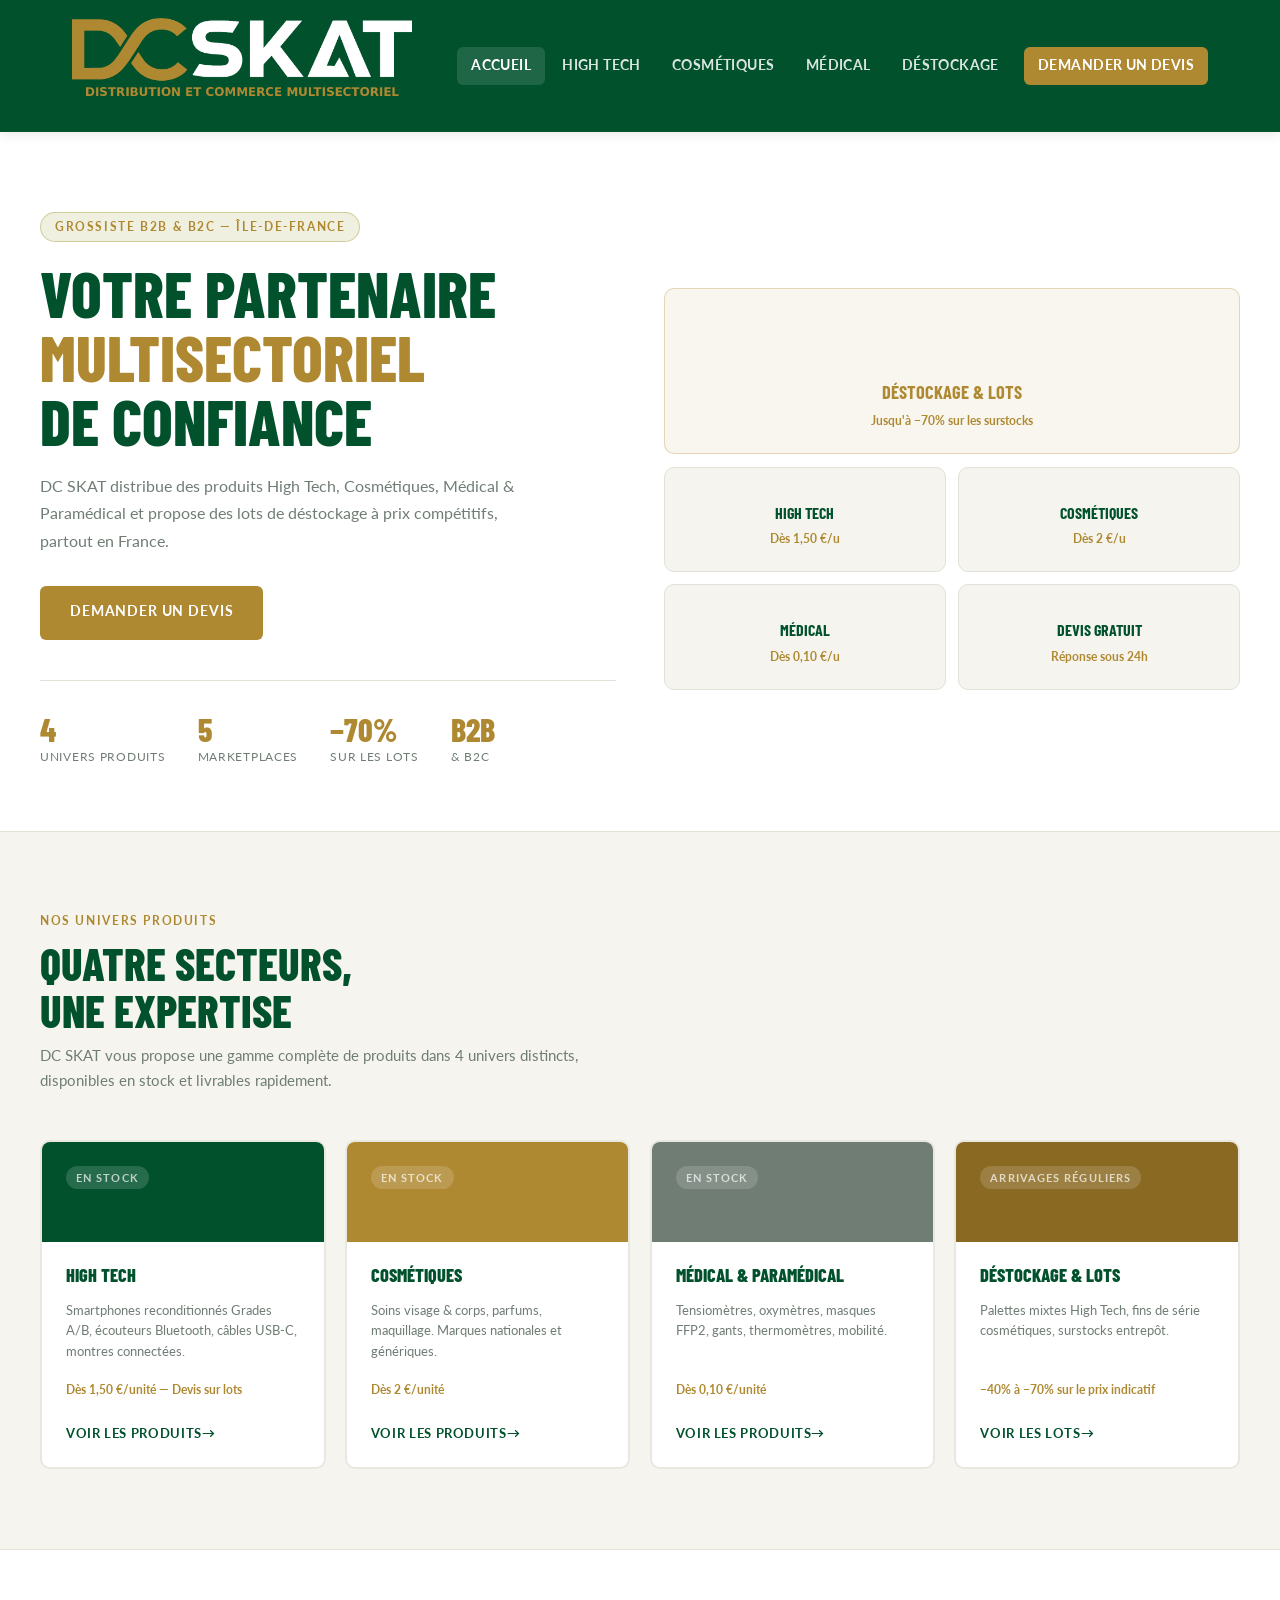
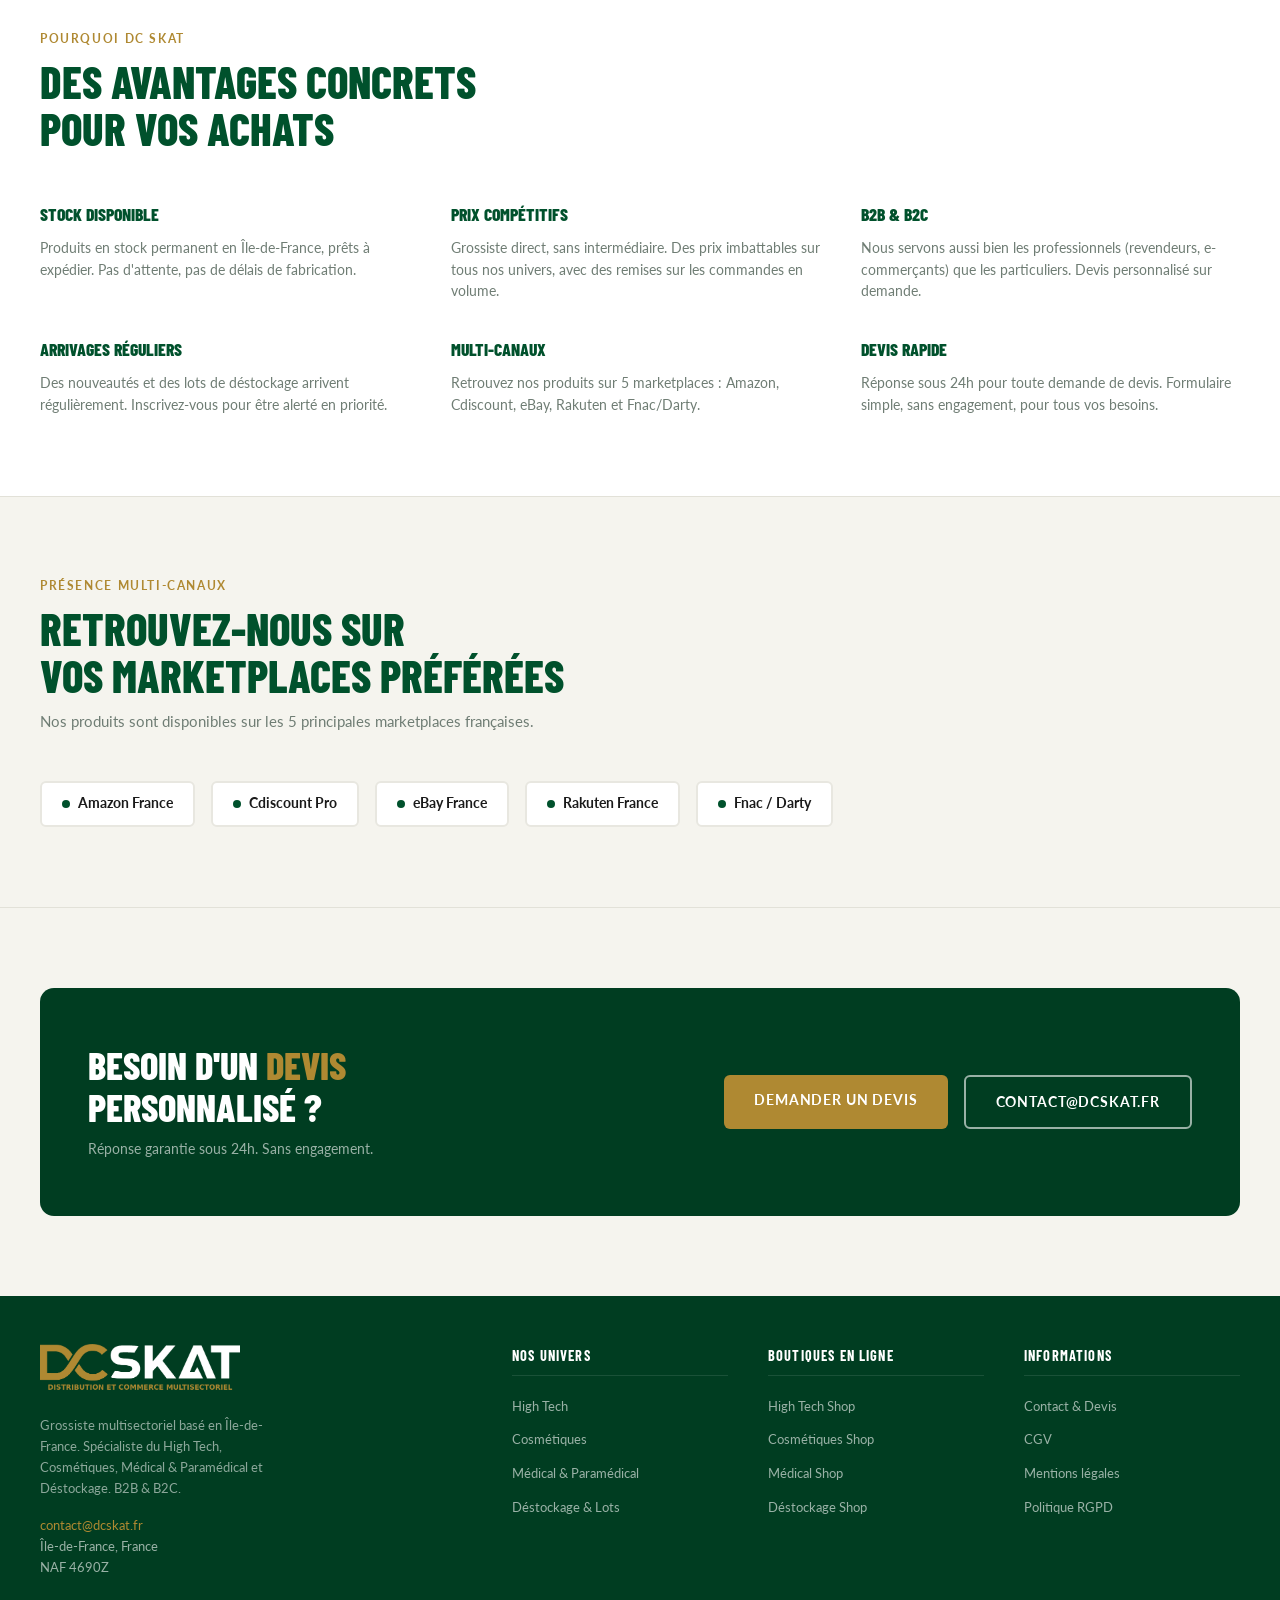
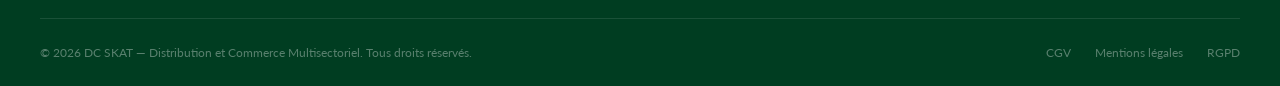
==== index.html @ a927cb65 "Update index.html" ====
<!DOCTYPE html>
<html lang="fr">
<head>
  <meta charset="UTF-8" />
  <meta name="viewport" content="width=device-width, initial-scale=1.0" />
  <meta name="description" content="DC SKAT — Grossiste multisectoriel : High Tech, Cosmétiques, Médical & Paramédical, Déstockage & Lots. B2B & B2C — Île-de-France." />
  <meta name="theme-color" content="#006633" />
  <title>DC SKAT — Distribution et Commerce Multisectoriel</title>

  <!-- Google Fonts -->
  <link rel="preconnect" href="https://fonts.googleapis.com" />
  <link rel="preconnect" href="https://fonts.gstatic.com" crossorigin />
  <link href="https://fonts.googleapis.com/css2?family=Barlow+Condensed:wght@700;800&family=Lato:wght@400;700&display=swap" rel="stylesheet" />

  <!-- Feuille de style commune -->
  <link rel="stylesheet" href="style.css" />

  <!-- CSS spécifique à la page d'accueil -->
  <style>
    /*  HERO  */
    .hero {
      background: var(--blanc-pur);
      color: var(--vert);
      border-bottom: 1px solid #e2e1d8;
      padding: 5rem 1.5rem 4rem;
      position: relative;
      overflow: hidden;
    }
    .hero::before {
      content: '';
      position: absolute;
      inset: 0;
      display: none;
    }
    .hero-inner {
      max-width: 1200px;
      margin: 0 auto;
      display: grid;
      grid-template-columns: 1fr 1fr;
      gap: 3rem;
      align-items: center;
      position: relative;
      z-index: 1;
    }
    .hero-label {
      display: inline-block;
      font-size: 0.72rem;
      font-weight: 700;
      letter-spacing: 0.14em;
      text-transform: uppercase;
      color: var(--olive);
      background: rgba(153,153,51,0.15);
      border: 1px solid rgba(153,153,51,0.4);
      padding: 5px 14px;
      border-radius: 100px;
      margin-bottom: 1.2rem;
    }
    .hero h1 {
      font-family: var(--font-titre);
      font-size: clamp(2.8rem, 5vw, 4.8rem);
      font-weight: 800;
      text-transform: uppercase;
      line-height: 1.0;
      margin-bottom: 1.2rem;
    }
    .hero h1 .accent { color: var(--olive); }
    .hero-desc {
      font-size: 1rem;
      color: var(--gris);
      line-height: 1.7;
      margin-bottom: 2rem;
      max-width: 480px;
    }
    .hero-stats {
      display: flex;
      gap: 2rem;
      margin-top: 2.5rem;
      padding-top: 2rem;
      border-top: 1px solid #e2e1d8;
    }
    .stat-item { display: flex; flex-direction: column; }
    .stat-val {
      font-family: var(--font-titre);
      font-size: 2rem;
      font-weight: 800;
      color: var(--olive);
      line-height: 1;
    }
    .stat-label { font-size: 0.75rem; color: var(--gris); margin-top: 2px; text-transform: uppercase; letter-spacing: 0.06em; }

    .hero-visual { display: grid; grid-template-columns: 1fr 1fr; gap: 0.8rem; }
    .hero-card {
      background: var(--blanc);
      border: 1px solid #e2e1d8;
      border-radius: 10px;
      padding: 1.4rem 1rem;
      text-align: center;
      transition: background var(--transition), border-color var(--transition);
      text-decoration: none;
      color: inherit;
    }
    .hero-card:hover { background: #f5f5f0; border-color: var(--olive); }
    .hero-card.featured { grid-column: span 2; background: rgba(175,137,50,0.08); border-color: rgba(175,137,50,0.3); }
    .hero-card .hc-icon { font-size: 2.2rem; margin-bottom: 0.6rem; }
    .hero-card .hc-name { font-family: var(--font-titre); font-size: 1rem; font-weight: 700; text-transform: uppercase; color: var(--vert); }
    .hero-card .hc-price { font-size: 0.75rem; color: var(--olive); margin-top: 4px; font-weight: 700; }
    .hero-card.featured .hc-name { font-size: 1.15rem; color: var(--olive); }

    /*  UNIVERS  */
    .univers-grid { display: grid; grid-template-columns: repeat(4, 1fr); gap: 1.2rem; }
    .univers-card {
      background: var(--blanc-pur);
      border: 2px solid #e8e7e0;
      border-radius: 10px;
      overflow: hidden;
      transition: border-color var(--transition), box-shadow var(--transition), transform var(--transition);
      text-decoration: none;
      color: inherit;
      display: flex;
      flex-direction: column;
    }
    .univers-card:hover { border-color: var(--vert); box-shadow: 0 8px 28px rgba(0,102,51,0.12); transform: translateY(-4px); }
    .uc-top { background: var(--vert); padding: 1.5rem 1.5rem 1.5rem; display: flex; flex-direction: column; align-items: flex-start; gap: 0.5rem; min-height: 100px; }
    .uc-icon { display: none; }
    .uc-top.olive  { background: var(--olive); }
    .uc-top.gris   { background: var(--gris); }
    .uc-top.bronze { background: var(--bronze); }
    .uc-icon { font-size: 2.4rem; }
    .uc-badge { font-size: 0.68rem; font-weight: 700; letter-spacing: 0.1em; text-transform: uppercase; color: rgba(255,255,255,0.7); background: rgba(255,255,255,0.15); padding: 3px 10px; border-radius: 100px; }
    .uc-body { padding: 1.2rem 1.5rem 1.5rem; flex: 1; display: flex; flex-direction: column; gap: 0.6rem; }
    .uc-name { font-family: var(--font-titre); font-size: 1.15rem; font-weight: 800; text-transform: uppercase; color: var(--vert); }
    .uc-desc { font-size: 0.82rem; color: var(--gris); line-height: 1.55; }
    .uc-price { font-size: 0.78rem; font-weight: 700; color: var(--olive); margin-top: auto; padding-top: 0.6rem; }
    .uc-link { font-size: 0.8rem; font-weight: 700; color: var(--vert); margin-top: 0.8rem; text-transform: uppercase; letter-spacing: 0.05em; }
    .uc-link::after { content: ' →'; transition: transform var(--transition); display: inline-block; }
    .univers-card:hover .uc-link::after { transform: translateX(4px); }

    /*  ARGUMENTS  */
    .section-args { background: var(--blanc-pur); color: var(--noir); border-top: 1px solid #e2e1d8; border-bottom: 1px solid #e2e1d8; }
    .section-args .section-title { color: var(--vert); }
    .section-args .section-eyebrow { color: var(--olive); }
    .args-grid { display: grid; grid-template-columns: repeat(3, 1fr); gap: 2rem; }
    .arg-item { display: flex; flex-direction: column; gap: 0.6rem; }
    .arg-title { font-family: var(--font-titre); font-size: 1.1rem; font-weight: 800; text-transform: uppercase; color: var(--vert); }
    .arg-desc { font-size: 0.85rem; color: var(--gris); line-height: 1.6; }

    /*  MARKETPLACES  */
    .mp-grid { display: flex; flex-wrap: wrap; gap: 1rem; align-items: center; margin-top: 2rem; }
    .mp-badge { background: var(--blanc-pur); border: 2px solid #e8e7e0; border-radius: var(--radius); padding: 10px 20px; font-size: 0.85rem; font-weight: 700; display: flex; align-items: center; gap: 8px; transition: border-color var(--transition), box-shadow var(--transition); }
    .mp-badge:hover { border-color: var(--vert); box-shadow: var(--shadow); }
    .mp-badge .dot { width: 8px; height: 8px; border-radius: 50%; background: var(--vert); }

    /*  CTA  */
    .section-cta { border-top: 1px solid #e2e1d8; }
    .cta-box { background: var(--vert-dark); border-radius: 14px; padding: 3.5rem 3rem; display: flex; align-items: center; justify-content: space-between; gap: 2rem; flex-wrap: wrap; }
    .cta-title { font-family: var(--font-titre); font-size: clamp(1.6rem, 3vw, 2.4rem); font-weight: 800; text-transform: uppercase; color: var(--blanc-pur); line-height: 1.1; }
    .cta-title span { color: var(--olive); }
    .cta-text p { font-size: 0.9rem; color: rgba(255,255,255,0.6); margin-top: 0.5rem; }

    /*  RESPONSIVE PAGE D'ACCUEIL  */
    @media (max-width: 1024px) {
      .univers-grid { grid-template-columns: repeat(2, 1fr); }
      .args-grid    { grid-template-columns: repeat(2, 1fr); }
    }
    @media (max-width: 768px) {
      .hero-inner  { grid-template-columns: 1fr; }
      .hero-visual { display: none; }
      .hero        { padding: 3.5rem 1.5rem 3rem; }
      .cta-box     { flex-direction: column; text-align: center; }
      .cta-box .btn-group { justify-content: center; }
    }
    @media (max-width: 640px) {
      .univers-grid { grid-template-columns: 1fr; }
      .args-grid    { grid-template-columns: 1fr; }
      .hero-stats   { gap: 1.2rem; }
    }
  </style>
</head>
<body>

  

  <!-- HEADER -->
    <!-- TICKER -->

  <header class="header">
    <div class="header-inner">
      <a href="index.html" class="logo" aria-label="DC SKAT — Accueil">
        <img src="logo.png" alt="DC SKAT — Distribution et Commerce Multisectoriel" />
      </a>
      <nav class="nav" aria-label="Navigation principale">
        <a href="index.html" class="active">Accueil</a>
        <a href="high-tech.html">High Tech</a>
        <a href="cosmetiques.html">Cosmétiques</a>
        <a href="medical.html">Médical</a>
        <a href="destockage.html">Déstockage</a>
        <a href="contact.html" class="nav-cta">Demander un devis</a>
      </nav>
      <button class="burger" aria-label="Ouvrir le menu" aria-expanded="false" id="burgerBtn">
        <span></span><span></span><span></span>
      </button>
    </div>
    <nav class="nav-mobile" id="navMobile" aria-label="Navigation mobile">
      <a href="index.html">Accueil</a>
      <a href="high-tech.html">High Tech</a>
      <a href="cosmetiques.html">Cosmétiques</a>
      <a href="medical.html">Médical</a>
      <a href="destockage.html">Déstockage</a>
      <a href="contact.html" class="nav-cta">Demander un devis</a>
    </nav>
  </header>

  <!-- MAIN -->
  <main>

    <!-- HERO -->
    <section class="hero">
      <div class="hero-inner">
        <div class="hero-content">
          <span class="hero-label">Grossiste B2B &amp; B2C — Île-de-France</span>
          <h1>Votre partenaire<br><span class="accent">multisectoriel</span><br>de confiance</h1>
          <p class="hero-desc">DC SKAT distribue des produits High Tech, Cosmétiques, Médical &amp; Paramédical et propose des lots de déstockage à prix compétitifs, partout en France.</p>
          <div class="btn-group">
            <a href="contact.html" class="btn btn-primary">Demander un devis</a>
            <a href="#univers" class="btn btn-secondary">Découvrir nos univers</a>
          </div>
          <div class="hero-stats">
            <div class="stat-item"><span class="stat-val">4</span><span class="stat-label">Univers produits</span></div>
            <div class="stat-item"><span class="stat-val">5</span><span class="stat-label">Marketplaces</span></div>
            <div class="stat-item"><span class="stat-val">−70%</span><span class="stat-label">Sur les lots</span></div>
            <div class="stat-item"><span class="stat-val">B2B</span><span class="stat-label">&amp; B2C</span></div>
          </div>
        </div>
        <div class="hero-visual" aria-hidden="true">
          <a href="destockage.html" class="hero-card featured">
            <div class="hc-icon">️</div>
            <div class="hc-name">Déstockage &amp; Lots</div>
            <div class="hc-price">Jusqu'à −70% sur les surstocks</div>
          </a>
          <a href="high-tech.html" class="hero-card"><div class="hc-icon"></div><div class="hc-name">High Tech</div><div class="hc-price">Dès 1,50 €/u</div></a>
          <a href="cosmetiques.html" class="hero-card"><div class="hc-icon"></div><div class="hc-name">Cosmétiques</div><div class="hc-price">Dès 2 €/u</div></a>
          <a href="medical.html" class="hero-card"><div class="hc-icon"></div><div class="hc-name">Médical</div><div class="hc-price">Dès 0,10 €/u</div></a>
          <a href="contact.html" class="hero-card"><div class="hc-icon"></div><div class="hc-name">Devis gratuit</div><div class="hc-price">Réponse sous 24h</div></a>
        </div>
      </div>
    </section>

    <!-- NOS UNIVERS -->
    <section class="section" id="univers">
      <div class="section-inner">
        <div class="section-header">
          <div class="section-eyebrow">Nos univers produits</div>
          <h2 class="section-title" style="color:var(--vert);">Quatre secteurs,<br>une expertise</h2>
          <p class="section-subtitle">DC SKAT vous propose une gamme complète de produits dans 4 univers distincts, disponibles en stock et livrables rapidement.</p>
        </div>
        <div class="univers-grid">
          <a href="high-tech.html" class="univers-card">
            <div class="uc-top"><div class="uc-icon"></div><span class="uc-badge">En stock</span></div>
            <div class="uc-body">
              <div class="uc-name">High Tech</div>
              <div class="uc-desc">Smartphones reconditionnés Grades A/B, écouteurs Bluetooth, câbles USB-C, montres connectées.</div>
              <div class="uc-price">Dès 1,50 €/unité — Devis sur lots</div>
              <span class="uc-link">Voir les produits</span>
            </div>
          </a>
          <a href="cosmetiques.html" class="univers-card">
            <div class="uc-top olive"><div class="uc-icon"></div><span class="uc-badge">En stock</span></div>
            <div class="uc-body">
              <div class="uc-name">Cosmétiques</div>
              <div class="uc-desc">Soins visage &amp; corps, parfums, maquillage. Marques nationales et génériques.</div>
              <div class="uc-price">Dès 2 €/unité</div>
              <span class="uc-link">Voir les produits</span>
            </div>
          </a>
          <a href="medical.html" class="univers-card">
            <div class="uc-top gris"><div class="uc-icon"></div><span class="uc-badge">En stock</span></div>
            <div class="uc-body">
              <div class="uc-name">Médical &amp; Paramédical</div>
              <div class="uc-desc">Tensiomètres, oxymètres, masques FFP2, gants, thermomètres, mobilité.</div>
              <div class="uc-price">Dès 0,10 €/unité</div>
              <span class="uc-link">Voir les produits</span>
            </div>
          </a>
          <a href="destockage.html" class="univers-card">
            <div class="uc-top bronze"><div class="uc-icon">️</div><span class="uc-badge">Arrivages réguliers</span></div>
            <div class="uc-body">
              <div class="uc-name">Déstockage &amp; Lots</div>
              <div class="uc-desc">Palettes mixtes High Tech, fins de série cosmétiques, surstocks entrepôt.</div>
              <div class="uc-price">−40% à −70% sur le prix indicatif</div>
              <span class="uc-link">Voir les lots</span>
            </div>
          </a>
        </div>
      </div>
    </section>

    <!-- POURQUOI DC SKAT -->
    <section class="section section-args">
      <div class="section-inner">
        <div class="section-header">
          <div class="section-eyebrow">Pourquoi DC SKAT</div>
          <h2 class="section-title">Des avantages concrets<br>pour vos achats</h2>
        </div>
        <div class="args-grid">
          <div class="arg-item"><div class="arg-title">Stock disponible</div><div class="arg-desc">Produits en stock permanent en Île-de-France, prêts à expédier. Pas d'attente, pas de délais de fabrication.</div></div>
          <div class="arg-item"><div class="arg-title">Prix compétitifs</div><div class="arg-desc">Grossiste direct, sans intermédiaire. Des prix imbattables sur tous nos univers, avec des remises sur les commandes en volume.</div></div>
          <div class="arg-item"><div class="arg-title">B2B &amp; B2C</div><div class="arg-desc">Nous servons aussi bien les professionnels (revendeurs, e-commerçants) que les particuliers. Devis personnalisé sur demande.</div></div>
          <div class="arg-item"><div class="arg-title">Arrivages réguliers</div><div class="arg-desc">Des nouveautés et des lots de déstockage arrivent régulièrement. Inscrivez-vous pour être alerté en priorité.</div></div>
          <div class="arg-item"><div class="arg-title">Multi-canaux</div><div class="arg-desc">Retrouvez nos produits sur 5 marketplaces : Amazon, Cdiscount, eBay, Rakuten et Fnac/Darty.</div></div>
          <div class="arg-item"><div class="arg-title">Devis rapide</div><div class="arg-desc">Réponse sous 24h pour toute demande de devis. Formulaire simple, sans engagement, pour tous vos besoins.</div></div>
        </div>
      </div>
    </section>

    <!-- MARKETPLACES -->
    <section class="section">
      <div class="section-inner">
        <div class="section-header">
          <div class="section-eyebrow">Présence multi-canaux</div>
          <h2 class="section-title" style="color:var(--vert);">Retrouvez-nous sur<br>vos marketplaces préférées</h2>
          <p class="section-subtitle">Nos produits sont disponibles sur les 5 principales marketplaces françaises.</p>
        </div>
        <div class="mp-grid">
          <div class="mp-badge"><span class="dot"></span> Amazon France</div>
          <div class="mp-badge"><span class="dot"></span> Cdiscount Pro</div>
          <div class="mp-badge"><span class="dot"></span> eBay France</div>
          <div class="mp-badge"><span class="dot"></span> Rakuten France</div>
          <div class="mp-badge"><span class="dot"></span> Fnac / Darty</div>
        </div>
      </div>
    </section>

    <!-- CTA FINAL -->
    <section class="section section-cta">
      <div class="section-inner">
        <div class="cta-box">
          <div class="cta-text">
            <div class="cta-title">Besoin d'un <span>devis</span><br>personnalisé ?</div>
            <p>Réponse garantie sous 24h. Sans engagement.</p>
          </div>
          <div class="btn-group">
            <a href="contact.html" class="btn btn-primary">Demander un devis</a>
            <a href="mailto:contact@dcskat.fr" class="btn btn-secondary">contact@dcskat.fr</a>
          </div>
        </div>
      </div>
    </section>

  </main>

  <!-- FOOTER -->
  <footer class="footer">
    <div class="footer-inner">
      <div class="footer-grid">
        <div class="footer-brand">
          <img src="logo.png" alt="DC SKAT" style="width:200px;height:auto;margin-bottom:0.8rem;display:block;" />
          <p class="footer-desc">Grossiste multisectoriel basé en Île-de-France. Spécialiste du High Tech, Cosmétiques, Médical & Paramédical et Déstockage. B2B & B2C.</p>
          <div class="footer-contact">
            <div> <a href="mailto:contact@dcskat.fr">contact@dcskat.fr</a></div>
            <div> Île-de-France, France</div>
            <div> NAF 4690Z</div>
          </div>
        </div>
        <div class="footer-col">
          <h4>Nos univers</h4>
          <ul>
            <li><a href="high-tech.html">High Tech</a></li>
            <li><a href="cosmetiques.html">Cosmétiques</a></li>
            <li><a href="medical.html">Médical & Paramédical</a></li>
            <li><a href="destockage.html">Déstockage & Lots</a></li>
          </ul>
        </div>
        <div class="footer-col">
          <h4>Boutiques en ligne</h4>
          <ul>
            <li><a href="https://hightech.dcskat.fr" target="_blank" rel="noopener">High Tech Shop</a></li>
            <li><a href="https://cosmetiques.dcskat.fr" target="_blank" rel="noopener">Cosmétiques Shop</a></li>
            <li><a href="https://medical.dcskat.fr" target="_blank" rel="noopener">Médical Shop</a></li>
            <li><a href="https://destockage.dcskat.fr" target="_blank" rel="noopener">Déstockage Shop</a></li>
          </ul>
        </div>
        <div class="footer-col">
          <h4>Informations</h4>
          <ul>
            <li><a href="contact.html">Contact & Devis</a></li>
            <li><a href="cgv.html">CGV</a></li>
            <li><a href="mentions-legales.html">Mentions légales</a></li>
            <li><a href="rgpd.html">Politique RGPD</a></li>
          </ul>
        </div>
      </div>
      <div class="footer-bottom">
        <p>© 2026 DC SKAT — Distribution et Commerce Multisectoriel. Tous droits réservés.</p>
        <nav class="footer-legal" aria-label="Liens légaux">
          <a href="cgv.html">CGV</a>
          <a href="mentions-legales.html">Mentions légales</a>
          <a href="rgpd.html">RGPD</a>
        </nav>
      </div>
    </div>
  </footer>

  <!-- Script commun -->
  <script src="main.js"></script>

</body>
</html>
---- style.css ----
/* ════════════════════════════════════════════════════
   STYLE.CSS — DC SKAT — Charte graphique commune
   Importé par toutes les pages du site
   ════════════════════════════════════════════════════ */

/* ─── VARIABLES CHARTE DC SKAT ─────────────────────── */
:root {
  /* Couleurs exactes issues du logo DC SKAT officiel */
  --vert:      #00512c;  /* Vert officiel logo SKAT */
  --vert-dark: #003d21;  /* Vert foncé */
  --or:        #af8932;  /* Or officiel logo DC */
  --olive:     #af8932;  /* Alias or pour compatibilité */
  --blanc:     #F5F4EE;
  --gris:      #6F7D74;
  --bronze:    #8a6a22;  /* Or foncé pour hover */
  --noir:      #1A1A1A;
  --blanc-pur: #ffffff;

  --font-titre: 'Barlow Condensed', sans-serif;
  --font-corps: 'Lato', sans-serif;

  --radius:     6px;
  --transition: 0.25s ease;
  --shadow:     0 2px 12px rgba(0,0,0,0.10);
}

/* ─── RESET ─────────────────────────────────────────── */
*, *::before, *::after { box-sizing: border-box; margin: 0; padding: 0; }
html { scroll-behavior: smooth; }
body {
  font-family: var(--font-corps);
  background: var(--blanc);
  color: var(--noir);
  line-height: 1.6;
}
a { text-decoration: none; color: inherit; }
ul { list-style: none; }
img { display: block; max-width: 100%; }

/* ─── TICKER ─────────────────────────────────────────── */
.ticker {
  background: var(--olive);
  color: var(--blanc-pur);
  font-family: var(--font-corps);
  font-size: 0.78rem;
  font-weight: 700;
  letter-spacing: 0.04em;
  padding: 6px 0;
  overflow: hidden;
  white-space: nowrap;
}
.ticker-track {
  display: inline-block;
  animation: ticker-scroll 30s linear infinite;
}
.ticker-track span { margin: 0 2.5rem; }
@keyframes ticker-scroll {
  from { transform: translateX(0); }
  to   { transform: translateX(-50%); }
}

/* ─── HEADER ─────────────────────────────────────────── */
.header {
  background: var(--vert);
  position: sticky;
  top: 0;
  z-index: 100;
  box-shadow: var(--shadow);
}
.header-inner {
  max-width: 1200px;
  margin: 0 auto;
  padding: 0 2rem;
  display: flex;
  align-items: center;
  justify-content: space-between;
  min-height: 120px;
  height: auto;
  padding-top: 10px;
  padding-bottom: 10px;
}

/* Logo */
.logo {
  display: flex;
  flex-direction: column;
  align-items: center;
  text-decoration: none;
  gap: 0;
  padding: 8px 0;
}
.logo img {
  width: 340px;
  height: auto;
  display: block;
  margin-bottom: 2px;
}
.logo-tagline {
  font-family: var(--font-corps);
  font-size: 0.72rem;
  font-weight: 700;
  letter-spacing: 0.12em;
  text-transform: uppercase;
  color: var(--or);
  text-align: center;
  white-space: nowrap;
  width: 340px;
  line-height: 1;
  margin-top: 0;
}
/* Version avec tagline pour footer */
.logo-footer img {
  height: 32px;
}
/* Anciens styles logo-badge/logo-text conservés pour compatibilité */
.logo-badge {
  display: none;
}
.logo-text { display: flex; flex-direction: column; line-height: 1.1; }
.logo-text .dc {
  font-family: var(--font-titre);
  font-size: 1.5rem;
  font-weight: 800;
  color: var(--or);
  letter-spacing: 0.06em;
  text-transform: uppercase;
}
.logo-text .skat {
  font-family: var(--font-titre);
  font-size: 1.5rem;
  font-weight: 800;
  color: var(--blanc-pur);
  letter-spacing: 0.06em;
  text-transform: uppercase;
}
.logo-text .tagline {
  font-family: var(--font-corps);
  font-size: 0.65rem;
  color: rgba(255,255,255,0.6);
  font-weight: 400;
  letter-spacing: 0.08em;
  text-transform: uppercase;
}

/* Nav desktop */
.nav { display: flex; align-items: center; gap: 0.2rem; }
.nav a {
  font-family: var(--font-corps);
  font-size: 0.85rem;
  font-weight: 700;
  color: rgba(255,255,255,0.85);
  padding: 8px 14px;
  border-radius: var(--radius);
  letter-spacing: 0.03em;
  text-transform: uppercase;
  transition: background var(--transition), color var(--transition);
}
.nav a:hover, .nav a.active {
  background: rgba(255,255,255,0.12);
  color: var(--blanc-pur);
}
.nav a.nav-cta {
  background: var(--olive);
  color: var(--blanc-pur);
  margin-left: 0.5rem;
}
.nav a.nav-cta:hover { background: var(--bronze); }

/* Burger */
.burger {
  display: none;
  flex-direction: column;
  gap: 5px;
  cursor: pointer;
  padding: 8px;
  border: none;
  background: none;
}
.burger span {
  display: block;
  width: 24px;
  height: 2px;
  background: var(--blanc-pur);
  border-radius: 2px;
  transition: var(--transition);
}
.burger.open span:nth-child(1) { transform: rotate(45deg) translate(5px, 5px); }
.burger.open span:nth-child(2) { opacity: 0; }
.burger.open span:nth-child(3) { transform: rotate(-45deg) translate(5px, -5px); }

/* Menu mobile */
.nav-mobile {
  display: none;
  flex-direction: column;
  background: var(--vert-dark);
  padding: 1rem 1.5rem;
  gap: 0.3rem;
}
.nav-mobile.open { display: flex; }
.nav-mobile a {
  font-family: var(--font-corps);
  font-size: 0.95rem;
  font-weight: 700;
  color: rgba(255,255,255,0.85);
  padding: 10px 12px;
  border-radius: var(--radius);
  text-transform: uppercase;
  letter-spacing: 0.03em;
  transition: background var(--transition);
}
.nav-mobile a:hover { background: rgba(255,255,255,0.1); color: var(--blanc-pur); }
.nav-mobile a.nav-cta {
  background: var(--olive);
  color: var(--blanc-pur);
  text-align: center;
  margin-top: 0.5rem;
}

/* ─── BOUTONS ─────────────────────────────────────────── */
.btn {
  display: inline-block;
  font-family: var(--font-corps);
  font-size: 0.88rem;
  font-weight: 700;
  letter-spacing: 0.06em;
  text-transform: uppercase;
  padding: 14px 30px;
  border-radius: var(--radius);
  transition: var(--transition);
  cursor: pointer;
  border: none;
}
.btn-primary     { background: var(--olive); color: var(--blanc-pur); }
.btn-primary:hover { background: var(--bronze); }
.btn-secondary   { background: transparent; color: var(--blanc-pur); border: 2px solid rgba(255,255,255,0.6); }
.btn-secondary:hover { background: rgba(255,255,255,0.15); border-color: var(--blanc-pur); }
.btn-green       { background: var(--vert); color: var(--blanc-pur); }
.btn-green:hover { background: var(--vert-dark); }
.btn-outline-green { background: transparent; color: var(--vert); border: 2px solid var(--vert); }
.btn-outline-green:hover { background: var(--vert); color: var(--blanc-pur); }
.btn-group { display: flex; gap: 1rem; flex-wrap: wrap; }

/* ─── SECTIONS COMMUNES ───────────────────────────────── */
.section { padding: 5rem 1.5rem; }
.section-inner { max-width: 1200px; margin: 0 auto; }
.section-header { margin-bottom: 3rem; }
.section-eyebrow {
  font-size: 0.72rem;
  font-weight: 700;
  letter-spacing: 0.14em;
  text-transform: uppercase;
  color: var(--olive);
  margin-bottom: 0.6rem;
}
.section-title {
  font-family: var(--font-titre);
  font-size: clamp(1.8rem, 3.5vw, 2.8rem);
  font-weight: 800;
  text-transform: uppercase;
  color: var(--vert);
  line-height: 1.05;
}
.section-subtitle {
  font-size: 0.95rem;
  color: var(--gris);
  margin-top: 0.6rem;
  max-width: 540px;
}

/* ─── FOOTER ─────────────────────────────────────────── */
.footer {
  background: var(--vert-dark);
  color: rgba(255,255,255,0.8);
  padding: 3rem 1.5rem 1.5rem;
}
.footer-inner { max-width: 1200px; margin: 0 auto; }
.footer-grid {
  display: grid;
  grid-template-columns: 2fr 1fr 1fr 1fr;
  gap: 2.5rem;
  margin-bottom: 2.5rem;
}
.footer-brand .logo-text .dc     { color: var(--or); }
.footer-brand .logo-text .skat   { color: var(--blanc-pur); }
.footer-brand .logo-text .tagline{ color: rgba(255,255,255,0.45); }
.footer-desc {
  font-size: 0.82rem;
  color: rgba(255,255,255,0.55);
  margin-top: 1rem;
  line-height: 1.6;
  max-width: 240px;
}
.footer-contact { margin-top: 1rem; font-size: 0.82rem; color: rgba(255,255,255,0.6); }
.footer-contact a { color: var(--olive); }
.footer-contact a:hover { color: var(--blanc-pur); }
.footer-col h4 {
  font-family: var(--font-titre);
  font-size: 0.9rem;
  font-weight: 700;
  text-transform: uppercase;
  letter-spacing: 0.08em;
  color: var(--blanc-pur);
  margin-bottom: 1rem;
  padding-bottom: 0.5rem;
  border-bottom: 1px solid rgba(255,255,255,0.1);
}
.footer-col ul li { margin-bottom: 0.5rem; }
.footer-col ul li a { font-size: 0.82rem; color: rgba(255,255,255,0.6); transition: color var(--transition); }
.footer-col ul li a:hover { color: var(--olive); }
.footer-bottom {
  border-top: 1px solid rgba(255,255,255,0.1);
  padding-top: 1.5rem;
  display: flex;
  align-items: center;
  justify-content: space-between;
  flex-wrap: wrap;
  gap: 1rem;
}
.footer-bottom p { font-size: 0.75rem; color: rgba(255,255,255,0.35); }
.footer-legal { display: flex; gap: 1.5rem; }
.footer-legal a { font-size: 0.75rem; color: rgba(255,255,255,0.35); transition: color var(--transition); }
.footer-legal a:hover { color: var(--olive); }

/* ─── RESPONSIVE GLOBAL ───────────────────────────────── */
@media (max-width: 900px) {
  .footer-grid { grid-template-columns: 1fr 1fr; }
}
@media (max-width: 640px) {
  .nav    { display: none; }
  .burger { display: flex; }
  .footer-grid   { grid-template-columns: 1fr; gap: 1.5rem; }
  .footer-desc   { max-width: 100%; }
  .footer-bottom { flex-direction: column; align-items: flex-start; }
  .section { padding: 3rem 1.5rem; }
}
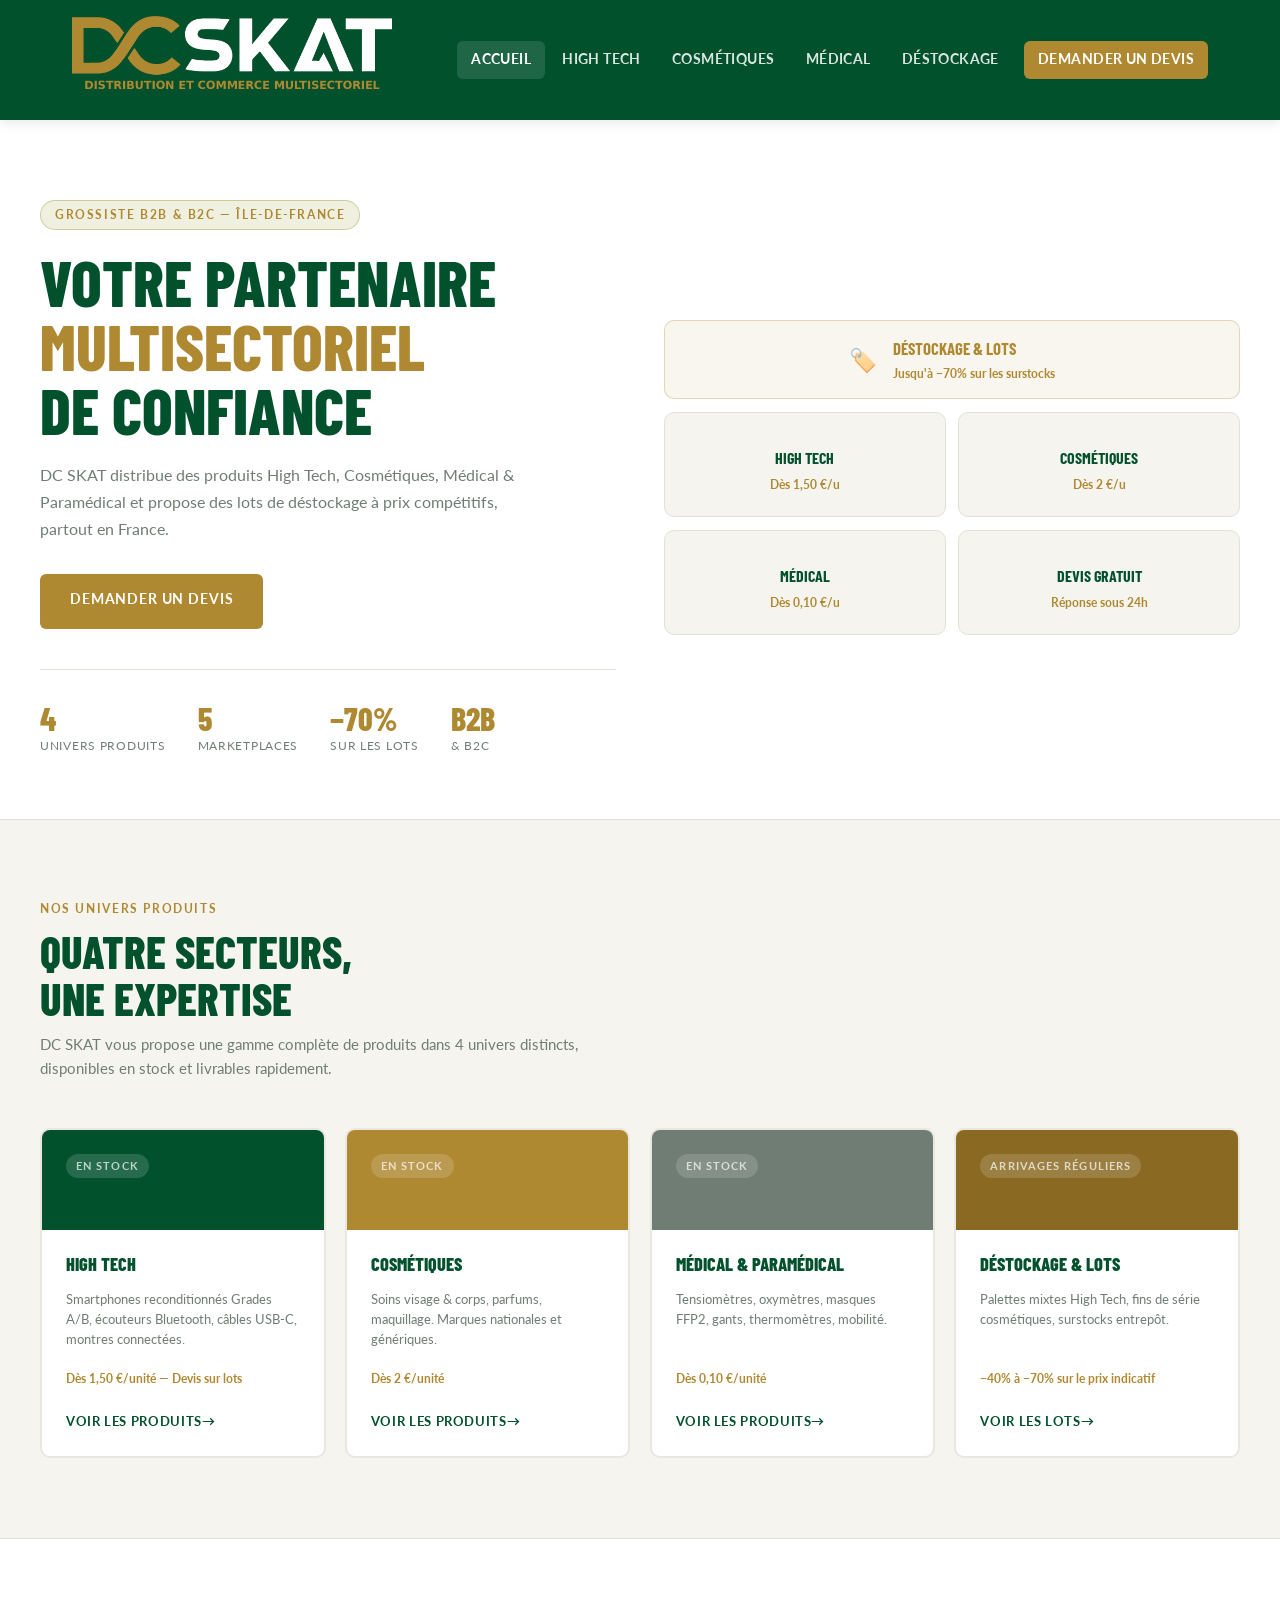
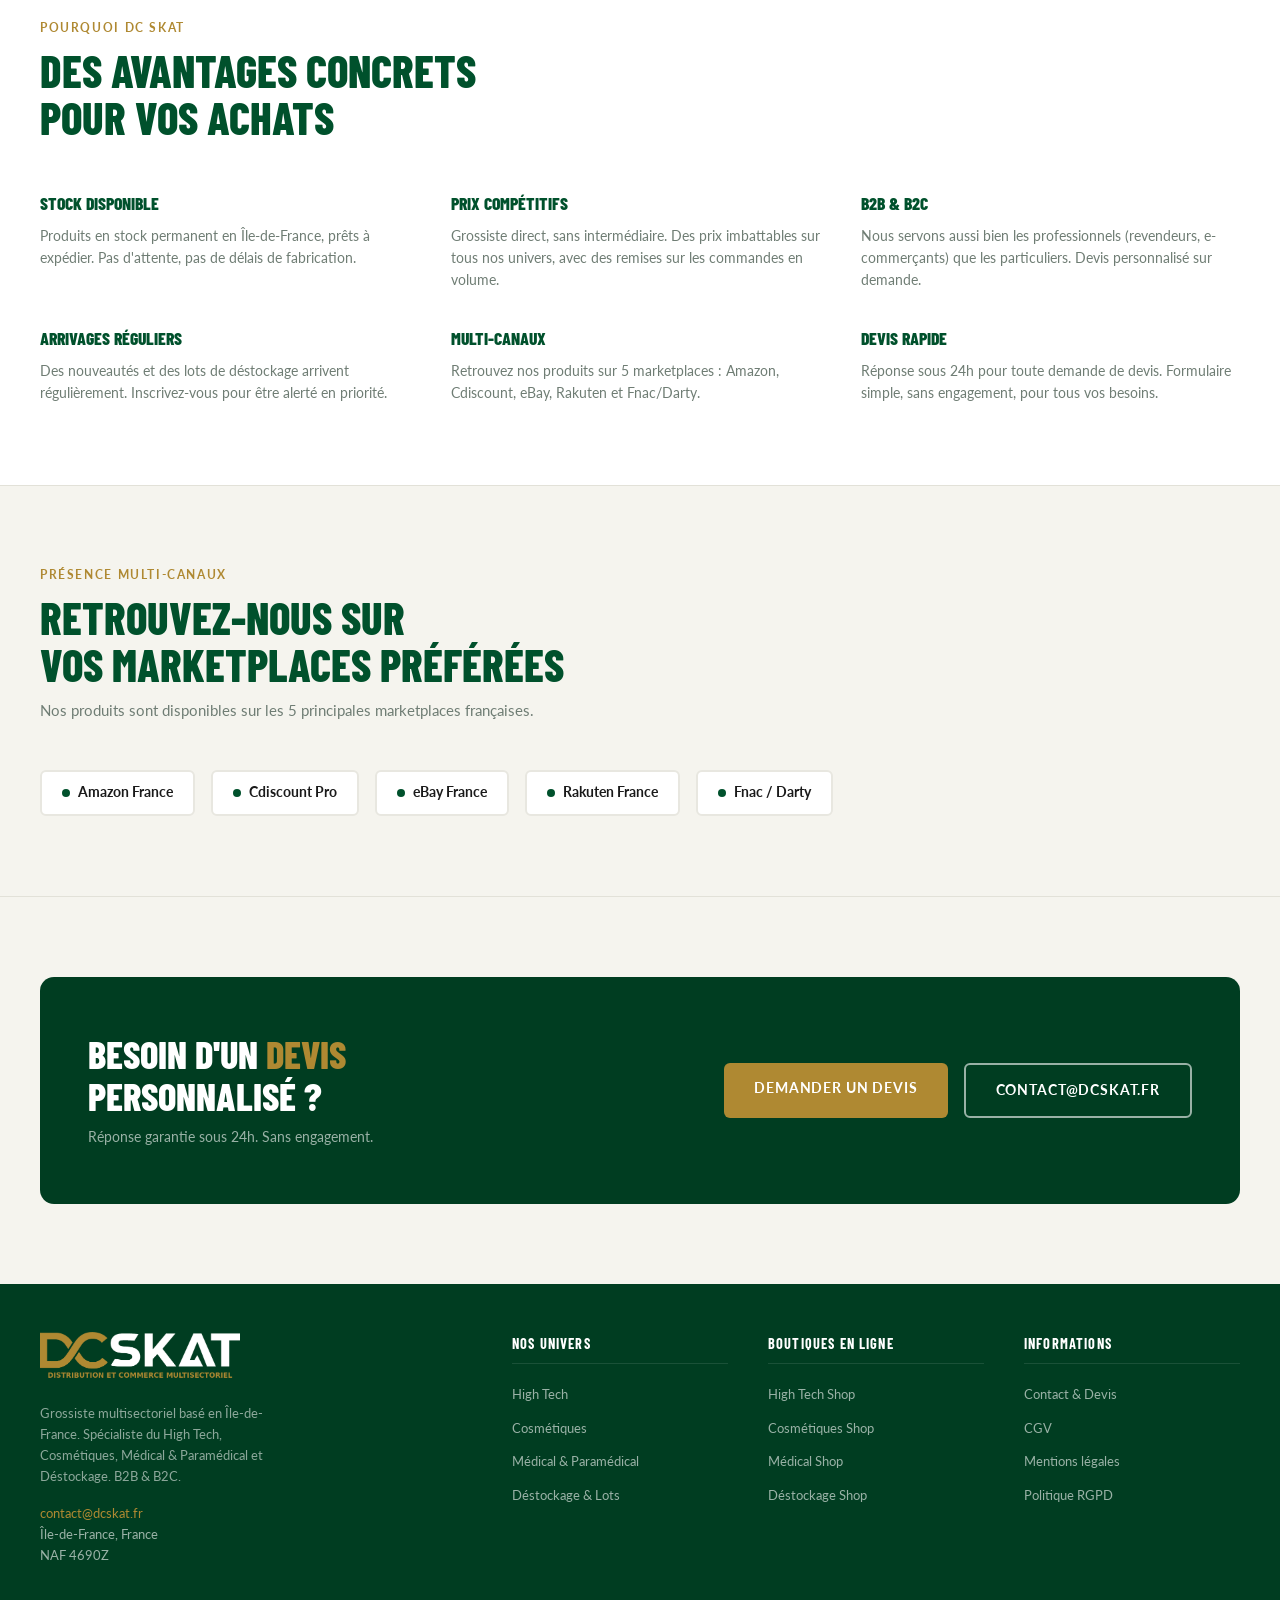
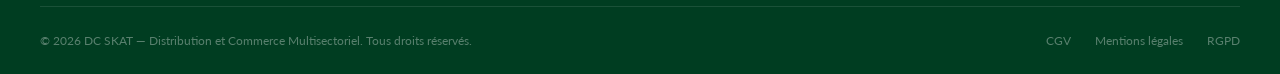
==== commit 260d2b6f: "Update index.html" ====
--- a/index.html
+++ b/index.html
@@ -100,11 +100,23 @@
       color: inherit;
     }
     .hero-card:hover { background: #f5f5f0; border-color: var(--olive); }
-    .hero-card.featured { grid-column: span 2; background: rgba(175,137,50,0.08); border-color: rgba(175,137,50,0.3); }
+    .hero-card.featured {
+      grid-column: span 2;
+      background: rgba(175,137,50,0.08);
+      border-color: rgba(175,137,50,0.3);
+      padding: 0.9rem 1.5rem;
+      display: flex;
+      align-items: center;
+      justify-content: center;
+      gap: 1rem;
+    }
     .hero-card .hc-icon { font-size: 2.2rem; margin-bottom: 0.6rem; }
+    .hero-card.featured .hc-icon { font-size: 1.4rem; margin-bottom: 0; }
     .hero-card .hc-name { font-family: var(--font-titre); font-size: 1rem; font-weight: 700; text-transform: uppercase; color: var(--vert); }
     .hero-card .hc-price { font-size: 0.75rem; color: var(--olive); margin-top: 4px; font-weight: 700; }
-    .hero-card.featured .hc-name { font-size: 1.15rem; color: var(--olive); }
+    .hero-card.featured .hc-name { font-size: 1.05rem; color: var(--olive); }
+    .hero-card.featured .hc-price { margin-top: 2px; font-size: 0.78rem; }
+    .hero-card.featured .hc-text { text-align: left; }
 
     /*  UNIVERS  */
     .univers-grid { display: grid; grid-template-columns: repeat(4, 1fr); gap: 1.2rem; }
@@ -233,9 +245,11 @@
         </div>
         <div class="hero-visual" aria-hidden="true">
           <a href="destockage.html" class="hero-card featured">
-            <div class="hc-icon">️</div>
-            <div class="hc-name">Déstockage &amp; Lots</div>
-            <div class="hc-price">Jusqu'à −70% sur les surstocks</div>
+            <div class="hc-icon">🏷️</div>
+            <div class="hc-text">
+              <div class="hc-name">Déstockage &amp; Lots</div>
+              <div class="hc-price">Jusqu'à −70% sur les surstocks</div>
+            </div>
           </a>
           <a href="high-tech.html" class="hero-card"><div class="hc-icon"></div><div class="hc-name">High Tech</div><div class="hc-price">Dès 1,50 €/u</div></a>
           <a href="cosmetiques.html" class="hero-card"><div class="hc-icon"></div><div class="hc-name">Cosmétiques</div><div class="hc-price">Dès 2 €/u</div></a>
--- a/style.css
+++ b/style.css
@@ -83,30 +83,13 @@
 /* Logo */
 .logo {
   display: flex;
-  flex-direction: column;
   align-items: center;
   text-decoration: none;
-  gap: 0;
-  padding: 8px 0;
 }
 .logo img {
-  width: 340px;
+  width: 320px;
   height: auto;
   display: block;
-  margin-bottom: 2px;
-}
-.logo-tagline {
-  font-family: var(--font-corps);
-  font-size: 0.72rem;
-  font-weight: 700;
-  letter-spacing: 0.12em;
-  text-transform: uppercase;
-  color: var(--or);
-  text-align: center;
-  white-space: nowrap;
-  width: 340px;
-  line-height: 1;
-  margin-top: 0;
 }
 /* Version avec tagline pour footer */
 .logo-footer img {
@@ -192,7 +175,8 @@
 .nav-mobile {
   display: none;
   flex-direction: column;
-  background: var(--vert-dark);
+  background: var(--blanc);
+  border-top: 1px solid var(--gris-clair);
   padding: 1rem 1.5rem;
   gap: 0.3rem;
 }
@@ -257,7 +241,7 @@
   font-size: clamp(1.8rem, 3.5vw, 2.8rem);
   font-weight: 800;
   text-transform: uppercase;
-  color: var(--vert);
+  color: rgba(255,255,255,0.85);
   line-height: 1.05;
 }
 .section-subtitle {
@@ -332,4 +316,4 @@
   .footer-desc   { max-width: 100%; }
   .footer-bottom { flex-direction: column; align-items: flex-start; }
   .section { padding: 3rem 1.5rem; }
-}+}
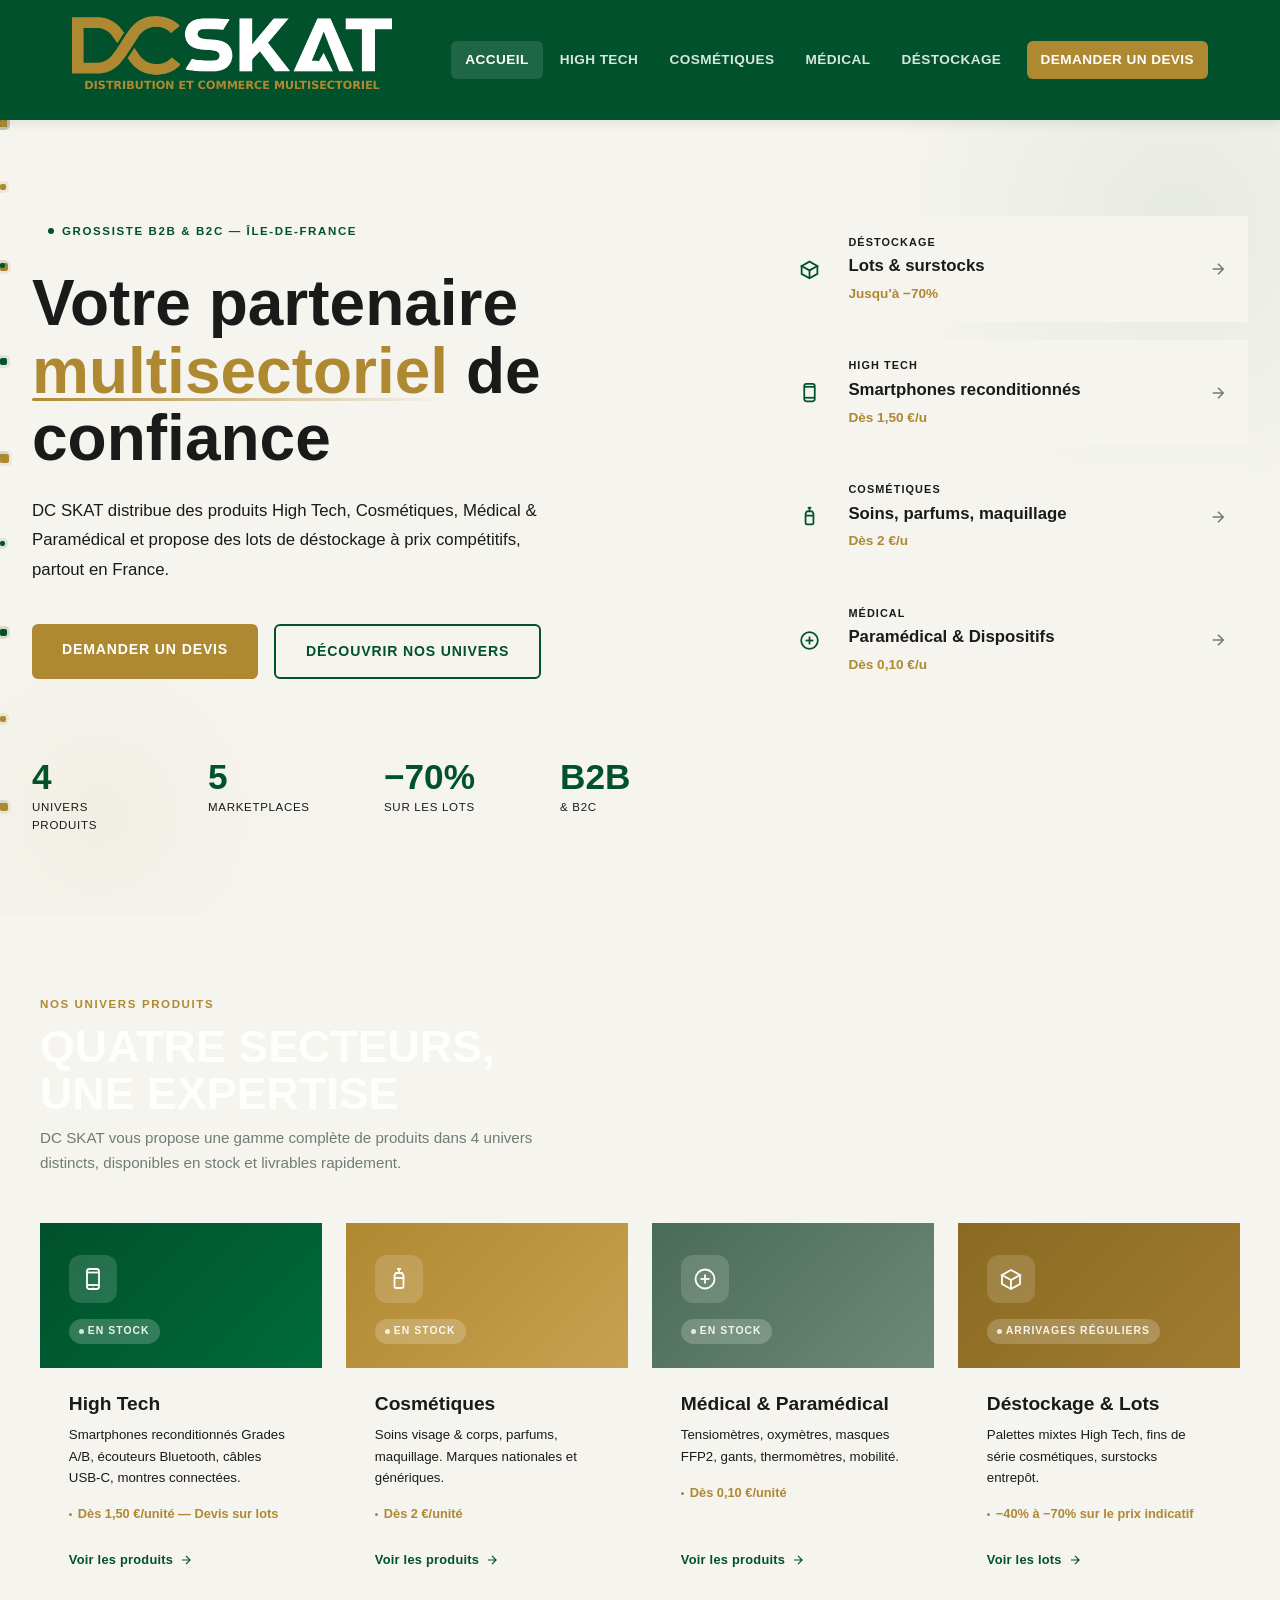
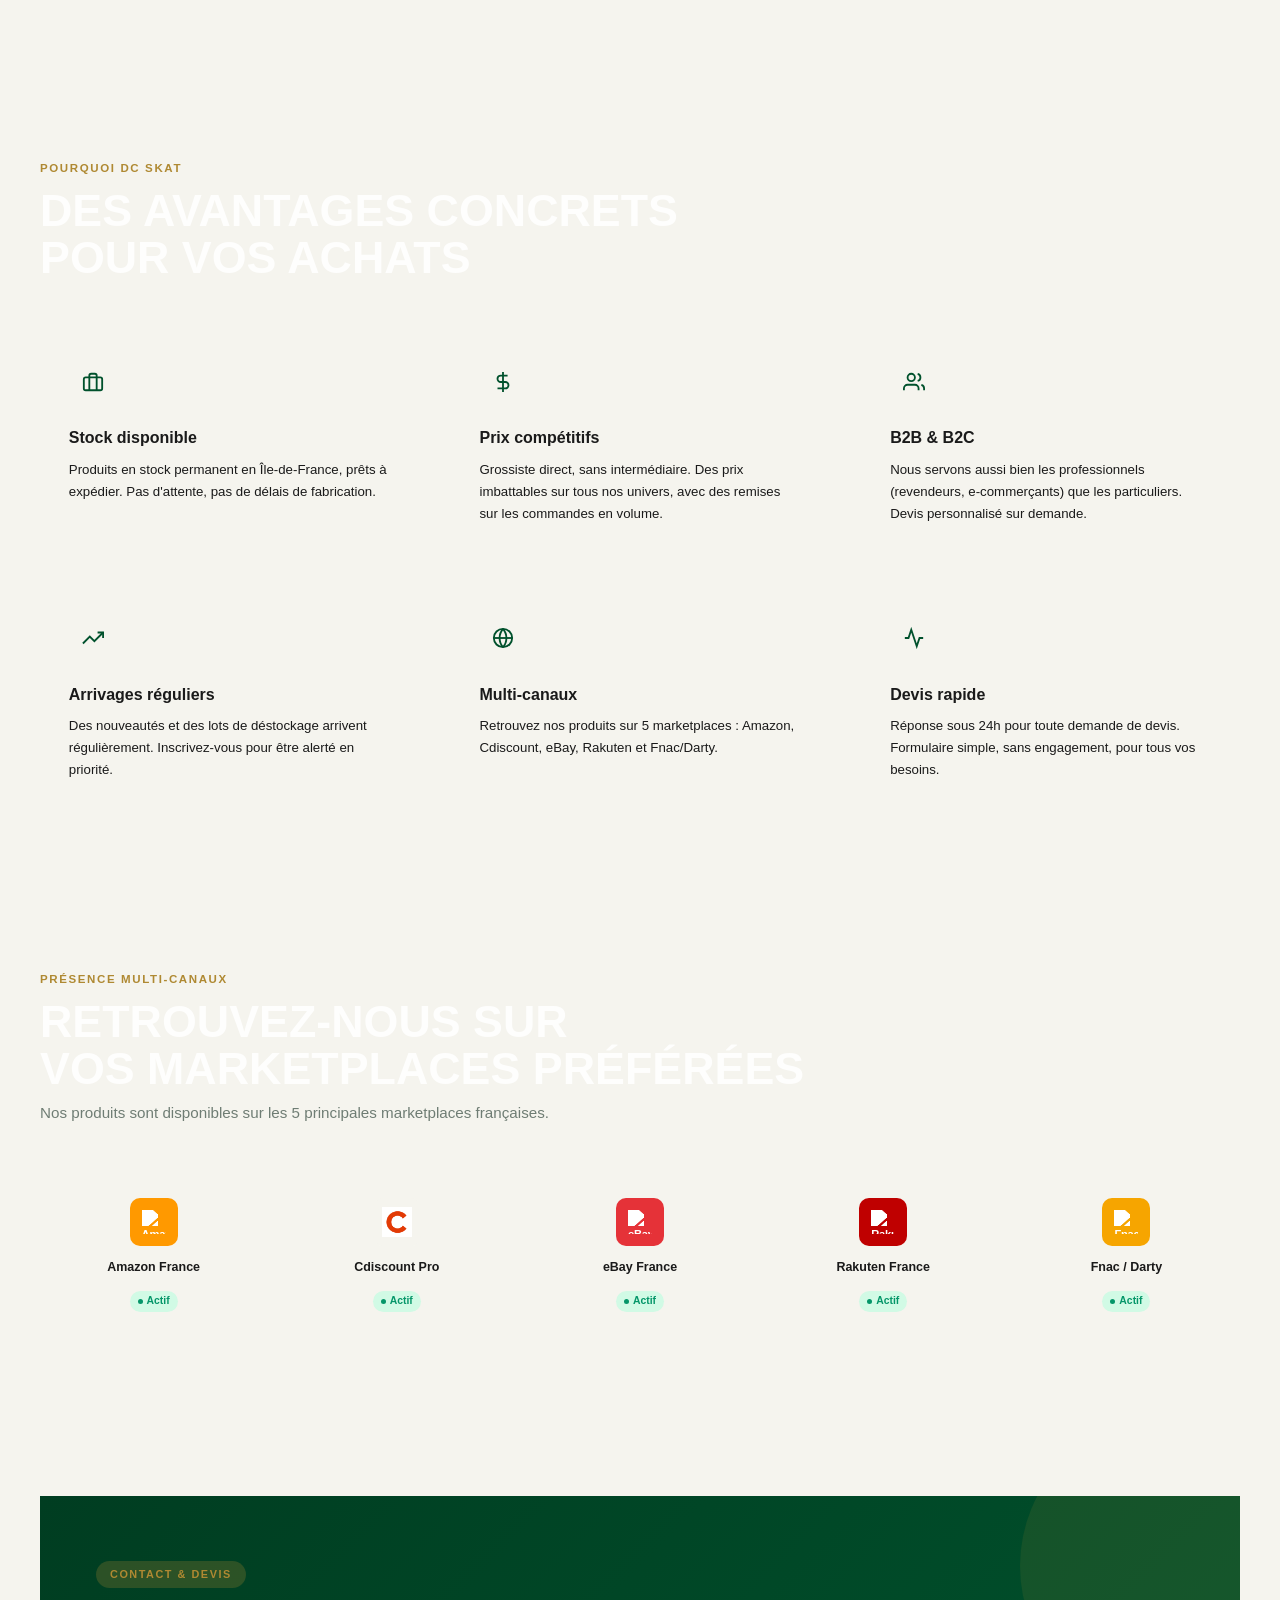
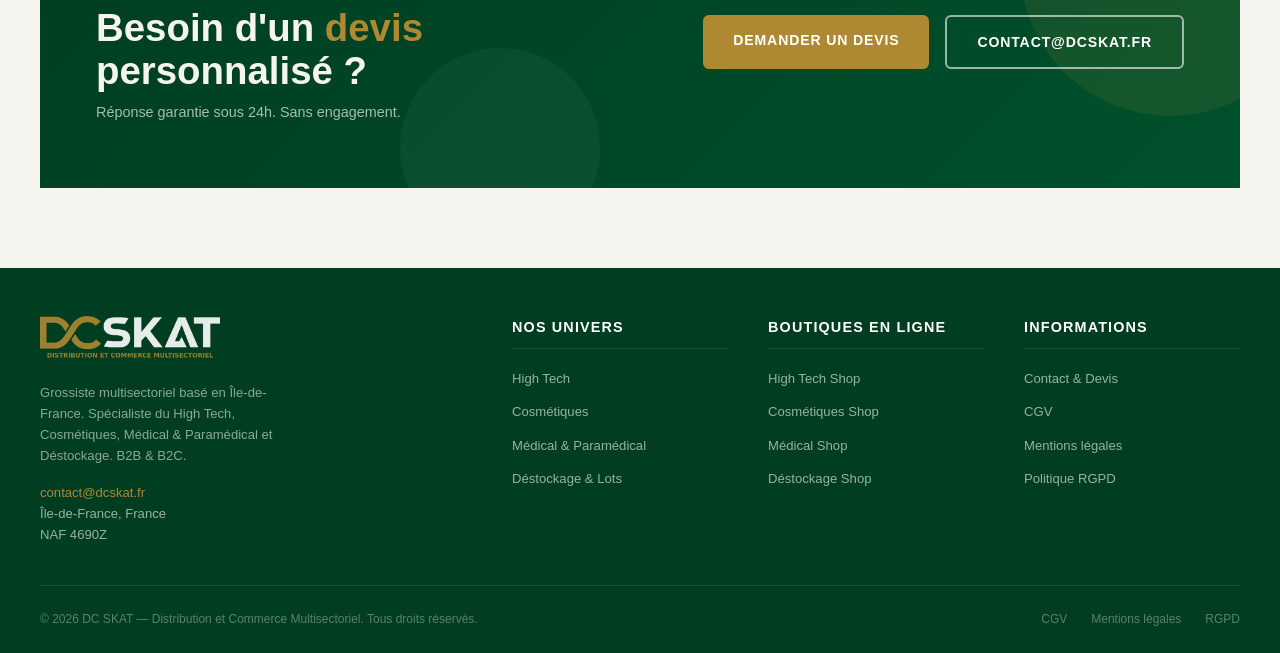
==== commit 21e7f1b8: "Update index.html" ====
--- a/index.html
+++ b/index.html
@@ -4,197 +4,391 @@
   <meta charset="UTF-8" />
   <meta name="viewport" content="width=device-width, initial-scale=1.0" />
   <meta name="description" content="DC SKAT — Grossiste multisectoriel : High Tech, Cosmétiques, Médical & Paramédical, Déstockage & Lots. B2B & B2C — Île-de-France." />
-  <meta name="theme-color" content="#006633" />
+  <meta name="theme-color" content="#00512c" />
   <title>DC SKAT — Distribution et Commerce Multisectoriel</title>
-
-  <!-- Google Fonts -->
   <link rel="preconnect" href="https://fonts.googleapis.com" />
   <link rel="preconnect" href="https://fonts.gstatic.com" crossorigin />
-  <link href="https://fonts.googleapis.com/css2?family=Barlow+Condensed:wght@700;800&family=Lato:wght@400;700&display=swap" rel="stylesheet" />
-
-  <!-- Feuille de style commune -->
+  <link href="https://fonts.googleapis.com/css2?family=Poppins:wght@400;500;600;700;800;900&family=Inter:wght@400;500;600&display=swap" rel="stylesheet" />
   <link rel="stylesheet" href="style.css" />
-
-  <!-- CSS spécifique à la page d'accueil -->
   <style>
-    /*  HERO  */
+
+    /* ══ HERO ══════════════════════════════════════════════ */
     .hero {
-      background: var(--blanc-pur);
-      color: var(--vert);
-      border-bottom: 1px solid #e2e1d8;
-      padding: 5rem 1.5rem 4rem;
+      background: var(--blanc);
+      padding: 6rem 2rem 5rem;
       position: relative;
       overflow: hidden;
     }
+    .hero-flow { position: absolute; inset: 0; pointer-events: none; z-index: 0; overflow: hidden; }
+    .hero-flow .pkg {
+      position: absolute;
+      width: 7px; height: 7px;
+      border-radius: 2px;
+      animation: flowAcross linear infinite;
+    }
+    .hero-flow .pkg.gold { background: var(--or); box-shadow: 0 0 0 3px rgba(175,137,50,0.12); }
+    .hero-flow .pkg.green { background: var(--vert); box-shadow: 0 0 0 3px rgba(0,81,44,0.1); }
+    .hero-flow .pkg:nth-child(5)  { top: 18%; width: 8px; height: 8px; animation-duration: 11s; animation-delay: 0s; }
+    .hero-flow .pkg:nth-child(6)  { top: 18%; width: 5px; height: 5px; animation-duration: 14s; animation-delay: -4s; }
+    .hero-flow .pkg:nth-child(7)  { top: 42%; width: 6px; height: 6px; animation-duration: 12.5s; animation-delay: -2s; }
+    .hero-flow .pkg:nth-child(8)  { top: 42%; width: 9px; height: 9px; animation-duration: 16s; animation-delay: -7s; }
+    .hero-flow .pkg:nth-child(9)  { top: 64%; width: 6px; height: 6px; animation-duration: 13s; animation-delay: -5.5s; }
+    .hero-flow .pkg:nth-child(10) { top: 64%; width: 7px; height: 7px; animation-duration: 10.5s; animation-delay: -1s; }
+    .hero-flow .pkg:nth-child(11) { top: 86%; width: 5px; height: 5px; animation-duration: 15s; animation-delay: -9s; }
+    .hero-flow .pkg:nth-child(12) { top: 86%; width: 8px; height: 8px; animation-duration: 12s; animation-delay: -3s; }
+    .hero-flow .pkg:nth-child(13) { top: 8%;  width: 6px; height: 6px; animation-duration: 13.5s; animation-delay: -6s; }
+    .hero-flow .pkg:nth-child(14) { top: 30%; width: 7px; height: 7px; animation-duration: 11.5s; animation-delay: -8s; }
+    .hero-flow .pkg:nth-child(15) { top: 53%; width: 5px; height: 5px; animation-duration: 14.5s; animation-delay: -2.5s; }
+    .hero-flow .pkg:nth-child(16) { top: 75%; width: 6px; height: 6px; animation-duration: 12s; animation-delay: -10s; }
+    .hero-flow .pkg:nth-child(17) { top: 24%; width: 5px; height: 5px; animation-duration: 13s;   animation-delay: -1.2s; }
+    .hero-flow .pkg:nth-child(18) { top: 48%; width: 8px; height: 8px; animation-duration: 15.5s; animation-delay: -5s; }
+    .hero-flow .pkg:nth-child(19) { top: 70%; width: 6px; height: 6px; animation-duration: 11s;   animation-delay: -7.5s; }
+    .hero-flow .pkg:nth-child(20) { top: 92%; width: 7px; height: 7px; animation-duration: 14s;   animation-delay: -3.8s; }
+    @keyframes flowAcross {
+      0%   { left: -3%; opacity: 0; }
+      8%   { opacity: 0.85; }
+      92%  { opacity: 0.85; }
+      100% { left: 103%; opacity: 0; }
+    }
+    /* Cercle décoratif vert en arrière-plan */
     .hero::before {
       content: '';
       position: absolute;
-      inset: 0;
-      display: none;
+      top: -200px; right: -200px;
+      width: 600px; height: 600px;
+      border-radius: 50%;
+      background: radial-gradient(circle, rgba(0,81,44,0.06) 0%, transparent 70%);
+      pointer-events: none;
+    }
+    .hero::after {
+      content: '';
+      position: absolute;
+      bottom: -100px; left: -100px;
+      width: 400px; height: 400px;
+      border-radius: 50%;
+      background: radial-gradient(circle, rgba(175,137,50,0.05) 0%, transparent 70%);
+      pointer-events: none;
     }
     .hero-inner {
-      max-width: 1200px;
-      margin: 0 auto;
-      display: grid;
-      grid-template-columns: 1fr 1fr;
-      gap: 3rem;
-      align-items: center;
-      position: relative;
-      z-index: 1;
-    }
-    .hero-label {
-      display: inline-block;
-      font-size: 0.72rem;
-      font-weight: 700;
-      letter-spacing: 0.14em;
-      text-transform: uppercase;
-      color: var(--olive);
-      background: rgba(153,153,51,0.15);
-      border: 1px solid rgba(153,153,51,0.4);
-      padding: 5px 14px;
-      border-radius: 100px;
-      margin-bottom: 1.2rem;
-    }
+      max-width: 1280px; margin: 0 auto;
+      display: grid; grid-template-columns: 1fr 480px;
+      gap: 4rem; align-items: flex-start;
+      position: relative; z-index: 1;
+    }
+    .hero-eyebrow {
+      display: inline-flex; align-items: center; gap: 8px;
+      background: var(--vert-light);
+      border: 1px solid var(--vert-mid);
+      color: var(--vert);
+      font-size: 0.72rem; font-weight: 700;
+      letter-spacing: 0.14em; text-transform: uppercase;
+      padding: 6px 16px; border-radius: 100px;
+      margin-bottom: 1.5rem;
+    }
+    .hero-eyebrow span { width: 6px; height: 6px; border-radius: 50%; background: var(--vert); display: block; }
     .hero h1 {
       font-family: var(--font-titre);
       font-size: clamp(2.8rem, 5vw, 4.8rem);
       font-weight: 800;
-      text-transform: uppercase;
-      line-height: 1.0;
-      margin-bottom: 1.2rem;
-    }
-    .hero h1 .accent { color: var(--olive); }
+      line-height: 1.05;
+      color: var(--texte);
+      margin-bottom: 1.5rem;
+    }
+    .hero h1 .accent { color: var(--or); position: relative; display: inline-block; }
+    .hero h1 .accent::after {
+      content: '';
+      position: absolute;
+      bottom: 4px; left: 0; right: 0;
+      height: 3px;
+      background: linear-gradient(90deg, var(--or), transparent);
+      border-radius: 2px;
+    }
     .hero-desc {
-      font-size: 1rem;
-      color: var(--gris);
-      line-height: 1.7;
-      margin-bottom: 2rem;
-      max-width: 480px;
+      font-size: 1.05rem; color: var(--texte-sec);
+      line-height: 1.75; margin-bottom: 2.5rem; max-width: 520px;
     }
     .hero-stats {
-      display: flex;
-      gap: 2rem;
-      margin-top: 2.5rem;
-      padding-top: 2rem;
-      border-top: 1px solid #e2e1d8;
-    }
-    .stat-item { display: flex; flex-direction: column; }
-    .stat-val {
+      display: flex; gap: 0;
+      margin-top: 3rem; padding-top: 2rem;
+      border-top: 1px solid var(--gris-bord);
+    }
+    .hero-stat {
+      flex: 1; display: flex; flex-direction: column;
+      padding-right: 2rem;
+      border-right: 1px solid var(--gris-bord);
+      margin-right: 2rem;
+    }
+    .hero-stat:last-child { border-right: none; margin-right: 0; }
+    .hero-stat-val {
       font-family: var(--font-titre);
-      font-size: 2rem;
-      font-weight: 800;
-      color: var(--olive);
-      line-height: 1;
-    }
-    .stat-label { font-size: 0.75rem; color: var(--gris); margin-top: 2px; text-transform: uppercase; letter-spacing: 0.06em; }
-
-    .hero-visual { display: grid; grid-template-columns: 1fr 1fr; gap: 0.8rem; }
+      font-size: 2.2rem; font-weight: 800;
+      color: var(--vert); line-height: 1;
+    }
+    .hero-stat-label { font-size: 0.72rem; color: var(--texte-sec); margin-top: 4px; text-transform: uppercase; letter-spacing: 0.06em; }
+
+    /* Hero cards */
+    .hero-cards { display: flex; flex-direction: column; gap: 1.1rem; }
     .hero-card {
       background: var(--blanc);
-      border: 1px solid #e2e1d8;
-      border-radius: 10px;
-      padding: 1.4rem 1rem;
-      text-align: center;
-      transition: background var(--transition), border-color var(--transition);
-      text-decoration: none;
-      color: inherit;
-    }
-    .hero-card:hover { background: #f5f5f0; border-color: var(--olive); }
-    .hero-card.featured {
-      grid-column: span 2;
-      background: rgba(175,137,50,0.08);
-      border-color: rgba(175,137,50,0.3);
-      padding: 0.9rem 1.5rem;
-      display: flex;
-      align-items: center;
-      justify-content: center;
-      gap: 1rem;
-    }
-    .hero-card .hc-icon { font-size: 2.2rem; margin-bottom: 0.6rem; }
-    .hero-card.featured .hc-icon { font-size: 1.4rem; margin-bottom: 0; }
-    .hero-card .hc-name { font-family: var(--font-titre); font-size: 1rem; font-weight: 700; text-transform: uppercase; color: var(--vert); }
-    .hero-card .hc-price { font-size: 0.75rem; color: var(--olive); margin-top: 4px; font-weight: 700; }
-    .hero-card.featured .hc-name { font-size: 1.05rem; color: var(--olive); }
-    .hero-card.featured .hc-price { margin-top: 2px; font-size: 0.78rem; }
-    .hero-card.featured .hc-text { text-align: left; }
-
-    /*  UNIVERS  */
-    .univers-grid { display: grid; grid-template-columns: repeat(4, 1fr); gap: 1.2rem; }
+      border: 1.5px solid var(--gris-bord);
+      border-radius: var(--radius-lg);
+      padding: 1.1rem 1.3rem;
+      display: flex; align-items: center; gap: 1.1rem;
+      text-decoration: none; color: inherit;
+      transition: all var(--transition);
+      position: relative; overflow: hidden;
+    }
+    .hero-card::before {
+      content: '';
+      position: absolute; left: 0; top: 0; bottom: 0;
+      width: 4px;
+      background: var(--vert);
+      border-radius: 0 2px 2px 0;
+      transform: scaleY(0);
+      transition: transform var(--transition);
+      transform-origin: bottom;
+    }
+    .hero-card:hover { border-color: var(--vert); box-shadow: var(--shadow-vert); transform: translateX(4px); }
+    .hero-card:hover::before { transform: scaleY(1); }
+    .hero-card.featured { border-color: rgba(175,137,50,0.3); background: var(--or-light); }
+    .hero-card.featured::before { background: var(--or); }
+    .hero-card.featured:hover { border-color: var(--or); box-shadow: 0 8px 32px rgba(175,137,50,0.2); }
+    .hc-icon-wrap {
+      width: 42px; height: 42px; border-radius: 10px;
+      background: var(--vert-light);
+      display: flex; align-items: center; justify-content: center;
+      flex-shrink: 0;
+    }
+    .hero-card.featured .hc-icon-wrap { background: rgba(175,137,50,0.15); }
+    .hc-icon {
+      width: 21px; height: 21px;
+    }
+    .hc-body { flex: 1; }
+    .hc-label { font-size: 0.68rem; font-weight: 700; text-transform: uppercase; letter-spacing: 0.1em; color: var(--texte-sec); }
+    .hc-name { font-family: var(--font-titre); font-size: 1.05rem; font-weight: 700; color: var(--texte); margin-top: 2px; }
+    .hc-price { font-size: 0.85rem; font-weight: 700; color: var(--or); margin-top: 3px; }
+    .hero-card.featured .hc-label { color: var(--or-dark); }
+    .hero-card.featured .hc-name { color: var(--texte); }
+    .hc-arrow { width: 18px; height: 18px; flex-shrink: 0; color: var(--gris); transition: transform var(--transition); }
+    .hero-card:hover .hc-arrow { transform: translateX(4px); color: var(--vert); }
+    .hero-card.featured:hover .hc-arrow { color: var(--or); }
+
+    /* ══ UNIVERS ════════════════════════════════════════════ */
+    .section-univers { background: var(--off-white); }
+    .univers-grid { display: grid; grid-template-columns: repeat(4,1fr); gap: 1.5rem; }
     .univers-card {
-      background: var(--blanc-pur);
-      border: 2px solid #e8e7e0;
-      border-radius: 10px;
+      background: var(--blanc);
+      border: 1.5px solid var(--gris-bord);
+      border-radius: var(--radius-xl);
       overflow: hidden;
-      transition: border-color var(--transition), box-shadow var(--transition), transform var(--transition);
-      text-decoration: none;
-      color: inherit;
-      display: flex;
-      flex-direction: column;
-    }
-    .univers-card:hover { border-color: var(--vert); box-shadow: 0 8px 28px rgba(0,102,51,0.12); transform: translateY(-4px); }
-    .uc-top { background: var(--vert); padding: 1.5rem 1.5rem 1.5rem; display: flex; flex-direction: column; align-items: flex-start; gap: 0.5rem; min-height: 100px; }
-    .uc-icon { display: none; }
-    .uc-top.olive  { background: var(--olive); }
-    .uc-top.gris   { background: var(--gris); }
-    .uc-top.bronze { background: var(--bronze); }
-    .uc-icon { font-size: 2.4rem; }
-    .uc-badge { font-size: 0.68rem; font-weight: 700; letter-spacing: 0.1em; text-transform: uppercase; color: rgba(255,255,255,0.7); background: rgba(255,255,255,0.15); padding: 3px 10px; border-radius: 100px; }
-    .uc-body { padding: 1.2rem 1.5rem 1.5rem; flex: 1; display: flex; flex-direction: column; gap: 0.6rem; }
-    .uc-name { font-family: var(--font-titre); font-size: 1.15rem; font-weight: 800; text-transform: uppercase; color: var(--vert); }
-    .uc-desc { font-size: 0.82rem; color: var(--gris); line-height: 1.55; }
-    .uc-price { font-size: 0.78rem; font-weight: 700; color: var(--olive); margin-top: auto; padding-top: 0.6rem; }
-    .uc-link { font-size: 0.8rem; font-weight: 700; color: var(--vert); margin-top: 0.8rem; text-transform: uppercase; letter-spacing: 0.05em; }
-    .uc-link::after { content: ' →'; transition: transform var(--transition); display: inline-block; }
-    .univers-card:hover .uc-link::after { transform: translateX(4px); }
-
-    /*  ARGUMENTS  */
-    .section-args { background: var(--blanc-pur); color: var(--noir); border-top: 1px solid #e2e1d8; border-bottom: 1px solid #e2e1d8; }
-    .section-args .section-title { color: var(--vert); }
-    .section-args .section-eyebrow { color: var(--olive); }
-    .args-grid { display: grid; grid-template-columns: repeat(3, 1fr); gap: 2rem; }
-    .arg-item { display: flex; flex-direction: column; gap: 0.6rem; }
-    .arg-title { font-family: var(--font-titre); font-size: 1.1rem; font-weight: 800; text-transform: uppercase; color: var(--vert); }
-    .arg-desc { font-size: 0.85rem; color: var(--gris); line-height: 1.6; }
-
-    /*  MARKETPLACES  */
-    .mp-grid { display: flex; flex-wrap: wrap; gap: 1rem; align-items: center; margin-top: 2rem; }
-    .mp-badge { background: var(--blanc-pur); border: 2px solid #e8e7e0; border-radius: var(--radius); padding: 10px 20px; font-size: 0.85rem; font-weight: 700; display: flex; align-items: center; gap: 8px; transition: border-color var(--transition), box-shadow var(--transition); }
-    .mp-badge:hover { border-color: var(--vert); box-shadow: var(--shadow); }
-    .mp-badge .dot { width: 8px; height: 8px; border-radius: 50%; background: var(--vert); }
-
-    /*  CTA  */
-    .section-cta { border-top: 1px solid #e2e1d8; }
-    .cta-box { background: var(--vert-dark); border-radius: 14px; padding: 3.5rem 3rem; display: flex; align-items: center; justify-content: space-between; gap: 2rem; flex-wrap: wrap; }
-    .cta-title { font-family: var(--font-titre); font-size: clamp(1.6rem, 3vw, 2.4rem); font-weight: 800; text-transform: uppercase; color: var(--blanc-pur); line-height: 1.1; }
-    .cta-title span { color: var(--olive); }
-    .cta-text p { font-size: 0.9rem; color: rgba(255,255,255,0.6); margin-top: 0.5rem; }
-
-    /*  RESPONSIVE PAGE D'ACCUEIL  */
+      text-decoration: none; color: inherit;
+      display: flex; flex-direction: column;
+      transition: all 0.3s ease;
+      position: relative;
+    }
+    .univers-card::after {
+      content: '';
+      position: absolute; inset: 0;
+      border-radius: var(--radius-xl);
+      border: 2px solid transparent;
+      transition: border-color 0.3s ease;
+      pointer-events: none;
+    }
+    .univers-card:hover { transform: translateY(-6px); box-shadow: 0 20px 48px rgba(0,0,0,0.1); }
+    .univers-card:hover::after { border-color: var(--vert); }
+
+    .uc-header {
+      padding: 2rem 1.8rem 1.5rem;
+      display: flex; flex-direction: column; gap: 1rem;
+    }
+    .uc-header-vert   { background: linear-gradient(135deg, var(--vert), #006b3a); }
+    .uc-header-or     { background: linear-gradient(135deg, var(--or), #c9a050); }
+    .uc-header-gris   { background: linear-gradient(135deg, #4a6b57, #6b8a77); }
+    .uc-header-bronze { background: linear-gradient(135deg, var(--bronze), #a07c30); }
+
+    .uc-icon-svg {
+      width: 48px; height: 48px;
+      background: rgba(255,255,255,0.15);
+      border-radius: 12px;
+      display: flex; align-items: center; justify-content: center;
+    }
+    .uc-icon-svg svg { width: 24px; height: 24px; color: white; fill: none; stroke: white; stroke-width: 1.8; }
+    .uc-badge-top {
+      display: inline-flex; align-items: center; gap: 4px;
+      background: rgba(255,255,255,0.2);
+      color: rgba(255,255,255,0.9);
+      font-size: 0.65rem; font-weight: 700;
+      letter-spacing: 0.1em; text-transform: uppercase;
+      padding: 4px 10px; border-radius: 100px;
+      align-self: flex-start;
+    }
+    .uc-badge-top::before { content: ''; width: 5px; height: 5px; border-radius: 50%; background: rgba(255,255,255,0.8); }
+
+    .uc-body { padding: 1.5rem 1.8rem 1.8rem; flex: 1; display: flex; flex-direction: column; gap: 0.6rem; }
+    .uc-name {
+      font-family: var(--font-titre); font-size: 1.2rem; font-weight: 700;
+      color: var(--texte); line-height: 1.2;
+    }
+    .uc-desc { font-size: 0.83rem; color: var(--texte-sec); line-height: 1.6; }
+    .uc-price {
+      display: inline-flex; align-items: center; gap: 6px;
+      font-size: 0.8rem; font-weight: 700; color: var(--or);
+      margin-top: 0.4rem;
+    }
+    .uc-price::before { content: ''; width: 3px; height: 3px; border-radius: 50%; background: var(--or); }
+    .uc-footer {
+      margin-top: auto; padding-top: 1rem;
+      border-top: 1px solid var(--gris-bord);
+      display: flex; align-items: center; justify-content: space-between;
+    }
+    .uc-link {
+      font-size: 0.8rem; font-weight: 700; color: var(--vert);
+      display: flex; align-items: center; gap: 6px;
+      letter-spacing: 0.02em;
+    }
+    .uc-link svg { width: 14px; height: 14px; transition: transform var(--transition); fill: none; stroke: currentColor; stroke-width: 2; }
+    .univers-card:hover .uc-link svg { transform: translateX(4px); }
+
+    /* ══ ARGUMENTS ══════════════════════════════════════════ */
+    .section-args { background: var(--blanc); }
+    .args-grid { display: grid; grid-template-columns: repeat(3,1fr); gap: 2rem; }
+    .arg-card {
+      padding: 1.8rem;
+      border: 1.5px solid var(--gris-bord);
+      border-radius: var(--radius-lg);
+      background: var(--blanc);
+      transition: all var(--transition);
+      position: relative; overflow: hidden;
+    }
+    .arg-card::before {
+      content: '';
+      position: absolute; top: 0; left: 0; right: 0;
+      height: 3px;
+      background: linear-gradient(90deg, var(--vert), var(--or));
+      transform: scaleX(0);
+      transition: transform 0.3s ease;
+      transform-origin: left;
+    }
+    .arg-card:hover { border-color: var(--vert-mid); box-shadow: var(--shadow); transform: translateY(-2px); }
+    .arg-card:hover::before { transform: scaleX(1); }
+    .arg-icon {
+      width: 48px; height: 48px; border-radius: 12px;
+      background: var(--vert-light);
+      display: flex; align-items: center; justify-content: center;
+      margin-bottom: 1.2rem;
+    }
+    .arg-icon svg { width: 22px; height: 22px; fill: none; stroke: var(--vert); stroke-width: 2; }
+    .arg-title { font-family: var(--font-titre); font-size: 1rem; font-weight: 700; color: var(--texte); margin-bottom: 0.5rem; }
+    .arg-desc { font-size: 0.83rem; color: var(--texte-sec); line-height: 1.65; }
+
+    /* ══ MARKETPLACES ═══════════════════════════════════════ */
+    .section-mp { background: var(--off-white); }
+    .mp-grid {
+      display: grid; grid-template-columns: repeat(5,1fr);
+      gap: 1rem; margin-top: 2.5rem;
+    }
+    .mp-card {
+      background: var(--blanc);
+      border: 1.5px solid var(--gris-bord);
+      border-radius: var(--radius-lg);
+      padding: 1.5rem 1rem;
+      display: flex; flex-direction: column; align-items: center; gap: 0.8rem;
+      transition: all var(--transition); text-align: center;
+    }
+    .mp-card:hover { border-color: var(--vert); box-shadow: var(--shadow); transform: translateY(-3px); }
+    .mp-logo {
+      width: 48px; height: 48px; border-radius: 10px;
+      display: flex; align-items: center; justify-content: center;
+      font-family: var(--font-titre); font-size: 0.7rem; font-weight: 800;
+      color: var(--blanc); letter-spacing: -0.02em;
+    }
+    .mp-logo img { width: 24px; height: 24px; filter: brightness(0) invert(1); }
+    .mp-logo.amazon   { background: #FF9900; }
+    .mp-logo.cdiscount { background: var(--blanc); border: 1.5px solid var(--gris-bord); }
+    .mp-logo.ebay     { background: #E53238; }
+    .mp-logo.rakuten  { background: #BF0000; }
+    .mp-logo.fnac     { background: #F6A500; }
+    .mp-name { font-size: 0.78rem; font-weight: 700; color: var(--texte); }
+    .mp-status {
+      display: inline-flex; align-items: center; gap: 4px;
+      font-size: 0.65rem; font-weight: 700; color: #059669;
+      background: #d1fae5; padding: 2px 8px; border-radius: 100px;
+    }
+    .mp-status::before { content: ''; width: 5px; height: 5px; border-radius: 50%; background: #059669; }
+
+    /* ══ CTA ════════════════════════════════════════════════ */
+    .section-cta { background: var(--blanc); }
+    .cta-box {
+      background: linear-gradient(135deg, var(--vert-dark) 0%, var(--vert) 100%);
+      border-radius: var(--radius-xl);
+      padding: 4rem 3.5rem;
+      display: flex; align-items: center; justify-content: space-between;
+      gap: 2rem; flex-wrap: wrap;
+      position: relative; overflow: hidden;
+    }
+    .cta-box::before {
+      content: '';
+      position: absolute; top: -80px; right: -80px;
+      width: 300px; height: 300px; border-radius: 50%;
+      background: rgba(175,137,50,0.12);
+      pointer-events: none;
+    }
+    .cta-box::after {
+      content: '';
+      position: absolute; bottom: -60px; left: 30%;
+      width: 200px; height: 200px; border-radius: 50%;
+      background: rgba(255,255,255,0.04);
+      pointer-events: none;
+    }
+    .cta-content { position: relative; z-index: 1; }
+    .cta-eyebrow {
+      display: inline-flex; align-items: center; gap: 6px;
+      background: rgba(175,137,50,0.25);
+      color: var(--or);
+      font-size: 0.68rem; font-weight: 700;
+      letter-spacing: 0.14em; text-transform: uppercase;
+      padding: 5px 14px; border-radius: 100px;
+      margin-bottom: 1.2rem;
+    }
+    .cta-title {
+      font-family: var(--font-titre);
+      font-size: clamp(1.8rem, 3vw, 2.8rem);
+      font-weight: 800; color: var(--blanc);
+      line-height: 1.1; margin-bottom: 0.6rem;
+    }
+    .cta-title span { color: var(--or); }
+    .cta-sub { font-size: 0.9rem; color: rgba(255,255,255,0.65); }
+    .cta-actions { display: flex; gap: 1rem; flex-wrap: wrap; position: relative; z-index: 1; }
+
+    /* ══ ANIMATIONS ═════════════════════════════════════════ */
+    @keyframes fadeUp {
+      from { opacity: 0; transform: translateY(20px); }
+      to   { opacity: 1; transform: translateY(0); }
+    }
+    .reveal { opacity: 0; transition: opacity 0.6s ease, transform 0.6s ease; transform: translateY(24px); }
+    .reveal.visible { opacity: 1; transform: translateY(0); }
+
+    /* ══ RESPONSIVE ═════════════════════════════════════════ */
     @media (max-width: 1024px) {
-      .univers-grid { grid-template-columns: repeat(2, 1fr); }
-      .args-grid    { grid-template-columns: repeat(2, 1fr); }
-    }
-    @media (max-width: 768px) {
-      .hero-inner  { grid-template-columns: 1fr; }
-      .hero-visual { display: none; }
-      .hero        { padding: 3.5rem 1.5rem 3rem; }
-      .cta-box     { flex-direction: column; text-align: center; }
-      .cta-box .btn-group { justify-content: center; }
+      .hero-inner { grid-template-columns: 1fr; }
+      .hero-cards { display: none; }
+      .univers-grid { grid-template-columns: repeat(2,1fr); }
+      .args-grid { grid-template-columns: repeat(2,1fr); }
+      .mp-grid { grid-template-columns: repeat(3,1fr); }
     }
     @media (max-width: 640px) {
+      .hero h1 { font-size: 2.4rem; }
+      .hero-stats { gap: 1.5rem; }
       .univers-grid { grid-template-columns: 1fr; }
-      .args-grid    { grid-template-columns: 1fr; }
-      .hero-stats   { gap: 1.2rem; }
+      .args-grid { grid-template-columns: 1fr; }
+      .mp-grid { grid-template-columns: repeat(2,1fr); }
+      .cta-box { padding: 2.5rem 1.8rem; flex-direction: column; }
     }
   </style>
 </head>
 <body>
 
-  
-
   <!-- HEADER -->
-    <!-- TICKER -->
-
   <header class="header">
     <div class="header-inner">
       <a href="index.html" class="logo" aria-label="DC SKAT — Accueil">
@@ -208,7 +402,7 @@
         <a href="destockage.html">Déstockage</a>
         <a href="contact.html" class="nav-cta">Demander un devis</a>
       </nav>
-      <button class="burger" aria-label="Ouvrir le menu" aria-expanded="false" id="burgerBtn">
+      <button class="burger" id="burgerBtn" aria-label="Menu" aria-expanded="false">
         <span></span><span></span><span></span>
       </button>
     </div>
@@ -222,124 +416,291 @@
     </nav>
   </header>
 
-  <!-- MAIN -->
   <main>
 
     <!-- HERO -->
     <section class="hero">
+      <div class="hero-flow">
+        <span class="pkg gold"></span><span class="pkg green"></span>
+        <span class="pkg green"></span><span class="pkg gold"></span>
+        <span class="pkg gold"></span><span class="pkg green"></span>
+        <span class="pkg green"></span><span class="pkg gold"></span>
+        <span class="pkg gold"></span><span class="pkg green"></span>
+        <span class="pkg green"></span><span class="pkg gold"></span>
+        <span class="pkg gold"></span><span class="pkg green"></span>
+        <span class="pkg green"></span><span class="pkg gold"></span>
+      </div>
       <div class="hero-inner">
         <div class="hero-content">
-          <span class="hero-label">Grossiste B2B &amp; B2C — Île-de-France</span>
-          <h1>Votre partenaire<br><span class="accent">multisectoriel</span><br>de confiance</h1>
+          <div class="hero-eyebrow">
+            <span></span>
+            Grossiste B2B &amp; B2C — Île-de-France
+          </div>
+          <h1>Votre partenaire <span class="accent">multisectoriel</span> de confiance</h1>
           <p class="hero-desc">DC SKAT distribue des produits High Tech, Cosmétiques, Médical &amp; Paramédical et propose des lots de déstockage à prix compétitifs, partout en France.</p>
           <div class="btn-group">
             <a href="contact.html" class="btn btn-primary">Demander un devis</a>
-            <a href="#univers" class="btn btn-secondary">Découvrir nos univers</a>
+            <a href="#univers" class="btn btn-outline-green">Découvrir nos univers</a>
           </div>
           <div class="hero-stats">
-            <div class="stat-item"><span class="stat-val">4</span><span class="stat-label">Univers produits</span></div>
-            <div class="stat-item"><span class="stat-val">5</span><span class="stat-label">Marketplaces</span></div>
-            <div class="stat-item"><span class="stat-val">−70%</span><span class="stat-label">Sur les lots</span></div>
-            <div class="stat-item"><span class="stat-val">B2B</span><span class="stat-label">&amp; B2C</span></div>
-          </div>
-        </div>
-        <div class="hero-visual" aria-hidden="true">
-          <a href="destockage.html" class="hero-card featured">
-            <div class="hc-icon">🏷️</div>
-            <div class="hc-text">
-              <div class="hc-name">Déstockage &amp; Lots</div>
-              <div class="hc-price">Jusqu'à −70% sur les surstocks</div>
-            </div>
+            <div class="hero-stat">
+              <span class="hero-stat-val">4</span>
+              <span class="hero-stat-label">Univers produits</span>
+            </div>
+            <div class="hero-stat">
+              <span class="hero-stat-val">5</span>
+              <span class="hero-stat-label">Marketplaces</span>
+            </div>
+            <div class="hero-stat">
+              <span class="hero-stat-val">−70%</span>
+              <span class="hero-stat-label">Sur les lots</span>
+            </div>
+            <div class="hero-stat">
+              <span class="hero-stat-val">B2B</span>
+              <span class="hero-stat-label">&amp; B2C</span>
+            </div>
+          </div>
+        </div>
+
+        <!-- Cards hero -->
+        <div class="hero-cards">
+          <a href="destockage.html" class="hero-card">
+            <div class="hc-icon-wrap">
+              <svg class="hc-icon" viewBox="0 0 24 24" fill="none" stroke="currentColor" stroke-width="2" style="color:var(--vert)"><path d="M3 8l9-5 9 5-9 5-9-5z"/><path d="M3 8v9l9 5 9-5V8"/><line x1="12" y1="13" x2="12" y2="22"/></svg>
+            </div>
+            <div class="hc-body">
+              <div class="hc-label">Déstockage</div>
+              <div class="hc-name">Lots &amp; surstocks</div>
+              <div class="hc-price">Jusqu'à −70%</div>
+            </div>
+            <svg class="hc-arrow" viewBox="0 0 24 24" fill="none" stroke="currentColor" stroke-width="2"><path d="M5 12h14M12 5l7 7-7 7"/></svg>
           </a>
-          <a href="high-tech.html" class="hero-card"><div class="hc-icon"></div><div class="hc-name">High Tech</div><div class="hc-price">Dès 1,50 €/u</div></a>
-          <a href="cosmetiques.html" class="hero-card"><div class="hc-icon"></div><div class="hc-name">Cosmétiques</div><div class="hc-price">Dès 2 €/u</div></a>
-          <a href="medical.html" class="hero-card"><div class="hc-icon"></div><div class="hc-name">Médical</div><div class="hc-price">Dès 0,10 €/u</div></a>
-          <a href="contact.html" class="hero-card"><div class="hc-icon"></div><div class="hc-name">Devis gratuit</div><div class="hc-price">Réponse sous 24h</div></a>
+          <a href="high-tech.html" class="hero-card">
+            <div class="hc-icon-wrap">
+              <svg class="hc-icon" viewBox="0 0 24 24" fill="none" stroke="currentColor" stroke-width="2" style="color:var(--vert)"><rect x="6" y="2" width="12" height="20" rx="2.5"/><line x1="6" y1="5.5" x2="18" y2="5.5"/><line x1="6" y1="18" x2="18" y2="18"/></svg>
+            </div>
+            <div class="hc-body">
+              <div class="hc-label">High Tech</div>
+              <div class="hc-name">Smartphones reconditionnés</div>
+              <div class="hc-price">Dès 1,50 €/u</div>
+            </div>
+            <svg class="hc-arrow" viewBox="0 0 24 24" fill="none" stroke="currentColor" stroke-width="2"><path d="M5 12h14M12 5l7 7-7 7"/></svg>
+          </a>
+          <a href="cosmetiques.html" class="hero-card">
+            <div class="hc-icon-wrap">
+              <svg class="hc-icon" viewBox="0 0 24 24" fill="none" stroke="currentColor" stroke-width="2" style="color:var(--vert)"><path d="M10 2h4"/><path d="M12 2v4"/><path d="M9 6h6l1.5 2.5v11A1.5 1.5 0 0115 21H9a1.5 1.5 0 01-1.5-1.5v-11L9 6z"/><line x1="8" y1="11" x2="16" y2="11"/></svg>
+            </div>
+            <div class="hc-body">
+              <div class="hc-label">Cosmétiques</div>
+              <div class="hc-name">Soins, parfums, maquillage</div>
+              <div class="hc-price">Dès 2 €/u</div>
+            </div>
+            <svg class="hc-arrow" viewBox="0 0 24 24" fill="none" stroke="currentColor" stroke-width="2"><path d="M5 12h14M12 5l7 7-7 7"/></svg>
+          </a>
+          <a href="medical.html" class="hero-card">
+            <div class="hc-icon-wrap">
+              <svg class="hc-icon" viewBox="0 0 24 24" fill="none" stroke="currentColor" stroke-width="2" style="color:var(--vert)"><circle cx="12" cy="12" r="9.5"/><line x1="12" y1="7.5" x2="12" y2="16.5"/><line x1="7.5" y1="12" x2="16.5" y2="12"/></svg>
+            </div>
+            <div class="hc-body">
+              <div class="hc-label">Médical</div>
+              <div class="hc-name">Paramédical &amp; Dispositifs</div>
+              <div class="hc-price">Dès 0,10 €/u</div>
+            </div>
+            <svg class="hc-arrow" viewBox="0 0 24 24" fill="none" stroke="currentColor" stroke-width="2"><path d="M5 12h14M12 5l7 7-7 7"/></svg>
+          </a>
         </div>
       </div>
     </section>
 
     <!-- NOS UNIVERS -->
-    <section class="section" id="univers">
+    <section class="section section-univers" id="univers">
       <div class="section-inner">
-        <div class="section-header">
+        <div class="section-header reveal">
           <div class="section-eyebrow">Nos univers produits</div>
-          <h2 class="section-title" style="color:var(--vert);">Quatre secteurs,<br>une expertise</h2>
+          <h2 class="section-title">Quatre secteurs,<br>une expertise</h2>
           <p class="section-subtitle">DC SKAT vous propose une gamme complète de produits dans 4 univers distincts, disponibles en stock et livrables rapidement.</p>
         </div>
         <div class="univers-grid">
-          <a href="high-tech.html" class="univers-card">
-            <div class="uc-top"><div class="uc-icon"></div><span class="uc-badge">En stock</span></div>
+
+          <a href="high-tech.html" class="univers-card reveal">
+            <div class="uc-header uc-header-vert">
+              <div class="uc-icon-svg">
+                <svg viewBox="0 0 24 24"><rect x="6" y="2" width="12" height="20" rx="2.5"/><line x1="6" y1="5.5" x2="18" y2="5.5"/><line x1="6" y1="18" x2="18" y2="18"/><circle cx="12" cy="20" r="0.6" fill="white" stroke="none"/></svg>
+              </div>
+              <span class="uc-badge-top">En stock</span>
+            </div>
             <div class="uc-body">
               <div class="uc-name">High Tech</div>
               <div class="uc-desc">Smartphones reconditionnés Grades A/B, écouteurs Bluetooth, câbles USB-C, montres connectées.</div>
               <div class="uc-price">Dès 1,50 €/unité — Devis sur lots</div>
-              <span class="uc-link">Voir les produits</span>
+              <div class="uc-footer">
+                <span class="uc-link">
+                  Voir les produits
+                  <svg viewBox="0 0 24 24"><path d="M5 12h14M12 5l7 7-7 7"/></svg>
+                </span>
+              </div>
             </div>
           </a>
-          <a href="cosmetiques.html" class="univers-card">
-            <div class="uc-top olive"><div class="uc-icon"></div><span class="uc-badge">En stock</span></div>
+
+          <a href="cosmetiques.html" class="univers-card reveal">
+            <div class="uc-header uc-header-or">
+              <div class="uc-icon-svg">
+                <svg viewBox="0 0 24 24"><path d="M10 2h4"/><path d="M12 2v4"/><path d="M9 6h6l1.5 2.5v11A1.5 1.5 0 0115 21H9a1.5 1.5 0 01-1.5-1.5v-11L9 6z"/><line x1="8" y1="11" x2="16" y2="11"/></svg>
+              </div>
+              <span class="uc-badge-top">En stock</span>
+            </div>
             <div class="uc-body">
               <div class="uc-name">Cosmétiques</div>
               <div class="uc-desc">Soins visage &amp; corps, parfums, maquillage. Marques nationales et génériques.</div>
               <div class="uc-price">Dès 2 €/unité</div>
-              <span class="uc-link">Voir les produits</span>
+              <div class="uc-footer">
+                <span class="uc-link">
+                  Voir les produits
+                  <svg viewBox="0 0 24 24"><path d="M5 12h14M12 5l7 7-7 7"/></svg>
+                </span>
+              </div>
             </div>
           </a>
-          <a href="medical.html" class="univers-card">
-            <div class="uc-top gris"><div class="uc-icon"></div><span class="uc-badge">En stock</span></div>
+
+          <a href="medical.html" class="univers-card reveal">
+            <div class="uc-header uc-header-gris">
+              <div class="uc-icon-svg">
+                <svg viewBox="0 0 24 24"><circle cx="12" cy="12" r="9.5"/><line x1="12" y1="7.5" x2="12" y2="16.5"/><line x1="7.5" y1="12" x2="16.5" y2="12"/></svg>
+              </div>
+              <span class="uc-badge-top">En stock</span>
+            </div>
             <div class="uc-body">
               <div class="uc-name">Médical &amp; Paramédical</div>
               <div class="uc-desc">Tensiomètres, oxymètres, masques FFP2, gants, thermomètres, mobilité.</div>
               <div class="uc-price">Dès 0,10 €/unité</div>
-              <span class="uc-link">Voir les produits</span>
+              <div class="uc-footer">
+                <span class="uc-link">
+                  Voir les produits
+                  <svg viewBox="0 0 24 24"><path d="M5 12h14M12 5l7 7-7 7"/></svg>
+                </span>
+              </div>
             </div>
           </a>
-          <a href="destockage.html" class="univers-card">
-            <div class="uc-top bronze"><div class="uc-icon">️</div><span class="uc-badge">Arrivages réguliers</span></div>
+
+          <a href="destockage.html" class="univers-card reveal">
+            <div class="uc-header uc-header-bronze">
+              <div class="uc-icon-svg">
+                <svg viewBox="0 0 24 24"><path d="M3 8l9-5 9 5-9 5-9-5z"/><path d="M3 8v9l9 5 9-5V8"/><line x1="12" y1="13" x2="12" y2="22"/></svg>
+              </div>
+              <span class="uc-badge-top">Arrivages réguliers</span>
+            </div>
             <div class="uc-body">
               <div class="uc-name">Déstockage &amp; Lots</div>
               <div class="uc-desc">Palettes mixtes High Tech, fins de série cosmétiques, surstocks entrepôt.</div>
               <div class="uc-price">−40% à −70% sur le prix indicatif</div>
-              <span class="uc-link">Voir les lots</span>
+              <div class="uc-footer">
+                <span class="uc-link">
+                  Voir les lots
+                  <svg viewBox="0 0 24 24"><path d="M5 12h14M12 5l7 7-7 7"/></svg>
+                </span>
+              </div>
             </div>
           </a>
+
         </div>
       </div>
     </section>
 
-    <!-- POURQUOI DC SKAT -->
+    <!-- AVANTAGES -->
     <section class="section section-args">
       <div class="section-inner">
-        <div class="section-header">
+        <div class="section-header reveal">
           <div class="section-eyebrow">Pourquoi DC SKAT</div>
           <h2 class="section-title">Des avantages concrets<br>pour vos achats</h2>
         </div>
         <div class="args-grid">
-          <div class="arg-item"><div class="arg-title">Stock disponible</div><div class="arg-desc">Produits en stock permanent en Île-de-France, prêts à expédier. Pas d'attente, pas de délais de fabrication.</div></div>
-          <div class="arg-item"><div class="arg-title">Prix compétitifs</div><div class="arg-desc">Grossiste direct, sans intermédiaire. Des prix imbattables sur tous nos univers, avec des remises sur les commandes en volume.</div></div>
-          <div class="arg-item"><div class="arg-title">B2B &amp; B2C</div><div class="arg-desc">Nous servons aussi bien les professionnels (revendeurs, e-commerçants) que les particuliers. Devis personnalisé sur demande.</div></div>
-          <div class="arg-item"><div class="arg-title">Arrivages réguliers</div><div class="arg-desc">Des nouveautés et des lots de déstockage arrivent régulièrement. Inscrivez-vous pour être alerté en priorité.</div></div>
-          <div class="arg-item"><div class="arg-title">Multi-canaux</div><div class="arg-desc">Retrouvez nos produits sur 5 marketplaces : Amazon, Cdiscount, eBay, Rakuten et Fnac/Darty.</div></div>
-          <div class="arg-item"><div class="arg-title">Devis rapide</div><div class="arg-desc">Réponse sous 24h pour toute demande de devis. Formulaire simple, sans engagement, pour tous vos besoins.</div></div>
+
+          <div class="arg-card reveal">
+            <div class="arg-icon">
+              <svg viewBox="0 0 24 24"><path d="M20 7H4a2 2 0 00-2 2v10a2 2 0 002 2h16a2 2 0 002-2V9a2 2 0 00-2-2z"/><path d="M16 21V5a2 2 0 00-2-2h-4a2 2 0 00-2 2v16"/></svg>
+            </div>
+            <div class="arg-title">Stock disponible</div>
+            <div class="arg-desc">Produits en stock permanent en Île-de-France, prêts à expédier. Pas d'attente, pas de délais de fabrication.</div>
+          </div>
+
+          <div class="arg-card reveal">
+            <div class="arg-icon">
+              <svg viewBox="0 0 24 24"><line x1="12" y1="1" x2="12" y2="23"/><path d="M17 5H9.5a3.5 3.5 0 000 7h5a3.5 3.5 0 010 7H6"/></svg>
+            </div>
+            <div class="arg-title">Prix compétitifs</div>
+            <div class="arg-desc">Grossiste direct, sans intermédiaire. Des prix imbattables sur tous nos univers, avec des remises sur les commandes en volume.</div>
+          </div>
+
+          <div class="arg-card reveal">
+            <div class="arg-icon">
+              <svg viewBox="0 0 24 24"><path d="M17 21v-2a4 4 0 00-4-4H5a4 4 0 00-4 4v2"/><circle cx="9" cy="7" r="4"/><path d="M23 21v-2a4 4 0 00-3-3.87M16 3.13a4 4 0 010 7.75"/></svg>
+            </div>
+            <div class="arg-title">B2B &amp; B2C</div>
+            <div class="arg-desc">Nous servons aussi bien les professionnels (revendeurs, e-commerçants) que les particuliers. Devis personnalisé sur demande.</div>
+          </div>
+
+          <div class="arg-card reveal">
+            <div class="arg-icon">
+              <svg viewBox="0 0 24 24"><polyline points="23 6 13.5 15.5 8.5 10.5 1 18"/><polyline points="17 6 23 6 23 12"/></svg>
+            </div>
+            <div class="arg-title">Arrivages réguliers</div>
+            <div class="arg-desc">Des nouveautés et des lots de déstockage arrivent régulièrement. Inscrivez-vous pour être alerté en priorité.</div>
+          </div>
+
+          <div class="arg-card reveal">
+            <div class="arg-icon">
+              <svg viewBox="0 0 24 24"><circle cx="12" cy="12" r="10"/><line x1="2" y1="12" x2="22" y2="12"/><path d="M12 2a15.3 15.3 0 010 20M12 2a15.3 15.3 0 000 20"/></svg>
+            </div>
+            <div class="arg-title">Multi-canaux</div>
+            <div class="arg-desc">Retrouvez nos produits sur 5 marketplaces : Amazon, Cdiscount, eBay, Rakuten et Fnac/Darty.</div>
+          </div>
+
+          <div class="arg-card reveal">
+            <div class="arg-icon">
+              <svg viewBox="0 0 24 24"><polyline points="22 12 18 12 15 21 9 3 6 12 2 12"/></svg>
+            </div>
+            <div class="arg-title">Devis rapide</div>
+            <div class="arg-desc">Réponse sous 24h pour toute demande de devis. Formulaire simple, sans engagement, pour tous vos besoins.</div>
+          </div>
+
         </div>
       </div>
     </section>
 
     <!-- MARKETPLACES -->
-    <section class="section">
+    <section class="section section-mp">
       <div class="section-inner">
-        <div class="section-header">
+        <div class="section-header reveal">
           <div class="section-eyebrow">Présence multi-canaux</div>
-          <h2 class="section-title" style="color:var(--vert);">Retrouvez-nous sur<br>vos marketplaces préférées</h2>
+          <h2 class="section-title">Retrouvez-nous sur<br>vos marketplaces préférées</h2>
           <p class="section-subtitle">Nos produits sont disponibles sur les 5 principales marketplaces françaises.</p>
         </div>
         <div class="mp-grid">
-          <div class="mp-badge"><span class="dot"></span> Amazon France</div>
-          <div class="mp-badge"><span class="dot"></span> Cdiscount Pro</div>
-          <div class="mp-badge"><span class="dot"></span> eBay France</div>
-          <div class="mp-badge"><span class="dot"></span> Rakuten France</div>
-          <div class="mp-badge"><span class="dot"></span> Fnac / Darty</div>
+          <div class="mp-card reveal">
+            <div class="mp-logo amazon"><img src="https://cdn.jsdelivr.net/npm/simple-icons@v11/icons/amazon.svg" alt="Amazon" /></div>
+            <div class="mp-name">Amazon France</div>
+            <span class="mp-status">Actif</span>
+          </div>
+          <div class="mp-card reveal">
+            <div class="mp-logo cdiscount"><img src="cdiscount-logo.png" alt="Cdiscount" style="filter:none;width:30px;height:30px;" /></div>
+            <div class="mp-name">Cdiscount Pro</div>
+            <span class="mp-status">Actif</span>
+          </div>
+          <div class="mp-card reveal">
+            <div class="mp-logo ebay"><img src="https://cdn.jsdelivr.net/npm/simple-icons@v11/icons/ebay.svg" alt="eBay" /></div>
+            <div class="mp-name">eBay France</div>
+            <span class="mp-status">Actif</span>
+          </div>
+          <div class="mp-card reveal">
+            <div class="mp-logo rakuten"><img src="https://cdn.jsdelivr.net/npm/simple-icons@v11/icons/rakuten.svg" alt="Rakuten" /></div>
+            <div class="mp-name">Rakuten France</div>
+            <span class="mp-status">Actif</span>
+          </div>
+          <div class="mp-card reveal">
+            <div class="mp-logo fnac"><img src="https://cdn.jsdelivr.net/npm/simple-icons@v11/icons/fnac.svg" alt="Fnac" /></div>
+            <div class="mp-name">Fnac / Darty</div>
+            <span class="mp-status">Actif</span>
+          </div>
         </div>
       </div>
     </section>
@@ -347,12 +708,13 @@
     <!-- CTA FINAL -->
     <section class="section section-cta">
       <div class="section-inner">
-        <div class="cta-box">
-          <div class="cta-text">
+        <div class="cta-box reveal">
+          <div class="cta-content">
+            <div class="cta-eyebrow">Contact &amp; Devis</div>
             <div class="cta-title">Besoin d'un <span>devis</span><br>personnalisé ?</div>
-            <p>Réponse garantie sous 24h. Sans engagement.</p>
-          </div>
-          <div class="btn-group">
+            <p class="cta-sub">Réponse garantie sous 24h. Sans engagement.</p>
+          </div>
+          <div class="cta-actions">
             <a href="contact.html" class="btn btn-primary">Demander un devis</a>
             <a href="mailto:contact@dcskat.fr" class="btn btn-secondary">contact@dcskat.fr</a>
           </div>
@@ -367,12 +729,12 @@
     <div class="footer-inner">
       <div class="footer-grid">
         <div class="footer-brand">
-          <img src="logo.png" alt="DC SKAT" style="width:200px;height:auto;margin-bottom:0.8rem;display:block;" />
-          <p class="footer-desc">Grossiste multisectoriel basé en Île-de-France. Spécialiste du High Tech, Cosmétiques, Médical & Paramédical et Déstockage. B2B & B2C.</p>
+          <img src="logo.png" alt="DC SKAT" style="width:180px;height:auto;margin-bottom:0.8rem;opacity:0.9;" />
+          <p class="footer-desc">Grossiste multisectoriel basé en Île-de-France. Spécialiste du High Tech, Cosmétiques, Médical &amp; Paramédical et Déstockage. B2B &amp; B2C.</p>
           <div class="footer-contact">
-            <div> <a href="mailto:contact@dcskat.fr">contact@dcskat.fr</a></div>
-            <div> Île-de-France, France</div>
-            <div> NAF 4690Z</div>
+            <div><a href="mailto:contact@dcskat.fr">contact@dcskat.fr</a></div>
+            <div>Île-de-France, France</div>
+            <div>NAF 4690Z</div>
           </div>
         </div>
         <div class="footer-col">
@@ -380,8 +742,8 @@
           <ul>
             <li><a href="high-tech.html">High Tech</a></li>
             <li><a href="cosmetiques.html">Cosmétiques</a></li>
-            <li><a href="medical.html">Médical & Paramédical</a></li>
-            <li><a href="destockage.html">Déstockage & Lots</a></li>
+            <li><a href="medical.html">Médical &amp; Paramédical</a></li>
+            <li><a href="destockage.html">Déstockage &amp; Lots</a></li>
           </ul>
         </div>
         <div class="footer-col">
@@ -396,7 +758,7 @@
         <div class="footer-col">
           <h4>Informations</h4>
           <ul>
-            <li><a href="contact.html">Contact & Devis</a></li>
+            <li><a href="contact.html">Contact &amp; Devis</a></li>
             <li><a href="cgv.html">CGV</a></li>
             <li><a href="mentions-legales.html">Mentions légales</a></li>
             <li><a href="rgpd.html">Politique RGPD</a></li>
@@ -414,8 +776,17 @@
     </div>
   </footer>
 
-  <!-- Script commun -->
   <script src="main.js"></script>
-
+  <script>
+    const observer = new IntersectionObserver((entries) => {
+      entries.forEach((entry, i) => {
+        if (entry.isIntersecting) {
+          setTimeout(() => entry.target.classList.add('visible'), i * 80);
+          observer.unobserve(entry.target);
+        }
+      });
+    }, { threshold: 0.1 });
+    document.querySelectorAll('.reveal').forEach(el => observer.observe(el));
+  </script>
 </body>
 </html>
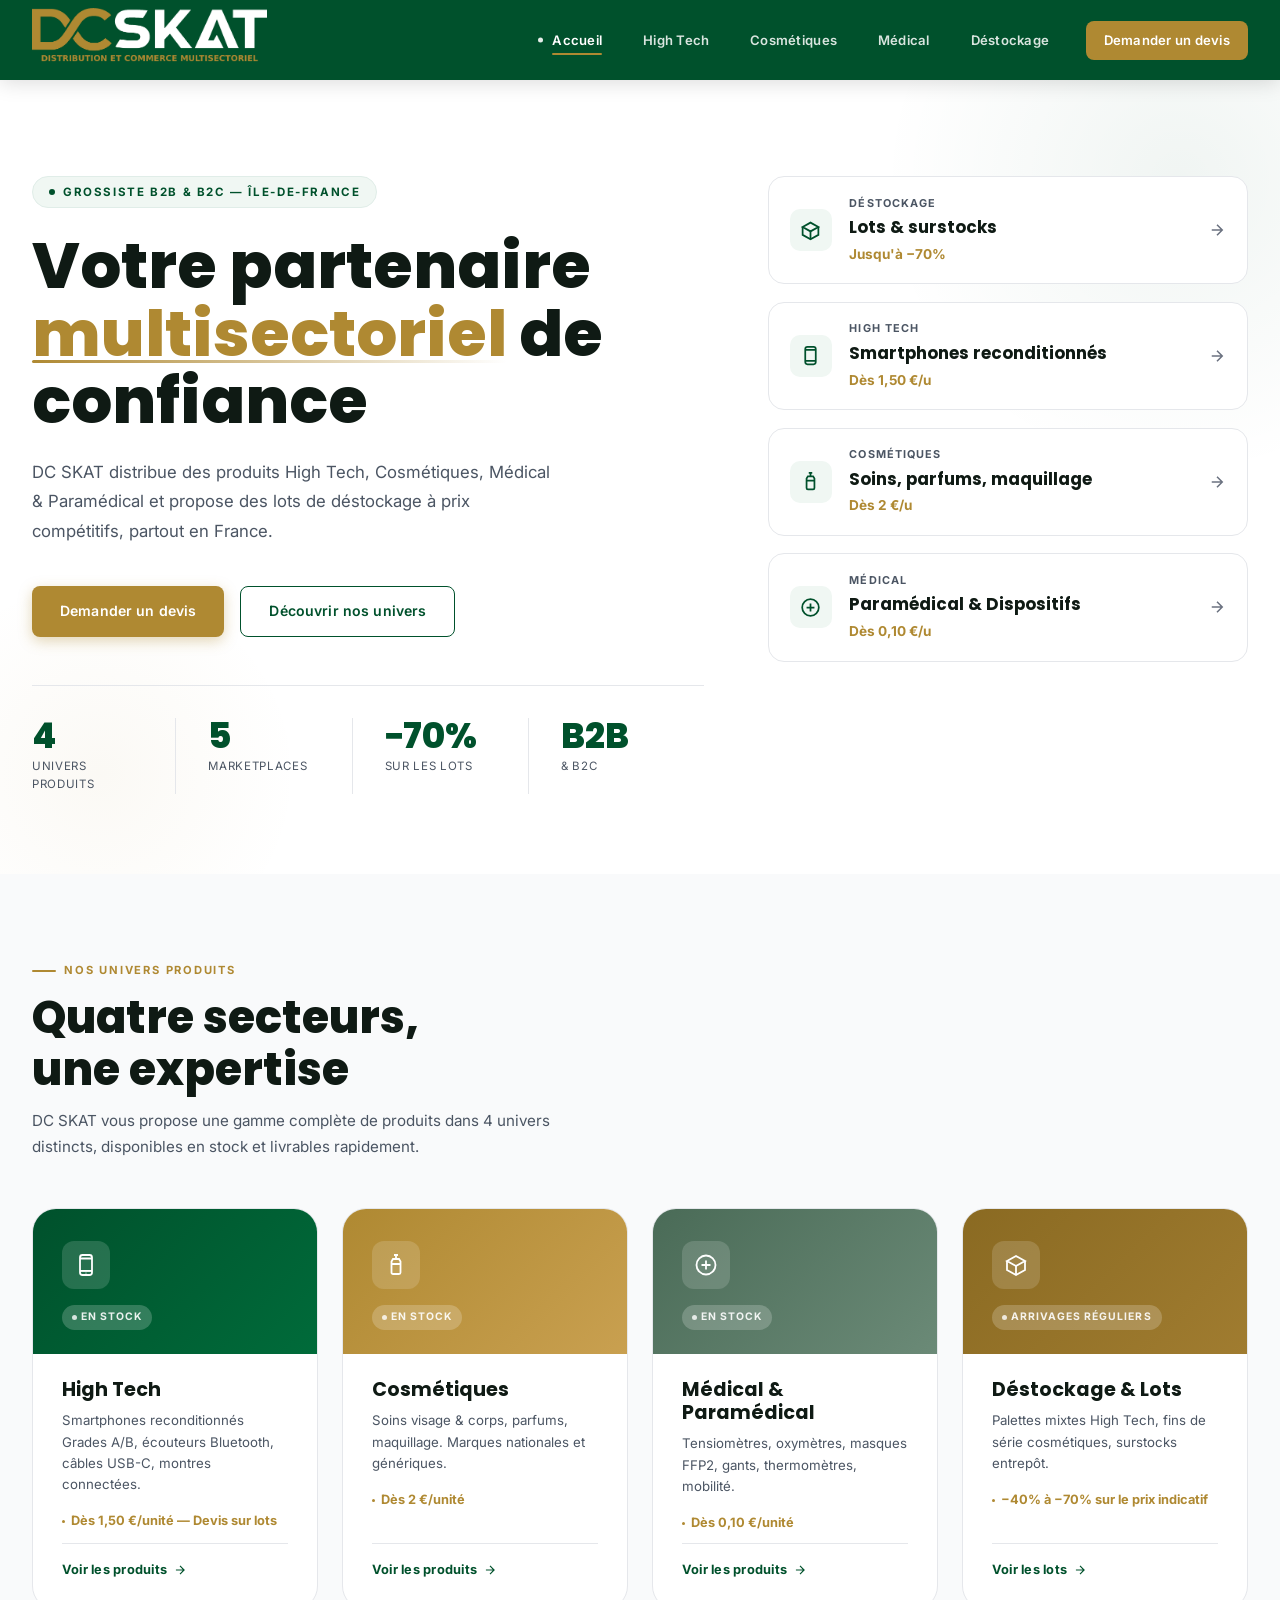
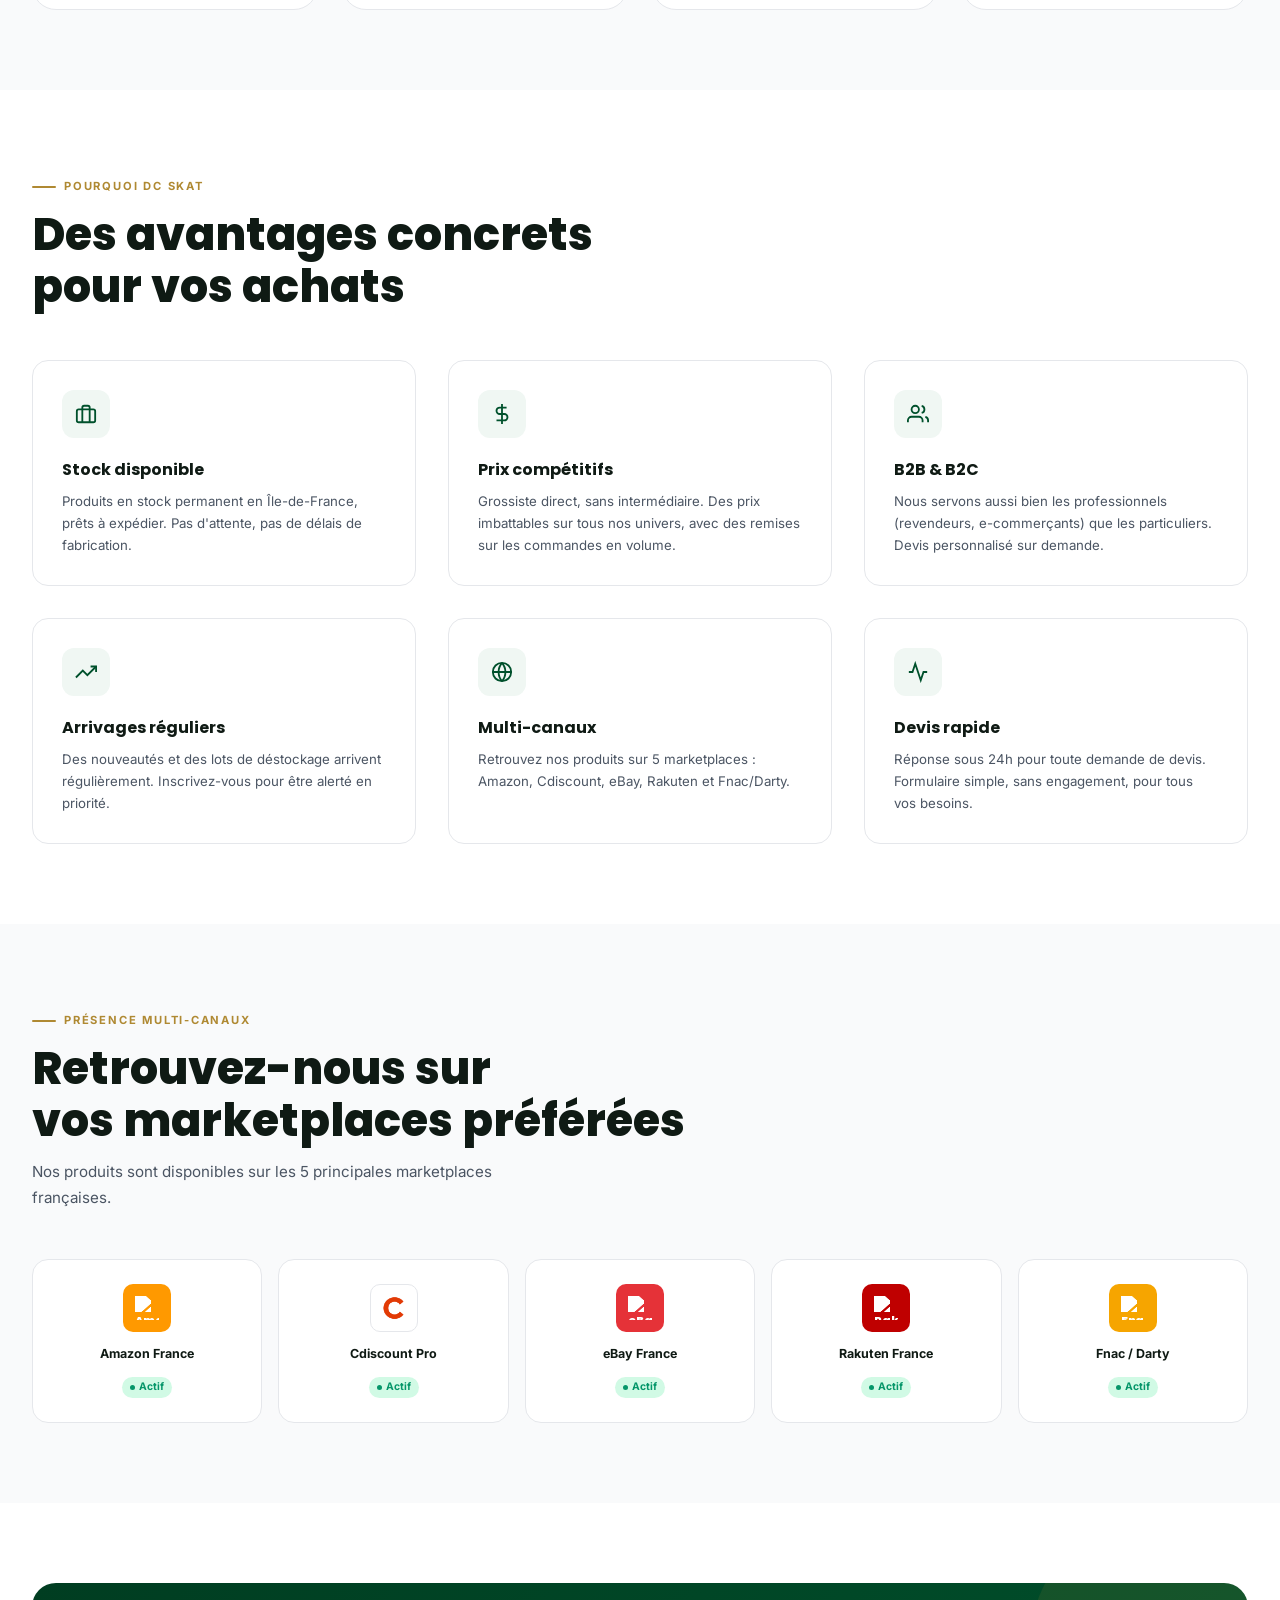
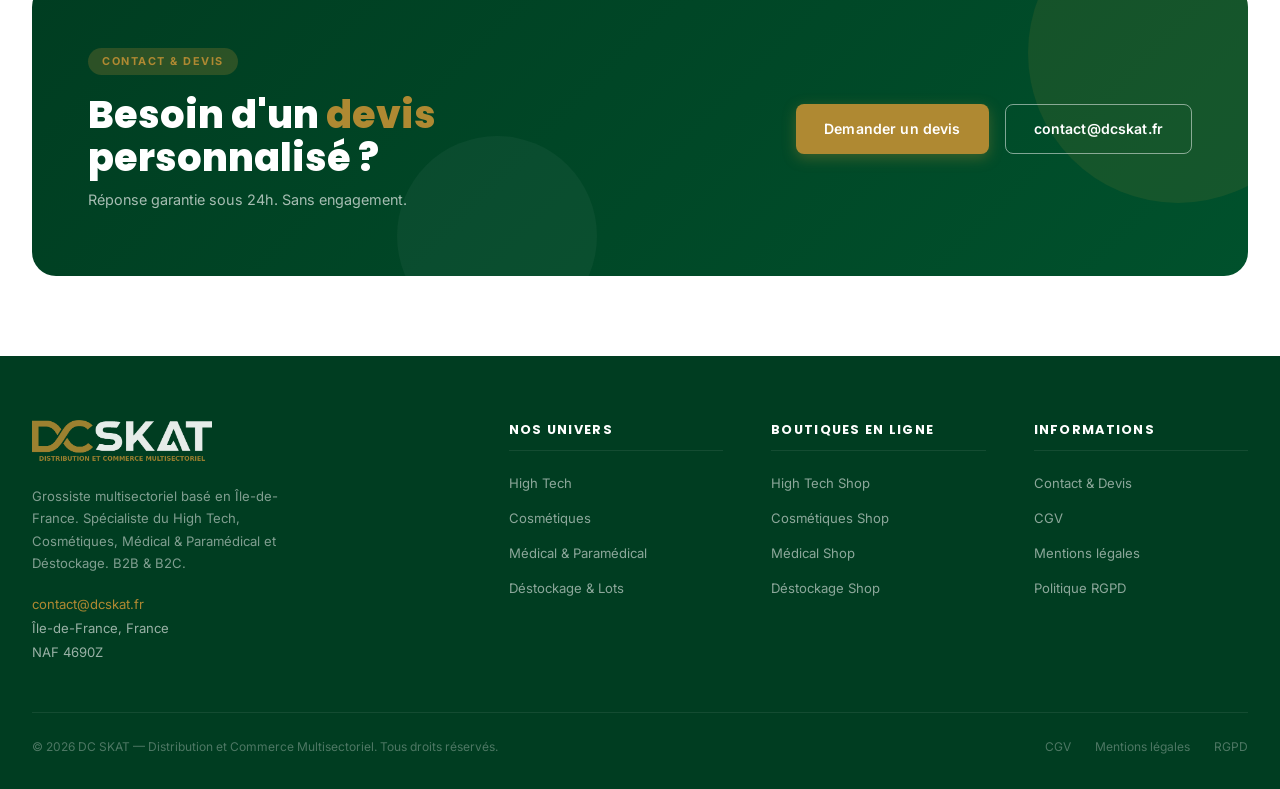
==== commit 73596dd4: "Update index.html" ====
--- a/index.html
+++ b/index.html
@@ -19,37 +19,6 @@
       position: relative;
       overflow: hidden;
     }
-    .hero-flow { position: absolute; inset: 0; pointer-events: none; z-index: 0; overflow: hidden; }
-    .hero-flow .pkg {
-      position: absolute;
-      width: 7px; height: 7px;
-      border-radius: 2px;
-      animation: flowAcross linear infinite;
-    }
-    .hero-flow .pkg.gold { background: var(--or); box-shadow: 0 0 0 3px rgba(175,137,50,0.12); }
-    .hero-flow .pkg.green { background: var(--vert); box-shadow: 0 0 0 3px rgba(0,81,44,0.1); }
-    .hero-flow .pkg:nth-child(5)  { top: 18%; width: 8px; height: 8px; animation-duration: 11s; animation-delay: 0s; }
-    .hero-flow .pkg:nth-child(6)  { top: 18%; width: 5px; height: 5px; animation-duration: 14s; animation-delay: -4s; }
-    .hero-flow .pkg:nth-child(7)  { top: 42%; width: 6px; height: 6px; animation-duration: 12.5s; animation-delay: -2s; }
-    .hero-flow .pkg:nth-child(8)  { top: 42%; width: 9px; height: 9px; animation-duration: 16s; animation-delay: -7s; }
-    .hero-flow .pkg:nth-child(9)  { top: 64%; width: 6px; height: 6px; animation-duration: 13s; animation-delay: -5.5s; }
-    .hero-flow .pkg:nth-child(10) { top: 64%; width: 7px; height: 7px; animation-duration: 10.5s; animation-delay: -1s; }
-    .hero-flow .pkg:nth-child(11) { top: 86%; width: 5px; height: 5px; animation-duration: 15s; animation-delay: -9s; }
-    .hero-flow .pkg:nth-child(12) { top: 86%; width: 8px; height: 8px; animation-duration: 12s; animation-delay: -3s; }
-    .hero-flow .pkg:nth-child(13) { top: 8%;  width: 6px; height: 6px; animation-duration: 13.5s; animation-delay: -6s; }
-    .hero-flow .pkg:nth-child(14) { top: 30%; width: 7px; height: 7px; animation-duration: 11.5s; animation-delay: -8s; }
-    .hero-flow .pkg:nth-child(15) { top: 53%; width: 5px; height: 5px; animation-duration: 14.5s; animation-delay: -2.5s; }
-    .hero-flow .pkg:nth-child(16) { top: 75%; width: 6px; height: 6px; animation-duration: 12s; animation-delay: -10s; }
-    .hero-flow .pkg:nth-child(17) { top: 24%; width: 5px; height: 5px; animation-duration: 13s;   animation-delay: -1.2s; }
-    .hero-flow .pkg:nth-child(18) { top: 48%; width: 8px; height: 8px; animation-duration: 15.5s; animation-delay: -5s; }
-    .hero-flow .pkg:nth-child(19) { top: 70%; width: 6px; height: 6px; animation-duration: 11s;   animation-delay: -7.5s; }
-    .hero-flow .pkg:nth-child(20) { top: 92%; width: 7px; height: 7px; animation-duration: 14s;   animation-delay: -3.8s; }
-    @keyframes flowAcross {
-      0%   { left: -3%; opacity: 0; }
-      8%   { opacity: 0.85; }
-      92%  { opacity: 0.85; }
-      100% { left: 103%; opacity: 0; }
-    }
     /* Cercle décoratif vert en arrière-plan */
     .hero::before {
       content: '';
@@ -377,8 +346,19 @@
       .mp-grid { grid-template-columns: repeat(3,1fr); }
     }
     @media (max-width: 640px) {
-      .hero h1 { font-size: 2.4rem; }
-      .hero-stats { gap: 1.5rem; }
+      .hero { padding: 4rem 1.2rem 3rem; }
+      .hero h1 { font-size: 2.1rem; }
+      .hero-stats {
+        display: grid; grid-template-columns: 1fr 1fr;
+        gap: 1.5rem 1rem;
+      }
+      .hero-stat {
+        padding-right: 0; margin-right: 0;
+        border-right: none;
+        padding-bottom: 1rem;
+        border-bottom: 1px solid var(--gris-bord);
+      }
+      .hero-stat-val { font-size: 1.7rem; }
       .univers-grid { grid-template-columns: 1fr; }
       .args-grid { grid-template-columns: 1fr; }
       .mp-grid { grid-template-columns: repeat(2,1fr); }
@@ -420,16 +400,6 @@
 
     <!-- HERO -->
     <section class="hero">
-      <div class="hero-flow">
-        <span class="pkg gold"></span><span class="pkg green"></span>
-        <span class="pkg green"></span><span class="pkg gold"></span>
-        <span class="pkg gold"></span><span class="pkg green"></span>
-        <span class="pkg green"></span><span class="pkg gold"></span>
-        <span class="pkg gold"></span><span class="pkg green"></span>
-        <span class="pkg green"></span><span class="pkg gold"></span>
-        <span class="pkg gold"></span><span class="pkg green"></span>
-        <span class="pkg green"></span><span class="pkg gold"></span>
-      </div>
       <div class="hero-inner">
         <div class="hero-content">
           <div class="hero-eyebrow">
--- a/style.css
+++ b/style.css
@@ -1,63 +1,57 @@
 /* ════════════════════════════════════════════════════
    STYLE.CSS — DC SKAT — Charte graphique commune
-   Importé par toutes les pages du site
+   Design premium — Vert #00512c, Or #af8932, Blanc dominant
    ════════════════════════════════════════════════════ */
 
-/* ─── VARIABLES CHARTE DC SKAT ─────────────────────── */
+@import url('https://fonts.googleapis.com/css2?family=Poppins:wght@400;500;600;700;800;900&family=Inter:wght@400;500;600&display=swap');
+
 :root {
-  /* Couleurs exactes issues du logo DC SKAT officiel */
-  --vert:      #00512c;  /* Vert officiel logo SKAT */
-  --vert-dark: #003d21;  /* Vert foncé */
-  --or:        #af8932;  /* Or officiel logo DC */
-  --olive:     #af8932;  /* Alias or pour compatibilité */
-  --blanc:     #F5F4EE;
-  --gris:      #6F7D74;
-  --bronze:    #8a6a22;  /* Or foncé pour hover */
-  --noir:      #1A1A1A;
-  --blanc-pur: #ffffff;
-
-  --font-titre: 'Barlow Condensed', sans-serif;
-  --font-corps: 'Lato', sans-serif;
-
-  --radius:     6px;
-  --transition: 0.25s ease;
-  --shadow:     0 2px 12px rgba(0,0,0,0.10);
+  --vert:        #00512c;
+  --vert-dark:   #003d21;
+  --vert-light:  #f0f7f3;
+  --vert-mid:    #e0ede8;
+  --or:          #af8932;
+  --or-dark:     #8a6a22;
+  --or-light:    #fdf6e9;
+  --blanc:       #ffffff;
+  --off-white:   #f9fafb;
+  --gris-clair:  #f3f4f6;
+  --gris-bord:   #e5e7eb;
+  --gris:        #6b7280;
+  --texte:       #0f1a14;
+  --texte-sec:   #4b5563;
+  --noir:        #0f1a14;
+  --bronze:      #8a6a22;
+  --olive:       #af8932;
+  --blanc-pur:   #ffffff;
+
+  --font-titre:  'Poppins', sans-serif;
+  --font-corps:  'Inter', sans-serif;
+  --radius:      8px;
+  --radius-lg:   16px;
+  --radius-xl:   24px;
+  --transition:  0.25s ease;
+  --shadow-sm:   0 1px 3px rgba(0,0,0,0.08);
+  --shadow:      0 4px 16px rgba(0,0,0,0.08);
+  --shadow-lg:   0 8px 32px rgba(0,0,0,0.12);
+  --shadow-vert: 0 8px 32px rgba(0,81,44,0.15);
 }
 
 /* ─── RESET ─────────────────────────────────────────── */
 *, *::before, *::after { box-sizing: border-box; margin: 0; padding: 0; }
-html { scroll-behavior: smooth; }
+html { scroll-behavior: smooth; -webkit-text-size-adjust: 100%; }
 body {
   font-family: var(--font-corps);
   background: var(--blanc);
-  color: var(--noir);
+  color: var(--texte);
   line-height: 1.6;
+  font-size: 16px;
+  background: var(--blanc);
 }
 a { text-decoration: none; color: inherit; }
 ul { list-style: none; }
 img { display: block; max-width: 100%; }
-
-/* ─── TICKER ─────────────────────────────────────────── */
-.ticker {
-  background: var(--olive);
-  color: var(--blanc-pur);
-  font-family: var(--font-corps);
-  font-size: 0.78rem;
-  font-weight: 700;
-  letter-spacing: 0.04em;
-  padding: 6px 0;
-  overflow: hidden;
-  white-space: nowrap;
-}
-.ticker-track {
-  display: inline-block;
-  animation: ticker-scroll 30s linear infinite;
-}
-.ticker-track span { margin: 0 2.5rem; }
-@keyframes ticker-scroll {
-  from { transform: translateX(0); }
-  to   { transform: translateX(-50%); }
-}
+button { cursor: pointer; font-family: var(--font-corps); border: none; }
 
 /* ─── HEADER ─────────────────────────────────────────── */
 .header {
@@ -65,255 +59,204 @@
   position: sticky;
   top: 0;
   z-index: 100;
-  box-shadow: var(--shadow);
-}
+  box-shadow: 0 2px 20px rgba(0,0,0,0.15);
+  transition: box-shadow var(--transition);
+}
+.header.scrolled { box-shadow: 0 4px 28px rgba(0,0,0,0.22); }
 .header-inner {
-  max-width: 1200px;
+  max-width: 1280px;
   margin: 0 auto;
   padding: 0 2rem;
   display: flex;
   align-items: center;
   justify-content: space-between;
-  min-height: 120px;
-  height: auto;
-  padding-top: 10px;
-  padding-bottom: 10px;
-}
-
-/* Logo */
-.logo {
-  display: flex;
-  align-items: center;
-  text-decoration: none;
-}
-.logo img {
-  width: 320px;
-  height: auto;
-  display: block;
-}
-/* Version avec tagline pour footer */
-.logo-footer img {
-  height: 32px;
-}
-/* Anciens styles logo-badge/logo-text conservés pour compatibilité */
-.logo-badge {
-  display: none;
-}
-.logo-text { display: flex; flex-direction: column; line-height: 1.1; }
-.logo-text .dc {
-  font-family: var(--font-titre);
-  font-size: 1.5rem;
-  font-weight: 800;
-  color: var(--or);
-  letter-spacing: 0.06em;
-  text-transform: uppercase;
-}
-.logo-text .skat {
-  font-family: var(--font-titre);
-  font-size: 1.5rem;
-  font-weight: 800;
-  color: var(--blanc-pur);
-  letter-spacing: 0.06em;
-  text-transform: uppercase;
-}
-.logo-text .tagline {
-  font-family: var(--font-corps);
-  font-size: 0.65rem;
-  color: rgba(255,255,255,0.6);
-  font-weight: 400;
-  letter-spacing: 0.08em;
-  text-transform: uppercase;
-}
+  height: 80px;
+  gap: 2rem;
+  transition: height var(--transition);
+}
+.header.scrolled .header-inner { height: 64px; }
+.logo { display: flex; align-items: center; text-decoration: none; flex-shrink: 0; padding: 4px 0; }
+.logo img { width: 235px; height: auto; display: block; transition: width var(--transition); }
+.header.scrolled .logo img { width: 195px; }
 
 /* Nav desktop */
-.nav { display: flex; align-items: center; gap: 0.2rem; }
+.nav { display: flex; align-items: center; gap: 0.3rem; }
 .nav a {
   font-family: var(--font-corps);
-  font-size: 0.85rem;
-  font-weight: 700;
+  font-size: 0.82rem;
+  font-weight: 600;
   color: rgba(255,255,255,0.85);
-  padding: 8px 14px;
+  padding: 8px 14px 8px 22px;
+  border-radius: 6px;
+  letter-spacing: 0.02em;
+  transition: all var(--transition);
+  position: relative;
+}
+.nav a::before {
+  content: '';
+  position: absolute;
+  left: 8px; top: 50%;
+  width: 5px; height: 5px;
+  border-radius: 50%;
+  background: currentColor;
+  opacity: 0;
+  transform: translateY(-50%) scale(0.3);
+  transition: opacity var(--transition), transform var(--transition);
+}
+.nav a:hover::before, .nav a.active::before { opacity: 0.9; transform: translateY(-50%) scale(1); }
+.nav a[href*="high-tech"] { --dot: var(--vert-mid); }
+.nav a[href*="high-tech"]::before { background: #5fce93; }
+.nav a[href*="cosmetiques"]::before { background: var(--or); }
+.nav a[href*="medical"]::before { background: #9fc2af; }
+.nav a[href*="destockage"]::before { background: var(--bronze); }
+.nav a[href="index.html"]::before { background: var(--blanc); }
+.nav a.nav-cta::before { display: none; }
+.nav a::after {
+  content: '';
+  position: absolute;
+  left: 22px; right: 14px; bottom: 4px;
+  height: 2px;
+  background: var(--or);
+  border-radius: 2px;
+  transform: scaleX(0);
+  transition: transform var(--transition);
+  transform-origin: left;
+}
+.nav a:hover { color: var(--blanc); }
+.nav a:hover::after, .nav a.active::after { transform: scaleX(1); }
+.nav a.active { color: var(--blanc); }
+.nav a.nav-cta {
+  background: var(--or);
+  color: var(--blanc);
+  margin-left: 1.1rem;
   border-radius: var(--radius);
-  letter-spacing: 0.03em;
-  text-transform: uppercase;
-  transition: background var(--transition), color var(--transition);
-}
-.nav a:hover, .nav a.active {
-  background: rgba(255,255,255,0.12);
-  color: var(--blanc-pur);
-}
-.nav a.nav-cta {
-  background: var(--olive);
-  color: var(--blanc-pur);
-  margin-left: 0.5rem;
-}
-.nav a.nav-cta:hover { background: var(--bronze); }
+  padding: 9px 18px;
+  position: relative;
+}
+.nav a.nav-cta::before {
+  content: '';
+  position: absolute;
+  left: -0.85rem; top: 50%;
+  width: 1px; height: 20px;
+  background: rgba(255,255,255,0.2);
+  transform: translateY(-50%);
+}
+.nav a.nav-cta::after { display: none; }
+.nav a.nav-cta:hover { background: var(--or-dark); }
 
 /* Burger */
-.burger {
-  display: none;
-  flex-direction: column;
-  gap: 5px;
-  cursor: pointer;
-  padding: 8px;
-  border: none;
-  background: none;
-}
-.burger span {
-  display: block;
-  width: 24px;
-  height: 2px;
-  background: var(--blanc-pur);
-  border-radius: 2px;
-  transition: var(--transition);
-}
+.burger { display: none; flex-direction: column; gap: 5px; padding: 8px; background: none; border-radius: 50%; transition: background var(--transition); }
+.burger:hover { background: rgba(255,255,255,0.1); }
+.burger span { display: block; width: 22px; height: 2px; background: var(--blanc); border-radius: 2px; transition: var(--transition); }
 .burger.open span:nth-child(1) { transform: rotate(45deg) translate(5px, 5px); }
 .burger.open span:nth-child(2) { opacity: 0; }
 .burger.open span:nth-child(3) { transform: rotate(-45deg) translate(5px, -5px); }
 
 /* Menu mobile */
 .nav-mobile {
-  display: none;
-  flex-direction: column;
-  background: var(--blanc);
-  border-top: 1px solid var(--gris-clair);
-  padding: 1rem 1.5rem;
-  gap: 0.3rem;
+  display: none; flex-direction: column;
+  background: var(--vert-dark);
+  padding: 1rem 1.5rem; gap: 0.2rem;
+  position: absolute;
+  top: 100%; left: 0; right: 0;
+  z-index: 200;
+  box-shadow: 0 8px 24px rgba(0,0,0,0.25);
 }
 .nav-mobile.open { display: flex; }
 .nav-mobile a {
-  font-family: var(--font-corps);
-  font-size: 0.95rem;
-  font-weight: 700;
+  font-size: 0.9rem; font-weight: 600;
   color: rgba(255,255,255,0.85);
-  padding: 10px 12px;
-  border-radius: var(--radius);
-  text-transform: uppercase;
-  letter-spacing: 0.03em;
-  transition: background var(--transition);
-}
-.nav-mobile a:hover { background: rgba(255,255,255,0.1); color: var(--blanc-pur); }
-.nav-mobile a.nav-cta {
-  background: var(--olive);
-  color: var(--blanc-pur);
-  text-align: center;
-  margin-top: 0.5rem;
-}
+  padding: 10px 14px; border-radius: var(--radius);
+  transition: all var(--transition);
+}
+.nav-mobile a:hover { background: rgba(255,255,255,0.1); color: var(--blanc); }
+.nav-mobile a.nav-cta { background: var(--or); color: var(--blanc); text-align: center; margin-top: 0.5rem; }
 
 /* ─── BOUTONS ─────────────────────────────────────────── */
 .btn {
-  display: inline-block;
+  display: inline-flex; align-items: center; gap: 8px;
   font-family: var(--font-corps);
-  font-size: 0.88rem;
-  font-weight: 700;
-  letter-spacing: 0.06em;
-  text-transform: uppercase;
-  padding: 14px 30px;
-  border-radius: var(--radius);
-  transition: var(--transition);
-  cursor: pointer;
-  border: none;
-}
-.btn-primary     { background: var(--olive); color: var(--blanc-pur); }
-.btn-primary:hover { background: var(--bronze); }
-.btn-secondary   { background: transparent; color: var(--blanc-pur); border: 2px solid rgba(255,255,255,0.6); }
-.btn-secondary:hover { background: rgba(255,255,255,0.15); border-color: var(--blanc-pur); }
-.btn-green       { background: var(--vert); color: var(--blanc-pur); }
-.btn-green:hover { background: var(--vert-dark); }
-.btn-outline-green { background: transparent; color: var(--vert); border: 2px solid var(--vert); }
-.btn-outline-green:hover { background: var(--vert); color: var(--blanc-pur); }
+  font-size: 0.88rem; font-weight: 600;
+  padding: 13px 28px; border-radius: var(--radius);
+  transition: all var(--transition); cursor: pointer;
+  letter-spacing: 0.01em;
+}
+.btn-primary { background: var(--or); color: var(--blanc); box-shadow: 0 4px 14px rgba(175,137,50,0.35); }
+.btn-primary:hover { background: var(--or-dark); transform: translateY(-1px); box-shadow: 0 6px 20px rgba(175,137,50,0.45); }
+.btn-secondary { background: transparent; color: var(--blanc); border: 1.5px solid rgba(255,255,255,0.5); }
+.btn-secondary:hover { background: rgba(255,255,255,0.1); border-color: var(--blanc); }
+.btn-green { background: var(--vert); color: var(--blanc); box-shadow: 0 4px 14px rgba(0,81,44,0.25); }
+.btn-green:hover { background: var(--vert-dark); transform: translateY(-1px); }
+.btn-outline-green { background: transparent; color: var(--vert); border: 1.5px solid var(--vert); }
+.btn-outline-green:hover { background: var(--vert); color: var(--blanc); }
 .btn-group { display: flex; gap: 1rem; flex-wrap: wrap; }
 
-/* ─── SECTIONS COMMUNES ───────────────────────────────── */
-.section { padding: 5rem 1.5rem; }
-.section-inner { max-width: 1200px; margin: 0 auto; }
+/* ─── SECTIONS ────────────────────────────────────────── */
+.section { padding: 5rem 2rem; }
+.section-inner { max-width: 1280px; margin: 0 auto; }
 .section-header { margin-bottom: 3rem; }
 .section-eyebrow {
-  font-size: 0.72rem;
-  font-weight: 700;
-  letter-spacing: 0.14em;
-  text-transform: uppercase;
-  color: var(--olive);
-  margin-bottom: 0.6rem;
+  display: inline-flex; align-items: center; gap: 8px;
+  font-size: 0.7rem; font-weight: 700;
+  letter-spacing: 0.16em; text-transform: uppercase;
+  color: var(--or); margin-bottom: 0.8rem;
+}
+.section-eyebrow::before {
+  content: '';
+  display: block; width: 24px; height: 2px;
+  background: var(--or); border-radius: 2px;
 }
 .section-title {
   font-family: var(--font-titre);
   font-size: clamp(1.8rem, 3.5vw, 2.8rem);
   font-weight: 800;
-  text-transform: uppercase;
-  color: rgba(255,255,255,0.85);
-  line-height: 1.05;
+  color: var(--texte);
+  line-height: 1.15;
 }
 .section-subtitle {
-  font-size: 0.95rem;
-  color: var(--gris);
-  margin-top: 0.6rem;
-  max-width: 540px;
+  font-size: 0.95rem; color: var(--texte-sec);
+  margin-top: 0.8rem; max-width: 540px; line-height: 1.7;
 }
 
 /* ─── FOOTER ─────────────────────────────────────────── */
-.footer {
-  background: var(--vert-dark);
-  color: rgba(255,255,255,0.8);
-  padding: 3rem 1.5rem 1.5rem;
-}
-.footer-inner { max-width: 1200px; margin: 0 auto; }
-.footer-grid {
-  display: grid;
-  grid-template-columns: 2fr 1fr 1fr 1fr;
-  gap: 2.5rem;
-  margin-bottom: 2.5rem;
-}
-.footer-brand .logo-text .dc     { color: var(--or); }
-.footer-brand .logo-text .skat   { color: var(--blanc-pur); }
-.footer-brand .logo-text .tagline{ color: rgba(255,255,255,0.45); }
-.footer-desc {
-  font-size: 0.82rem;
-  color: rgba(255,255,255,0.55);
-  margin-top: 1rem;
-  line-height: 1.6;
-  max-width: 240px;
-}
-.footer-contact { margin-top: 1rem; font-size: 0.82rem; color: rgba(255,255,255,0.6); }
-.footer-contact a { color: var(--olive); }
-.footer-contact a:hover { color: var(--blanc-pur); }
+.footer { background: var(--vert-dark); color: rgba(255,255,255,0.75); padding: 4rem 2rem 2rem; }
+.footer-inner { max-width: 1280px; margin: 0 auto; }
+.footer-grid { display: grid; grid-template-columns: 2fr 1fr 1fr 1fr; gap: 3rem; margin-bottom: 3rem; }
+.footer-desc { font-size: 0.82rem; color: rgba(255,255,255,0.5); margin-top: 1rem; line-height: 1.7; max-width: 260px; }
+.footer-contact { margin-top: 1.2rem; font-size: 0.82rem; color: rgba(255,255,255,0.6); line-height: 1.8; }
+.footer-contact a { color: var(--or); }
+.footer-contact a:hover { color: var(--blanc); }
 .footer-col h4 {
-  font-family: var(--font-titre);
-  font-size: 0.9rem;
-  font-weight: 700;
-  text-transform: uppercase;
-  letter-spacing: 0.08em;
-  color: var(--blanc-pur);
-  margin-bottom: 1rem;
-  padding-bottom: 0.5rem;
-  border-bottom: 1px solid rgba(255,255,255,0.1);
-}
-.footer-col ul li { margin-bottom: 0.5rem; }
-.footer-col ul li a { font-size: 0.82rem; color: rgba(255,255,255,0.6); transition: color var(--transition); }
-.footer-col ul li a:hover { color: var(--olive); }
+  font-family: var(--font-titre); font-size: 0.8rem; font-weight: 700;
+  text-transform: uppercase; letter-spacing: 0.1em;
+  color: var(--blanc); margin-bottom: 1.2rem;
+  padding-bottom: 0.6rem; border-bottom: 1px solid rgba(255,255,255,0.08);
+}
+.footer-col ul li { margin-bottom: 0.6rem; }
+.footer-col ul li a { font-size: 0.82rem; color: rgba(255,255,255,0.55); transition: color var(--transition); }
+.footer-col ul li a:hover { color: var(--or); }
 .footer-bottom {
-  border-top: 1px solid rgba(255,255,255,0.1);
+  border-top: 1px solid rgba(255,255,255,0.08);
   padding-top: 1.5rem;
-  display: flex;
-  align-items: center;
-  justify-content: space-between;
-  flex-wrap: wrap;
-  gap: 1rem;
-}
-.footer-bottom p { font-size: 0.75rem; color: rgba(255,255,255,0.35); }
+  display: flex; align-items: center; justify-content: space-between;
+  flex-wrap: wrap; gap: 1rem;
+}
+.footer-bottom p { font-size: 0.75rem; color: rgba(255,255,255,0.3); }
 .footer-legal { display: flex; gap: 1.5rem; }
-.footer-legal a { font-size: 0.75rem; color: rgba(255,255,255,0.35); transition: color var(--transition); }
-.footer-legal a:hover { color: var(--olive); }
+.footer-legal a { font-size: 0.75rem; color: rgba(255,255,255,0.3); transition: color var(--transition); }
+.footer-legal a:hover { color: var(--or); }
 
 /* ─── RESPONSIVE GLOBAL ───────────────────────────────── */
-@media (max-width: 900px) {
-  .footer-grid { grid-template-columns: 1fr 1fr; }
+@media (max-width: 1024px) { .footer-grid { grid-template-columns: 1fr 1fr; gap: 2rem; } }
+@media (max-width: 768px) {
+  .nav { display: none; }
+  .burger { display: flex; }
+  .header-inner { height: 68px; }
+  .logo img { width: 160px; }
 }
 @media (max-width: 640px) {
-  .nav    { display: none; }
-  .burger { display: flex; }
-  .footer-grid   { grid-template-columns: 1fr; gap: 1.5rem; }
-  .footer-desc   { max-width: 100%; }
+  .footer-grid { grid-template-columns: 1fr; gap: 1.5rem; }
+  .footer-desc { max-width: 100%; }
   .footer-bottom { flex-direction: column; align-items: flex-start; }
-  .section { padding: 3rem 1.5rem; }
-}
+  .section { padding: 3.5rem 1.2rem; }
+}
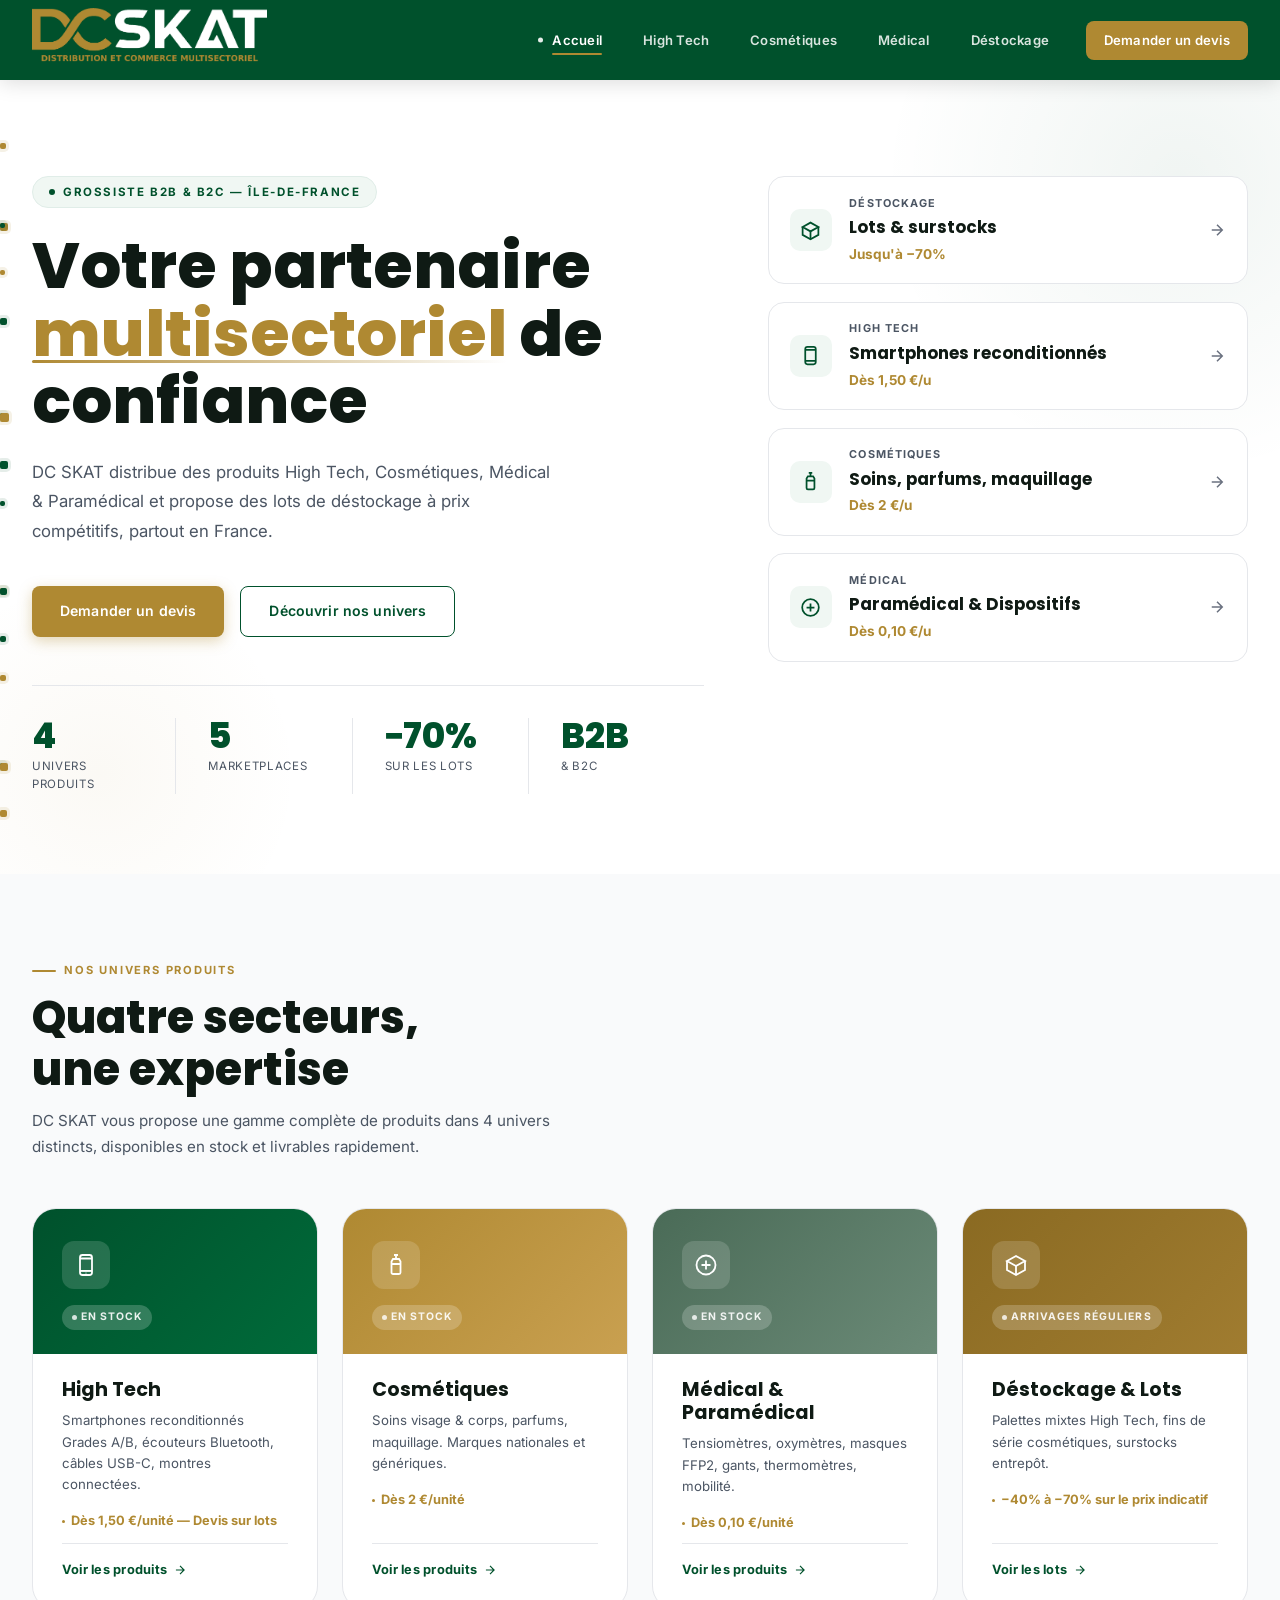
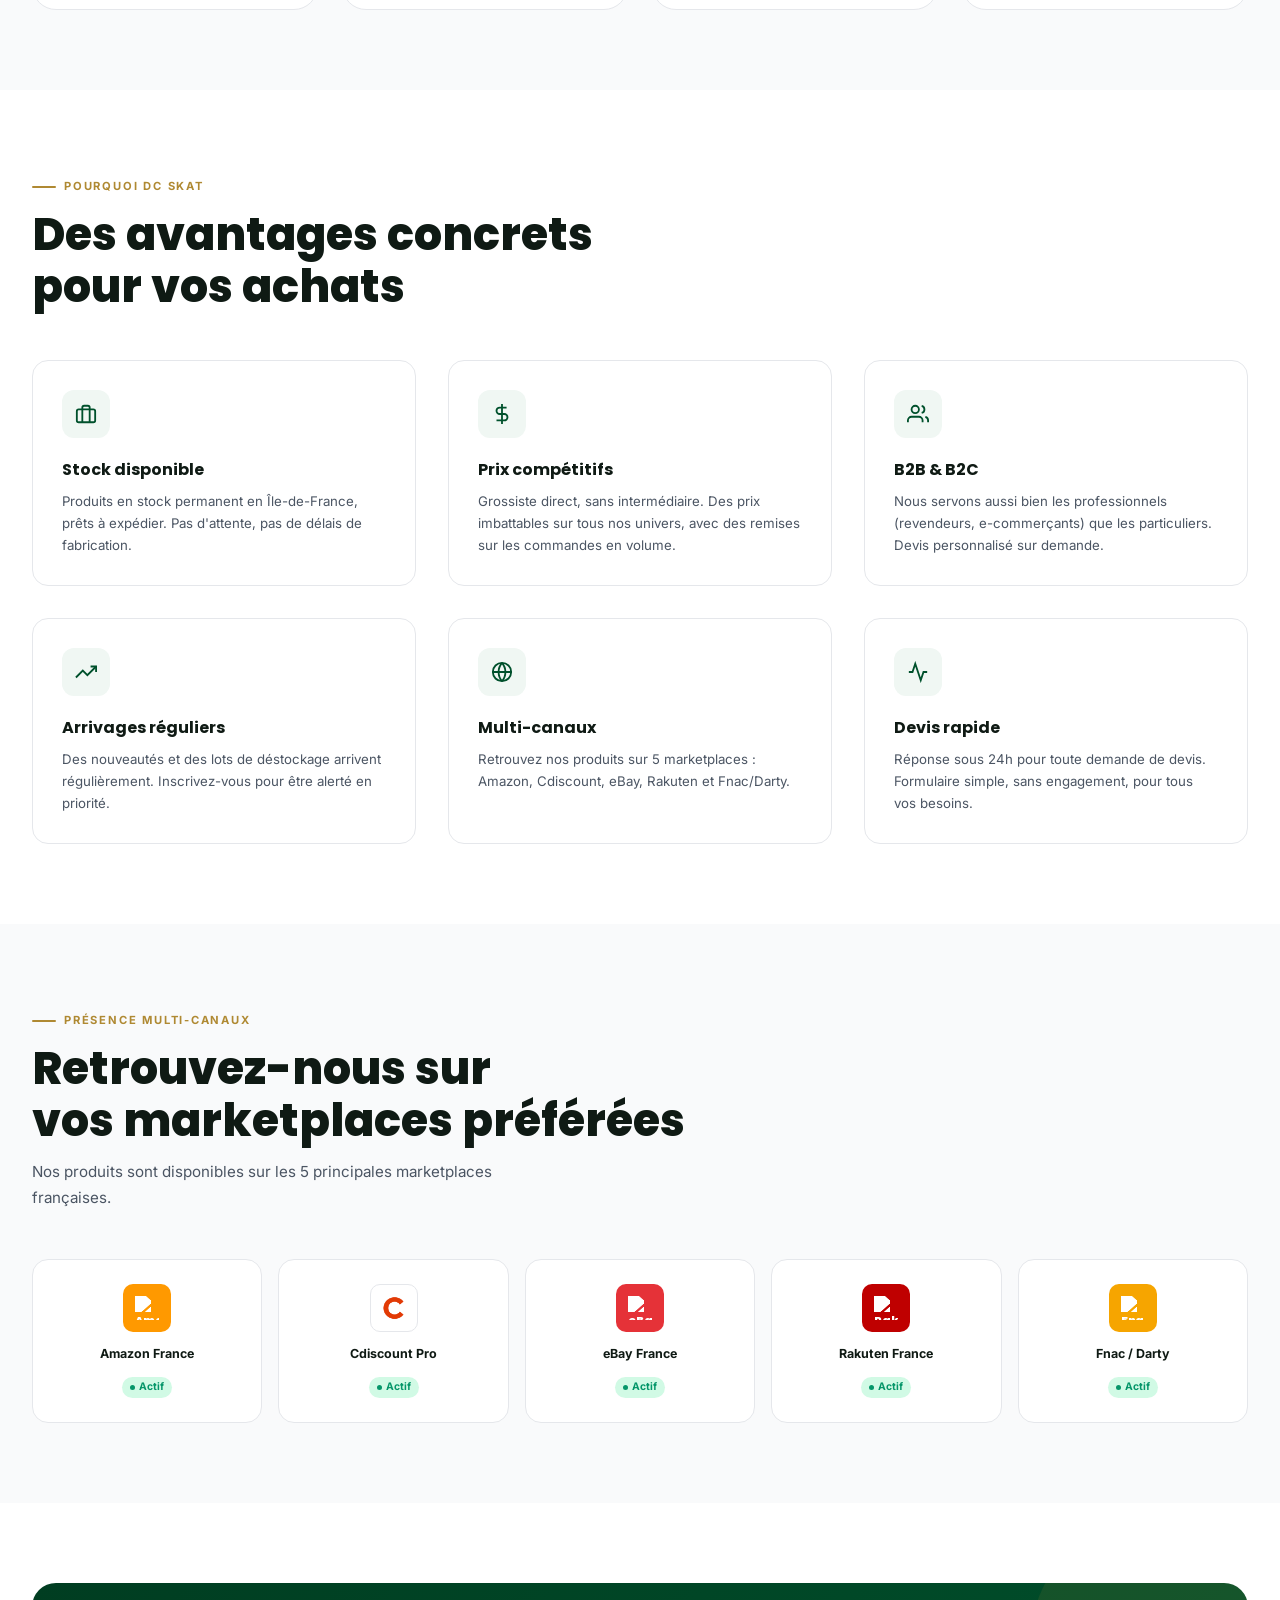
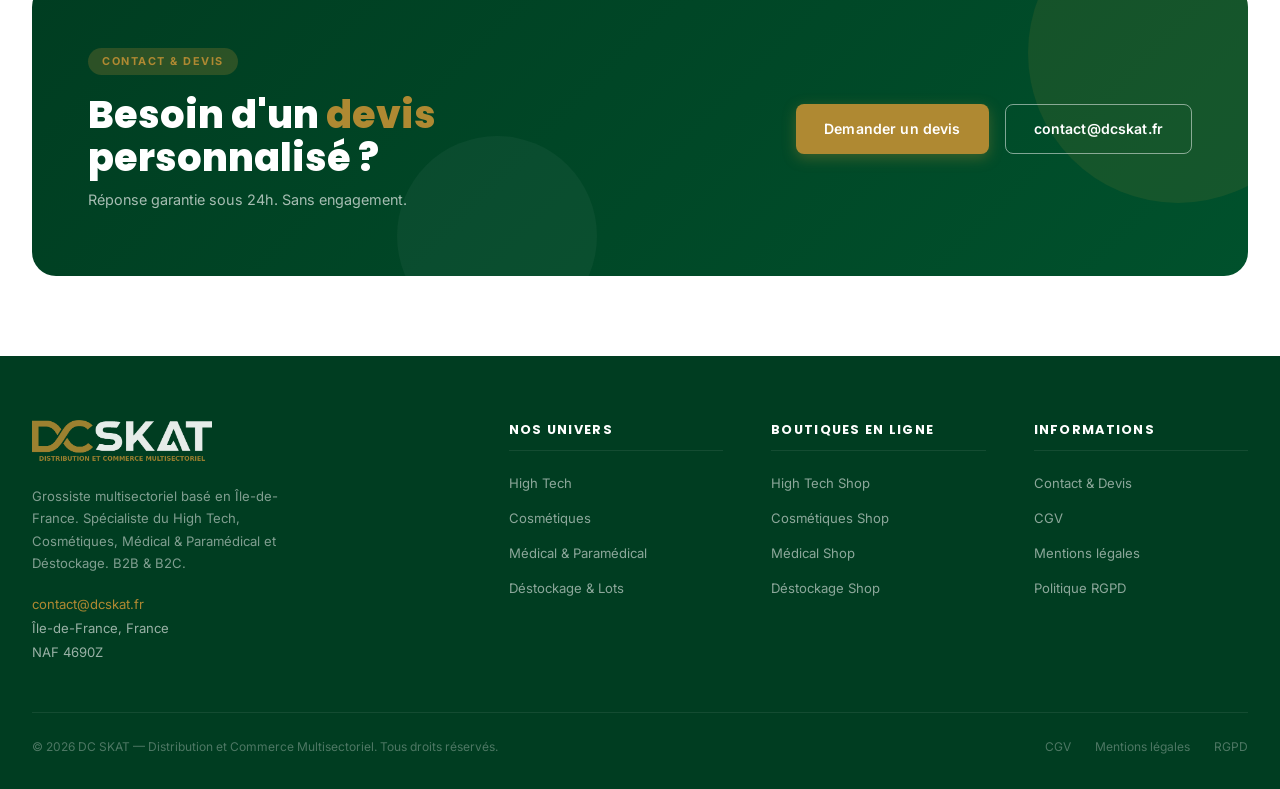
==== commit 8481366a: "Update index.html" ====
--- a/index.html
+++ b/index.html
@@ -18,6 +18,37 @@
       padding: 6rem 2rem 5rem;
       position: relative;
       overflow: hidden;
+    }
+    .hero-flow { position: absolute; inset: 0; pointer-events: none; z-index: 0; overflow: hidden; }
+    .hero-flow .pkg {
+      position: absolute;
+      width: 7px; height: 7px;
+      border-radius: 2px;
+      animation: flowAcross linear infinite;
+    }
+    .hero-flow .pkg.gold { background: var(--or); box-shadow: 0 0 0 3px rgba(175,137,50,0.12); }
+    .hero-flow .pkg.green { background: var(--vert); box-shadow: 0 0 0 3px rgba(0,81,44,0.1); }
+    .hero-flow .pkg:nth-child(1)  { top: 18%; width: 8px; height: 8px; animation-duration: 11s; animation-delay: 0s; }
+    .hero-flow .pkg:nth-child(2)  { top: 18%; width: 5px; height: 5px; animation-duration: 14s; animation-delay: -4s; }
+    .hero-flow .pkg:nth-child(3)  { top: 42%; width: 6px; height: 6px; animation-duration: 12.5s; animation-delay: -2s; }
+    .hero-flow .pkg:nth-child(4)  { top: 42%; width: 9px; height: 9px; animation-duration: 16s; animation-delay: -7s; }
+    .hero-flow .pkg:nth-child(5)  { top: 64%; width: 6px; height: 6px; animation-duration: 13s; animation-delay: -5.5s; }
+    .hero-flow .pkg:nth-child(6)  { top: 64%; width: 7px; height: 7px; animation-duration: 10.5s; animation-delay: -1s; }
+    .hero-flow .pkg:nth-child(7)  { top: 86%; width: 5px; height: 5px; animation-duration: 15s; animation-delay: -9s; }
+    .hero-flow .pkg:nth-child(8)  { top: 86%; width: 8px; height: 8px; animation-duration: 12s; animation-delay: -3s; }
+    .hero-flow .pkg:nth-child(9)  { top: 8%;  width: 6px; height: 6px; animation-duration: 13.5s; animation-delay: -6s; }
+    .hero-flow .pkg:nth-child(10) { top: 30%; width: 7px; height: 7px; animation-duration: 11.5s; animation-delay: -8s; }
+    .hero-flow .pkg:nth-child(11) { top: 53%; width: 5px; height: 5px; animation-duration: 14.5s; animation-delay: -2.5s; }
+    .hero-flow .pkg:nth-child(12) { top: 75%; width: 6px; height: 6px; animation-duration: 12s; animation-delay: -10s; }
+    .hero-flow .pkg:nth-child(13) { top: 24%; width: 5px; height: 5px; animation-duration: 13s;   animation-delay: -1.2s; }
+    .hero-flow .pkg:nth-child(14) { top: 48%; width: 8px; height: 8px; animation-duration: 15.5s; animation-delay: -5s; }
+    .hero-flow .pkg:nth-child(15) { top: 70%; width: 6px; height: 6px; animation-duration: 11s;   animation-delay: -7.5s; }
+    .hero-flow .pkg:nth-child(16) { top: 92%; width: 7px; height: 7px; animation-duration: 14s;   animation-delay: -3.8s; }
+    @keyframes flowAcross {
+      0%   { left: -3%; opacity: 0; }
+      8%   { opacity: 0.85; }
+      92%  { opacity: 0.85; }
+      100% { left: 103%; opacity: 0; }
     }
     /* Cercle décoratif vert en arrière-plan */
     .hero::before {
@@ -400,6 +431,16 @@
 
     <!-- HERO -->
     <section class="hero">
+      <div class="hero-flow">
+        <span class="pkg gold"></span><span class="pkg green"></span>
+        <span class="pkg green"></span><span class="pkg gold"></span>
+        <span class="pkg gold"></span><span class="pkg green"></span>
+        <span class="pkg green"></span><span class="pkg gold"></span>
+        <span class="pkg gold"></span><span class="pkg green"></span>
+        <span class="pkg green"></span><span class="pkg gold"></span>
+        <span class="pkg gold"></span><span class="pkg green"></span>
+        <span class="pkg green"></span><span class="pkg gold"></span>
+      </div>
       <div class="hero-inner">
         <div class="hero-content">
           <div class="hero-eyebrow">
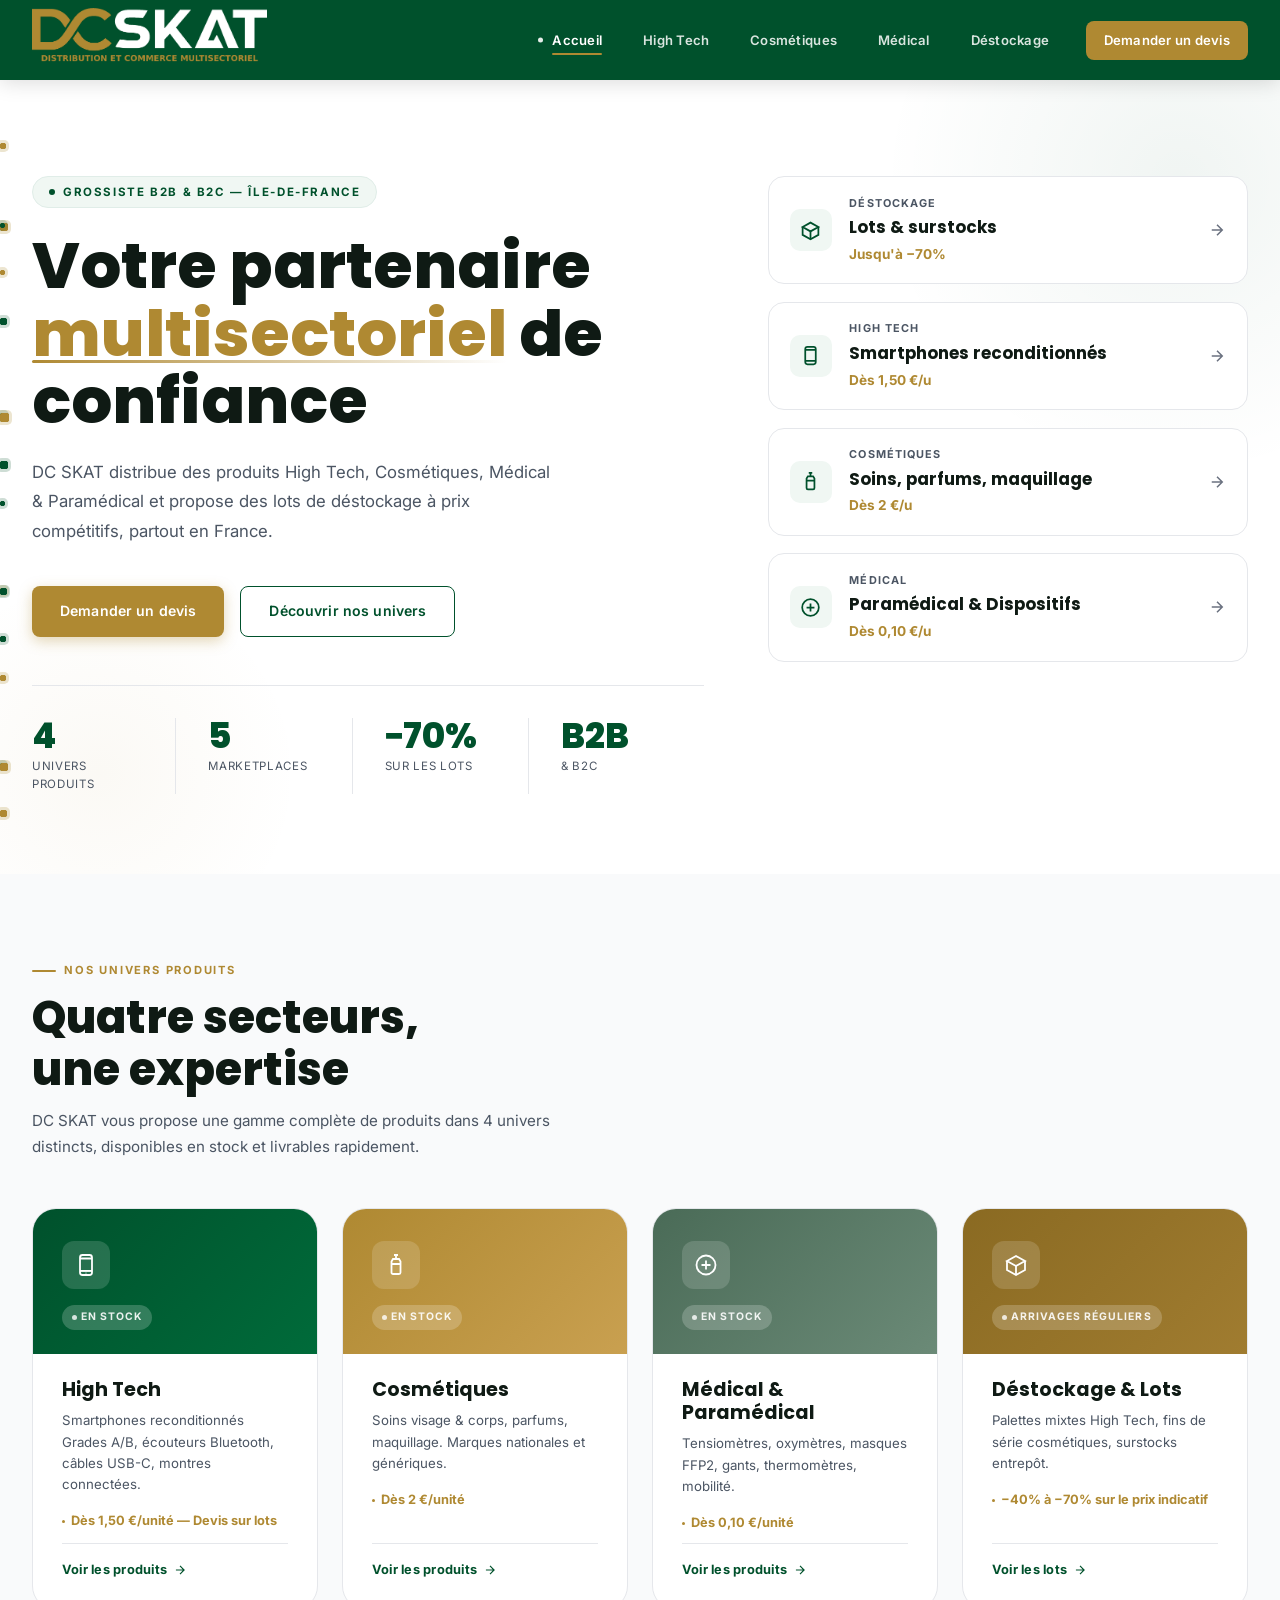
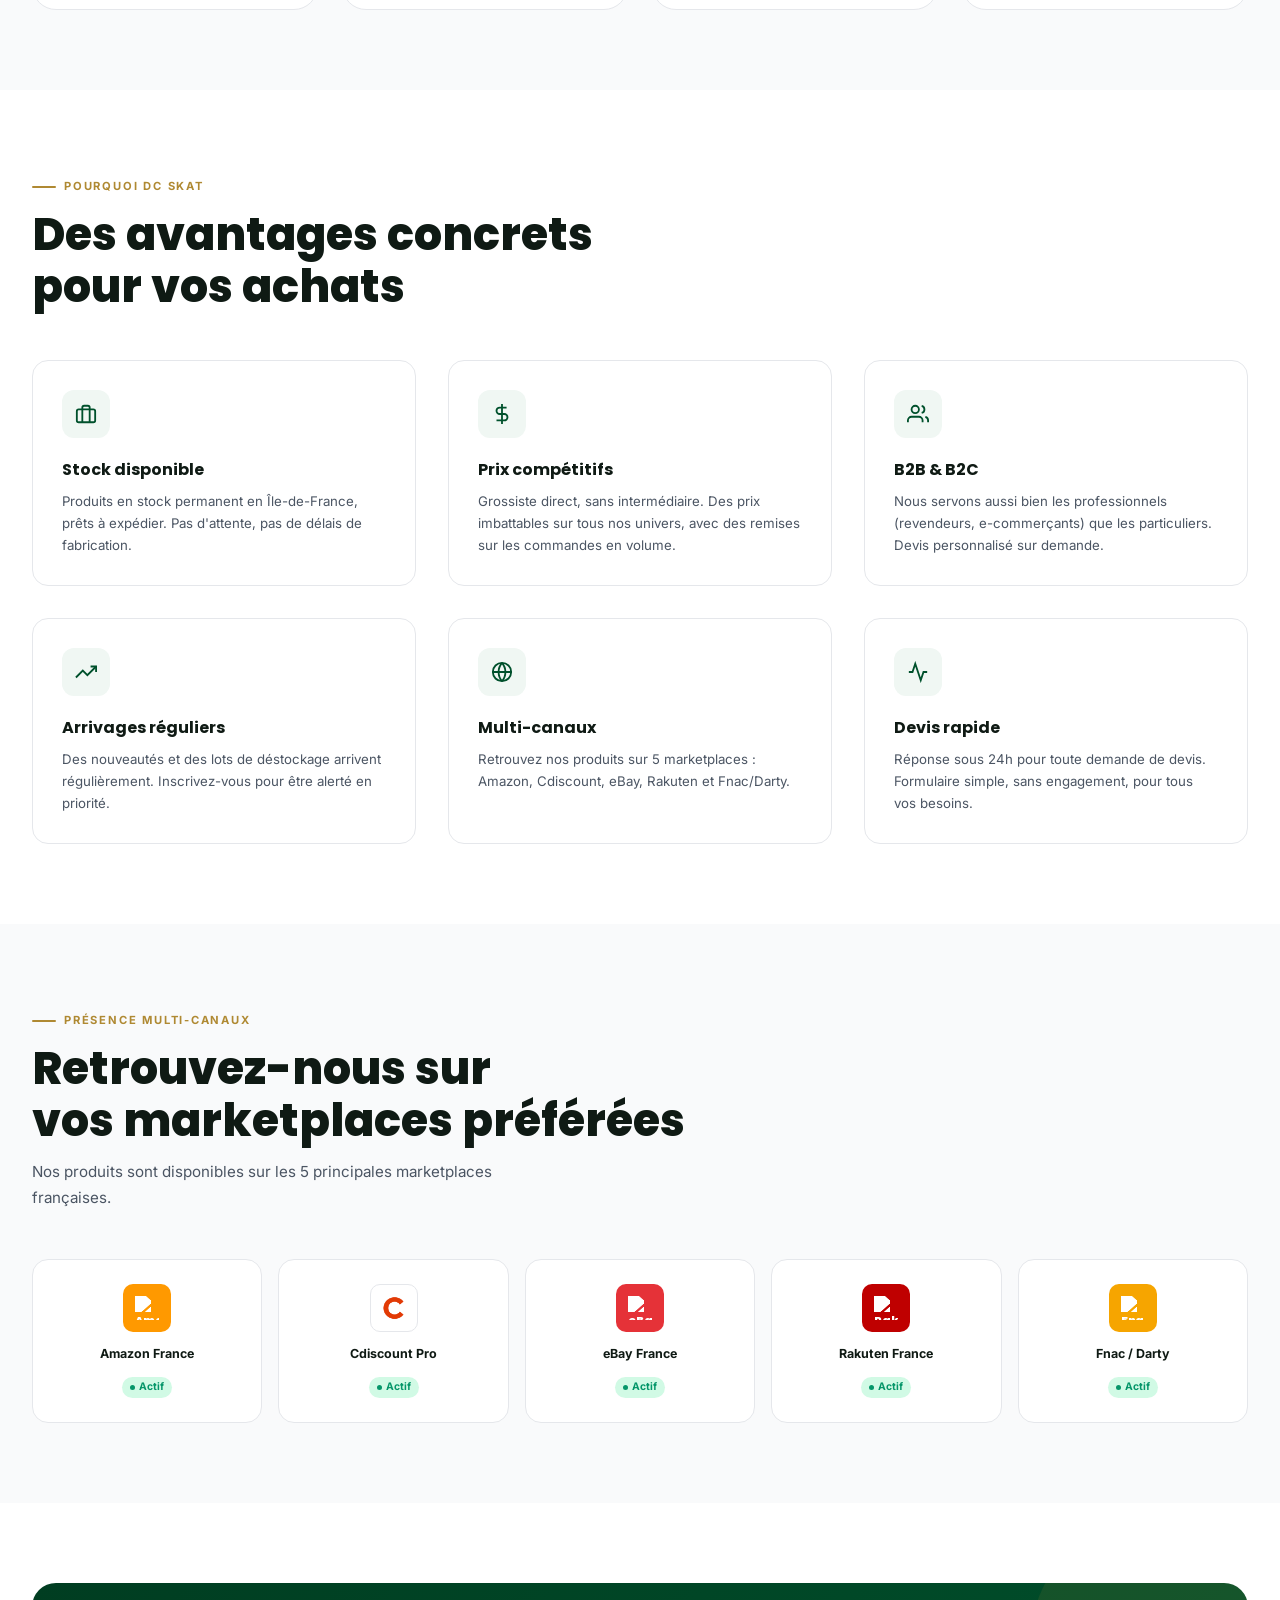
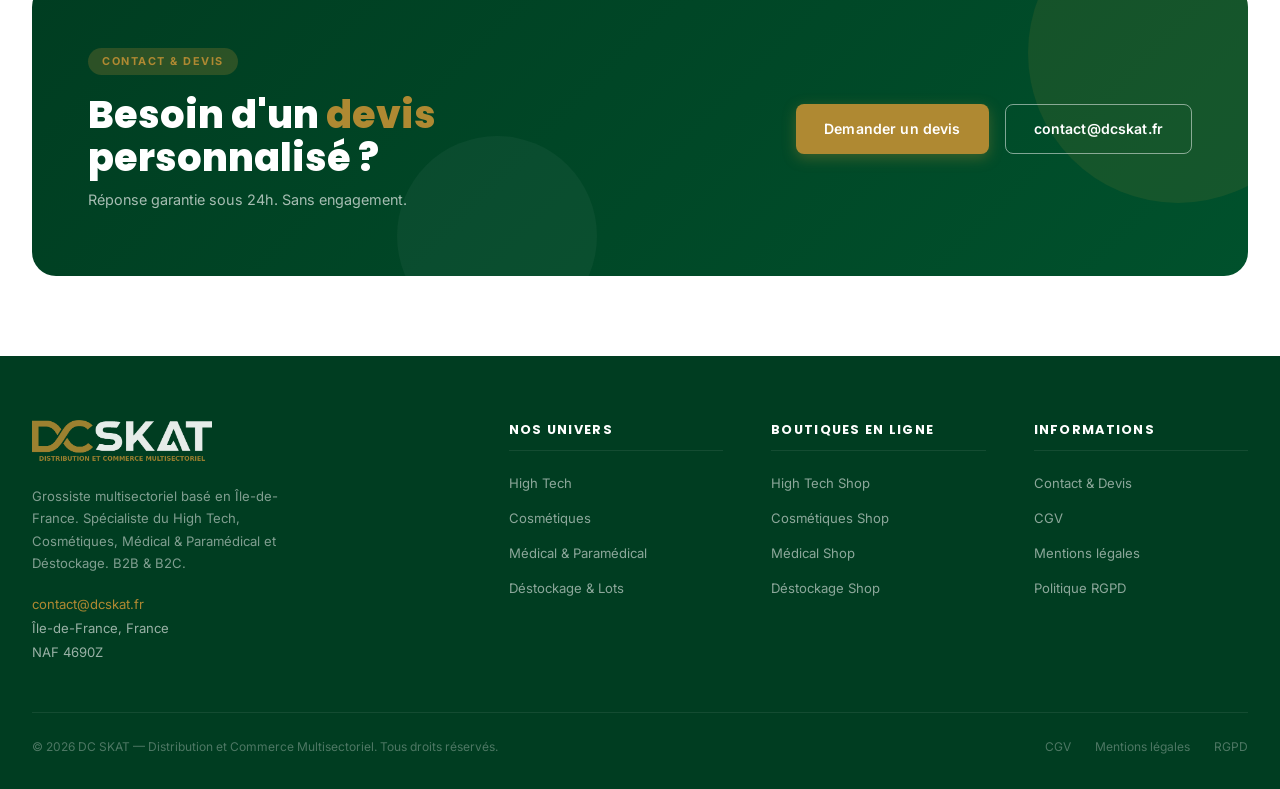
==== commit 34c96a98: "Update index.html" ====
--- a/index.html
+++ b/index.html
@@ -6,9 +6,6 @@
   <meta name="description" content="DC SKAT — Grossiste multisectoriel : High Tech, Cosmétiques, Médical & Paramédical, Déstockage & Lots. B2B & B2C — Île-de-France." />
   <meta name="theme-color" content="#00512c" />
   <title>DC SKAT — Distribution et Commerce Multisectoriel</title>
-  <link rel="preconnect" href="https://fonts.googleapis.com" />
-  <link rel="preconnect" href="https://fonts.gstatic.com" crossorigin />
-  <link href="https://fonts.googleapis.com/css2?family=Poppins:wght@400;500;600;700;800;900&family=Inter:wght@400;500;600&display=swap" rel="stylesheet" />
   <link rel="stylesheet" href="style.css" />
   <style>
 
@@ -18,6 +15,43 @@
       padding: 6rem 2rem 5rem;
       position: relative;
       overflow: hidden;
+    }
+    .hero-flow { position: absolute; inset: 0; pointer-events: none; z-index: 0; overflow: hidden; }
+    .hero-flow .pkg {
+      position: absolute;
+      width: 16px; height: 16px;
+      border-radius: 3px;
+      border: 1.5px solid;
+      background: transparent;
+      animation: flowAcross linear infinite, spinSlow linear infinite;
+    }
+    .hero-flow .pkg.gold { border-color: var(--or); }
+    .hero-flow .pkg.green { border-color: var(--vert); }
+    @keyframes spinSlow {
+      0%   { transform: rotate(0deg); }
+      100% { transform: rotate(360deg); }
+    }
+    .hero-flow .pkg:nth-child(1)  { top: 18%; width: 8px; height: 8px; animation-duration: 11s; animation-delay: 0s; }
+    .hero-flow .pkg:nth-child(2)  { top: 18%; width: 5px; height: 5px; animation-duration: 14s; animation-delay: -4s; }
+    .hero-flow .pkg:nth-child(3)  { top: 42%; width: 6px; height: 6px; animation-duration: 12.5s; animation-delay: -2s; }
+    .hero-flow .pkg:nth-child(4)  { top: 42%; width: 9px; height: 9px; animation-duration: 16s; animation-delay: -7s; }
+    .hero-flow .pkg:nth-child(5)  { top: 64%; width: 6px; height: 6px; animation-duration: 13s; animation-delay: -5.5s; }
+    .hero-flow .pkg:nth-child(6)  { top: 64%; width: 7px; height: 7px; animation-duration: 10.5s; animation-delay: -1s; }
+    .hero-flow .pkg:nth-child(7)  { top: 86%; width: 5px; height: 5px; animation-duration: 15s; animation-delay: -9s; }
+    .hero-flow .pkg:nth-child(8)  { top: 86%; width: 8px; height: 8px; animation-duration: 12s; animation-delay: -3s; }
+    .hero-flow .pkg:nth-child(9)  { top: 8%;  width: 6px; height: 6px; animation-duration: 13.5s; animation-delay: -6s; }
+    .hero-flow .pkg:nth-child(10) { top: 30%; width: 7px; height: 7px; animation-duration: 11.5s; animation-delay: -8s; }
+    .hero-flow .pkg:nth-child(11) { top: 53%; width: 5px; height: 5px; animation-duration: 14.5s; animation-delay: -2.5s; }
+    .hero-flow .pkg:nth-child(12) { top: 75%; width: 6px; height: 6px; animation-duration: 12s; animation-delay: -10s; }
+    .hero-flow .pkg:nth-child(13) { top: 24%; width: 5px; height: 5px; animation-duration: 13s;   animation-delay: -1.2s; }
+    .hero-flow .pkg:nth-child(14) { top: 48%; width: 8px; height: 8px; animation-duration: 15.5s; animation-delay: -5s; }
+    .hero-flow .pkg:nth-child(15) { top: 70%; width: 6px; height: 6px; animation-duration: 11s;   animation-delay: -7.5s; }
+    .hero-flow .pkg:nth-child(16) { top: 92%; width: 7px; height: 7px; animation-duration: 14s;   animation-delay: -3.8s; }
+    @keyframes flowAcross {
+      0%   { left: -3%; opacity: 0; }
+      8%   { opacity: 0.85; }
+      92%  { opacity: 0.85; }
+      100% { left: 103%; opacity: 0; }
     }
     .hero-flow { position: absolute; inset: 0; pointer-events: none; z-index: 0; overflow: hidden; }
     .hero-flow .pkg {
@@ -49,6 +83,9 @@
       8%   { opacity: 0.85; }
       92%  { opacity: 0.85; }
       100% { left: 103%; opacity: 0; }
+    }
+    @media (max-width: 1024px) {
+      .hero-flow { display: none; }
     }
     /* Cercle décoratif vert en arrière-plan */
     .hero::before {
@@ -441,6 +478,16 @@
         <span class="pkg gold"></span><span class="pkg green"></span>
         <span class="pkg green"></span><span class="pkg gold"></span>
       </div>
+      <div class="hero-flow">
+        <span class="pkg gold"></span><span class="pkg green"></span>
+        <span class="pkg green"></span><span class="pkg gold"></span>
+        <span class="pkg gold"></span><span class="pkg green"></span>
+        <span class="pkg green"></span><span class="pkg gold"></span>
+        <span class="pkg gold"></span><span class="pkg green"></span>
+        <span class="pkg green"></span><span class="pkg gold"></span>
+        <span class="pkg gold"></span><span class="pkg green"></span>
+        <span class="pkg green"></span><span class="pkg gold"></span>
+      </div>
       <div class="hero-inner">
         <div class="hero-content">
           <div class="hero-eyebrow">
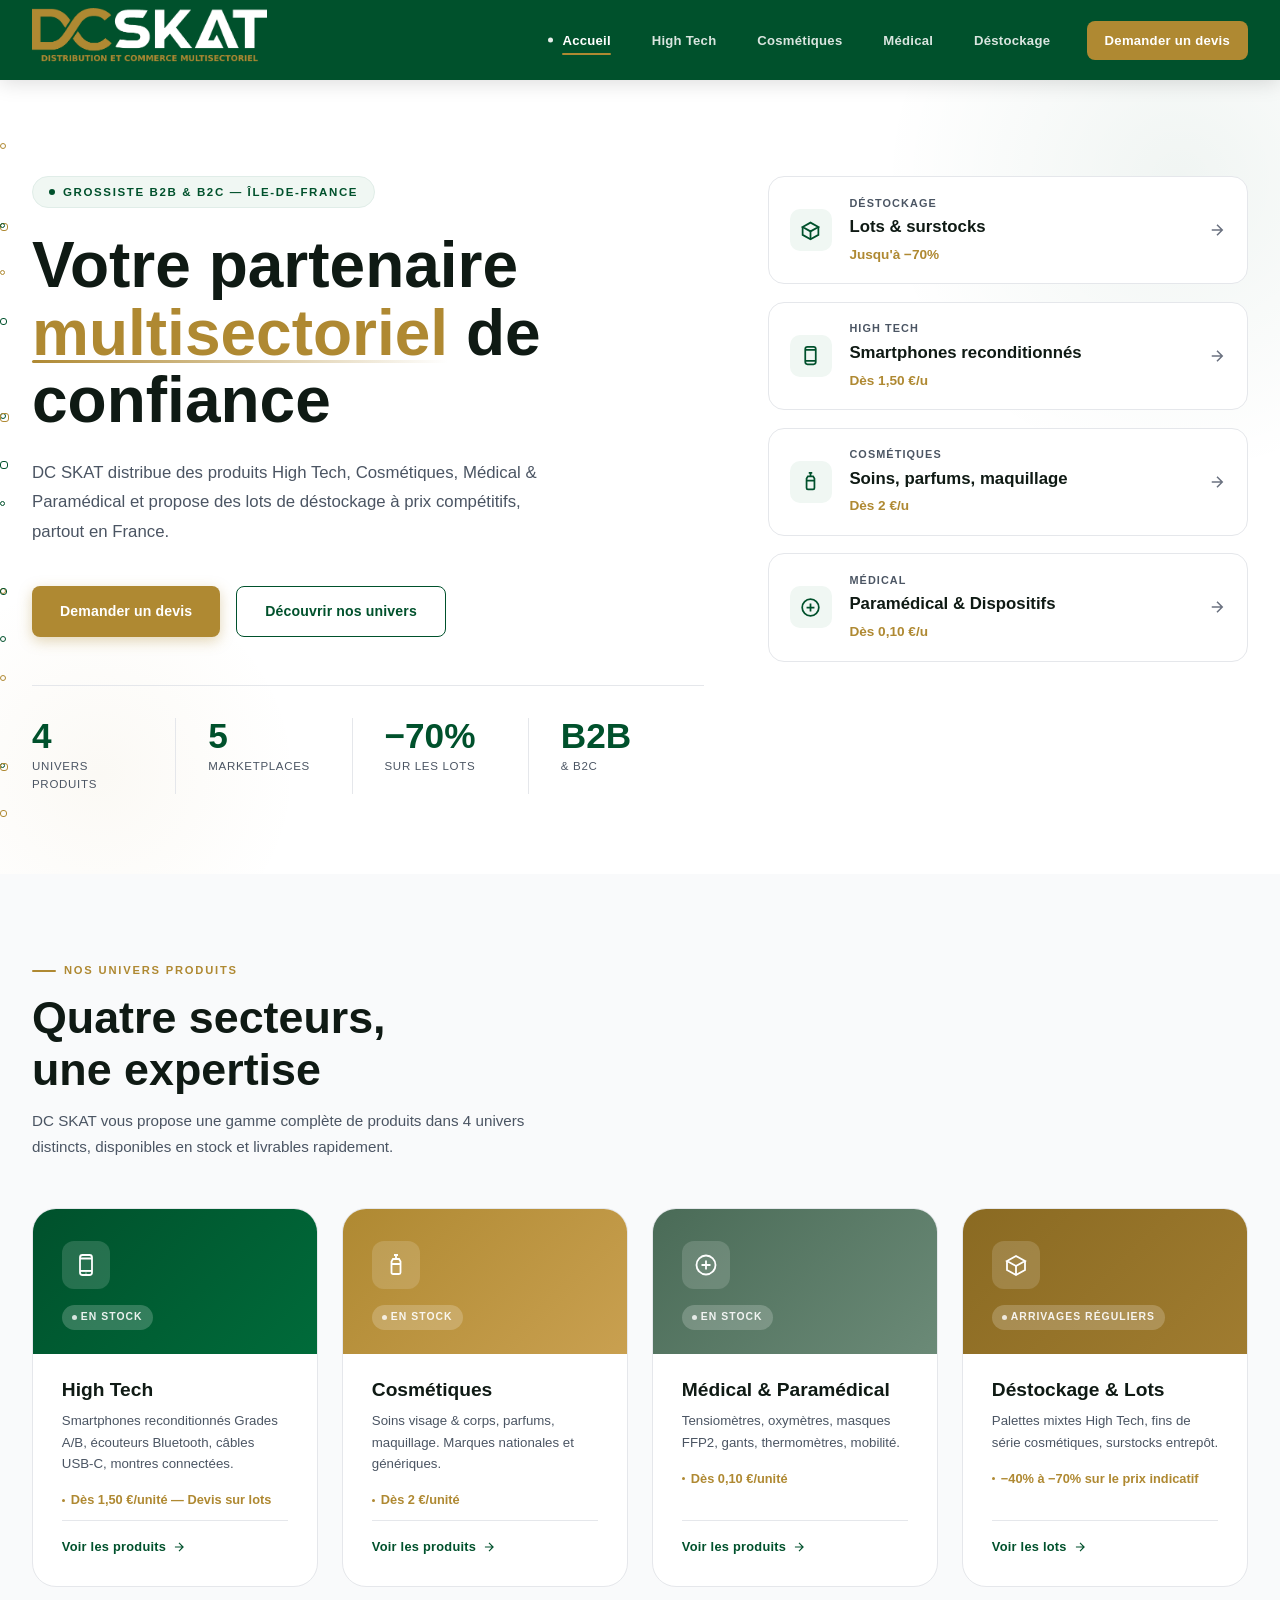
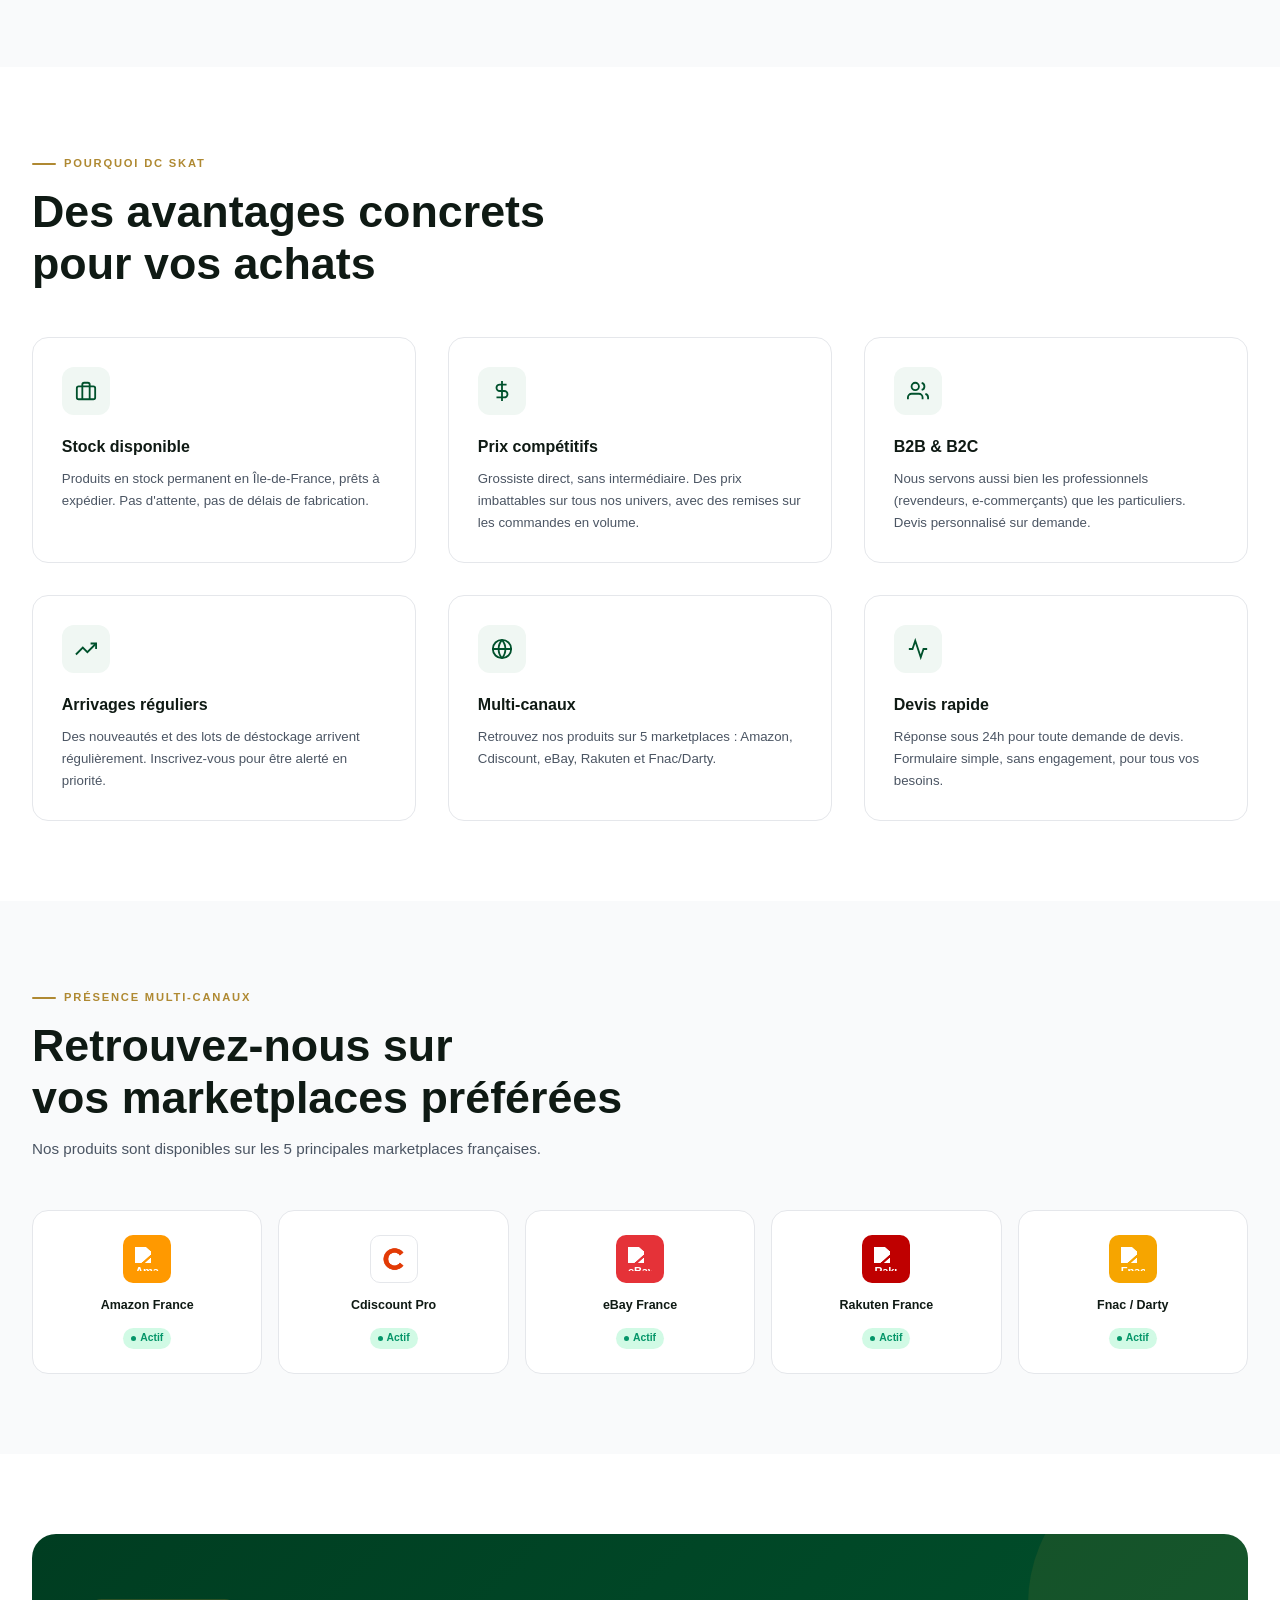
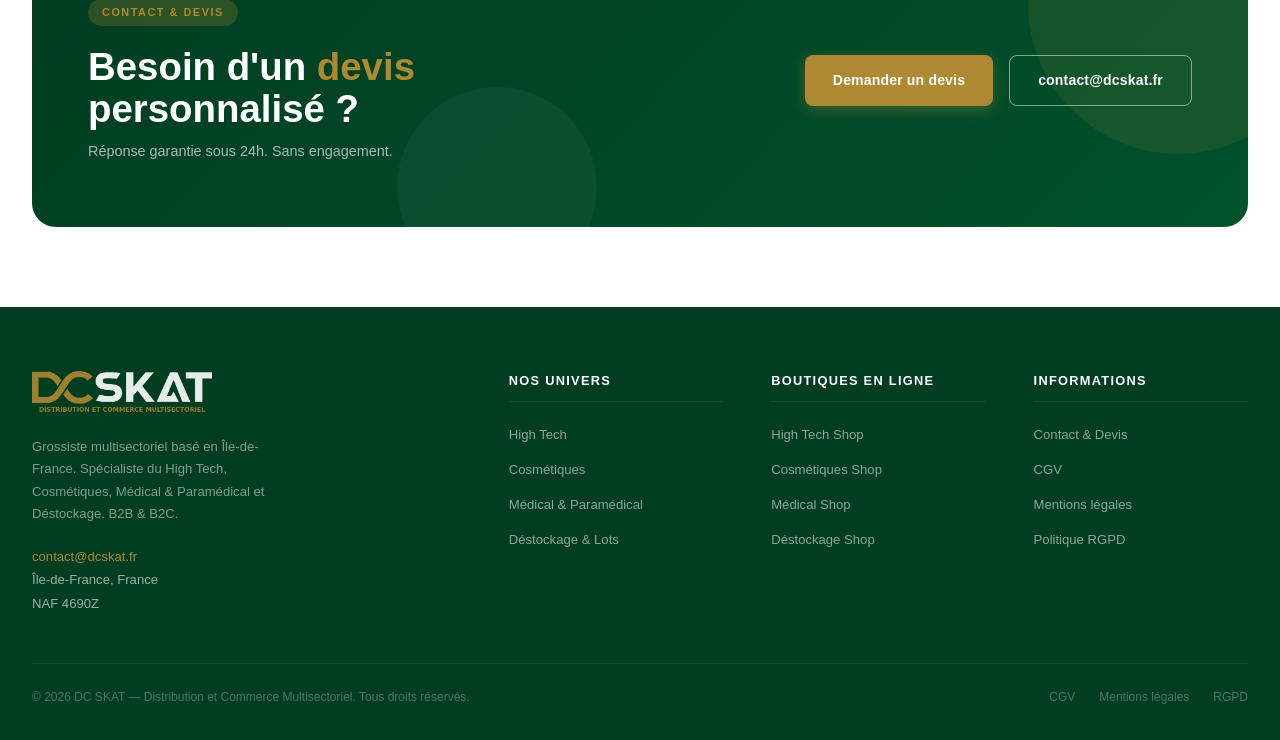
==== commit 75ee39a0: "Update index.html" ====
--- a/index.html
+++ b/index.html
@@ -52,40 +52,6 @@
       8%   { opacity: 0.85; }
       92%  { opacity: 0.85; }
       100% { left: 103%; opacity: 0; }
-    }
-    .hero-flow { position: absolute; inset: 0; pointer-events: none; z-index: 0; overflow: hidden; }
-    .hero-flow .pkg {
-      position: absolute;
-      width: 7px; height: 7px;
-      border-radius: 2px;
-      animation: flowAcross linear infinite;
-    }
-    .hero-flow .pkg.gold { background: var(--or); box-shadow: 0 0 0 3px rgba(175,137,50,0.12); }
-    .hero-flow .pkg.green { background: var(--vert); box-shadow: 0 0 0 3px rgba(0,81,44,0.1); }
-    .hero-flow .pkg:nth-child(1)  { top: 18%; width: 8px; height: 8px; animation-duration: 11s; animation-delay: 0s; }
-    .hero-flow .pkg:nth-child(2)  { top: 18%; width: 5px; height: 5px; animation-duration: 14s; animation-delay: -4s; }
-    .hero-flow .pkg:nth-child(3)  { top: 42%; width: 6px; height: 6px; animation-duration: 12.5s; animation-delay: -2s; }
-    .hero-flow .pkg:nth-child(4)  { top: 42%; width: 9px; height: 9px; animation-duration: 16s; animation-delay: -7s; }
-    .hero-flow .pkg:nth-child(5)  { top: 64%; width: 6px; height: 6px; animation-duration: 13s; animation-delay: -5.5s; }
-    .hero-flow .pkg:nth-child(6)  { top: 64%; width: 7px; height: 7px; animation-duration: 10.5s; animation-delay: -1s; }
-    .hero-flow .pkg:nth-child(7)  { top: 86%; width: 5px; height: 5px; animation-duration: 15s; animation-delay: -9s; }
-    .hero-flow .pkg:nth-child(8)  { top: 86%; width: 8px; height: 8px; animation-duration: 12s; animation-delay: -3s; }
-    .hero-flow .pkg:nth-child(9)  { top: 8%;  width: 6px; height: 6px; animation-duration: 13.5s; animation-delay: -6s; }
-    .hero-flow .pkg:nth-child(10) { top: 30%; width: 7px; height: 7px; animation-duration: 11.5s; animation-delay: -8s; }
-    .hero-flow .pkg:nth-child(11) { top: 53%; width: 5px; height: 5px; animation-duration: 14.5s; animation-delay: -2.5s; }
-    .hero-flow .pkg:nth-child(12) { top: 75%; width: 6px; height: 6px; animation-duration: 12s; animation-delay: -10s; }
-    .hero-flow .pkg:nth-child(13) { top: 24%; width: 5px; height: 5px; animation-duration: 13s;   animation-delay: -1.2s; }
-    .hero-flow .pkg:nth-child(14) { top: 48%; width: 8px; height: 8px; animation-duration: 15.5s; animation-delay: -5s; }
-    .hero-flow .pkg:nth-child(15) { top: 70%; width: 6px; height: 6px; animation-duration: 11s;   animation-delay: -7.5s; }
-    .hero-flow .pkg:nth-child(16) { top: 92%; width: 7px; height: 7px; animation-duration: 14s;   animation-delay: -3.8s; }
-    @keyframes flowAcross {
-      0%   { left: -3%; opacity: 0; }
-      8%   { opacity: 0.85; }
-      92%  { opacity: 0.85; }
-      100% { left: 103%; opacity: 0; }
-    }
-    @media (max-width: 1024px) {
-      .hero-flow { display: none; }
     }
     /* Cercle décoratif vert en arrière-plan */
     .hero::before {
@@ -478,16 +444,6 @@
         <span class="pkg gold"></span><span class="pkg green"></span>
         <span class="pkg green"></span><span class="pkg gold"></span>
       </div>
-      <div class="hero-flow">
-        <span class="pkg gold"></span><span class="pkg green"></span>
-        <span class="pkg green"></span><span class="pkg gold"></span>
-        <span class="pkg gold"></span><span class="pkg green"></span>
-        <span class="pkg green"></span><span class="pkg gold"></span>
-        <span class="pkg gold"></span><span class="pkg green"></span>
-        <span class="pkg green"></span><span class="pkg gold"></span>
-        <span class="pkg gold"></span><span class="pkg green"></span>
-        <span class="pkg green"></span><span class="pkg gold"></span>
-      </div>
       <div class="hero-inner">
         <div class="hero-content">
           <div class="hero-eyebrow">
--- a/style.css
+++ b/style.css
@@ -3,7 +3,69 @@
    Design premium — Vert #00512c, Or #af8932, Blanc dominant
    ════════════════════════════════════════════════════ */
 
-@import url('https://fonts.googleapis.com/css2?family=Poppins:wght@400;500;600;700;800;900&family=Inter:wght@400;500;600&display=swap');
+@font-face {
+  font-family: 'Armature';
+  src: url('assets/fonts/Armature-Thin.woff2') format('woff2');
+  font-weight: 100;
+  font-style: normal;
+  font-display: swap;
+}
+@font-face {
+  font-family: 'Armature';
+  src: url('assets/fonts/Armature-ThinItalic.woff2') format('woff2');
+  font-weight: 100;
+  font-style: italic;
+  font-display: swap;
+}
+@font-face {
+  font-family: 'Armature';
+  src: url('assets/fonts/Armature-Regular.woff2') format('woff2');
+  font-weight: 400;
+  font-style: normal;
+  font-display: swap;
+}
+@font-face {
+  font-family: 'Armature';
+  src: url('assets/fonts/Armature-Italic.woff2') format('woff2');
+  font-weight: 400;
+  font-style: italic;
+  font-display: swap;
+}
+@font-face {
+  font-family: 'Armature';
+  src: url('assets/fonts/Armature-SemiBold.woff2') format('woff2');
+  font-weight: 600;
+  font-style: normal;
+  font-display: swap;
+}
+@font-face {
+  font-family: 'Armature';
+  src: url('assets/fonts/Armature-Bold.woff2') format('woff2');
+  font-weight: 700;
+  font-style: normal;
+  font-display: swap;
+}
+@font-face {
+  font-family: 'Armature';
+  src: url('assets/fonts/Armature-BoldItalic.woff2') format('woff2');
+  font-weight: 700;
+  font-style: italic;
+  font-display: swap;
+}
+@font-face {
+  font-family: 'Armature';
+  src: url('assets/fonts/Armature-ExtraBold.woff2') format('woff2');
+  font-weight: 800;
+  font-style: normal;
+  font-display: swap;
+}
+@font-face {
+  font-family: 'Armature';
+  src: url('assets/fonts/Armature-ExtraBoldItalic.woff2') format('woff2');
+  font-weight: 800;
+  font-style: italic;
+  font-display: swap;
+}
 
 :root {
   --vert:        #00512c;
@@ -25,8 +87,8 @@
   --olive:       #af8932;
   --blanc-pur:   #ffffff;
 
-  --font-titre:  'Poppins', sans-serif;
-  --font-corps:  'Inter', sans-serif;
+  --font-titre:  'Armature', sans-serif;
+  --font-corps:  'Armature', sans-serif;
   --radius:      8px;
   --radius-lg:   16px;
   --radius-xl:   24px;
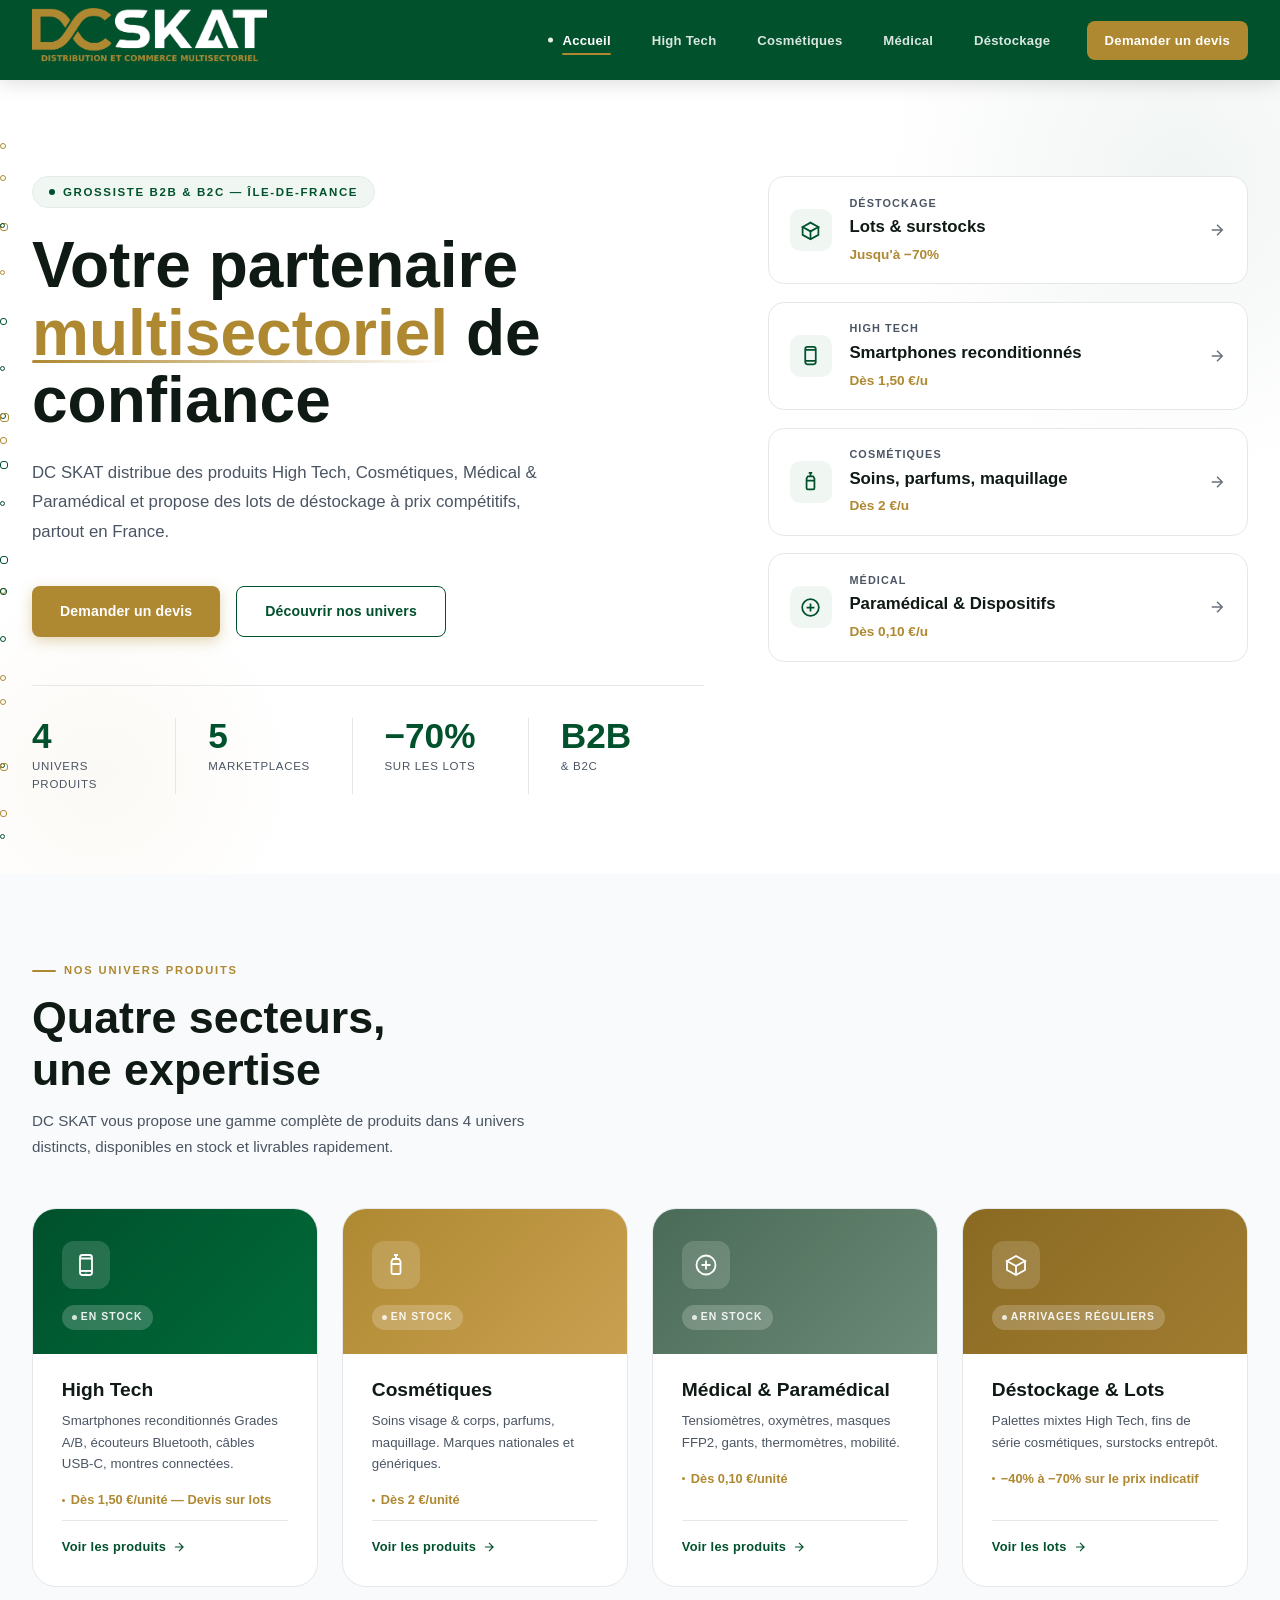
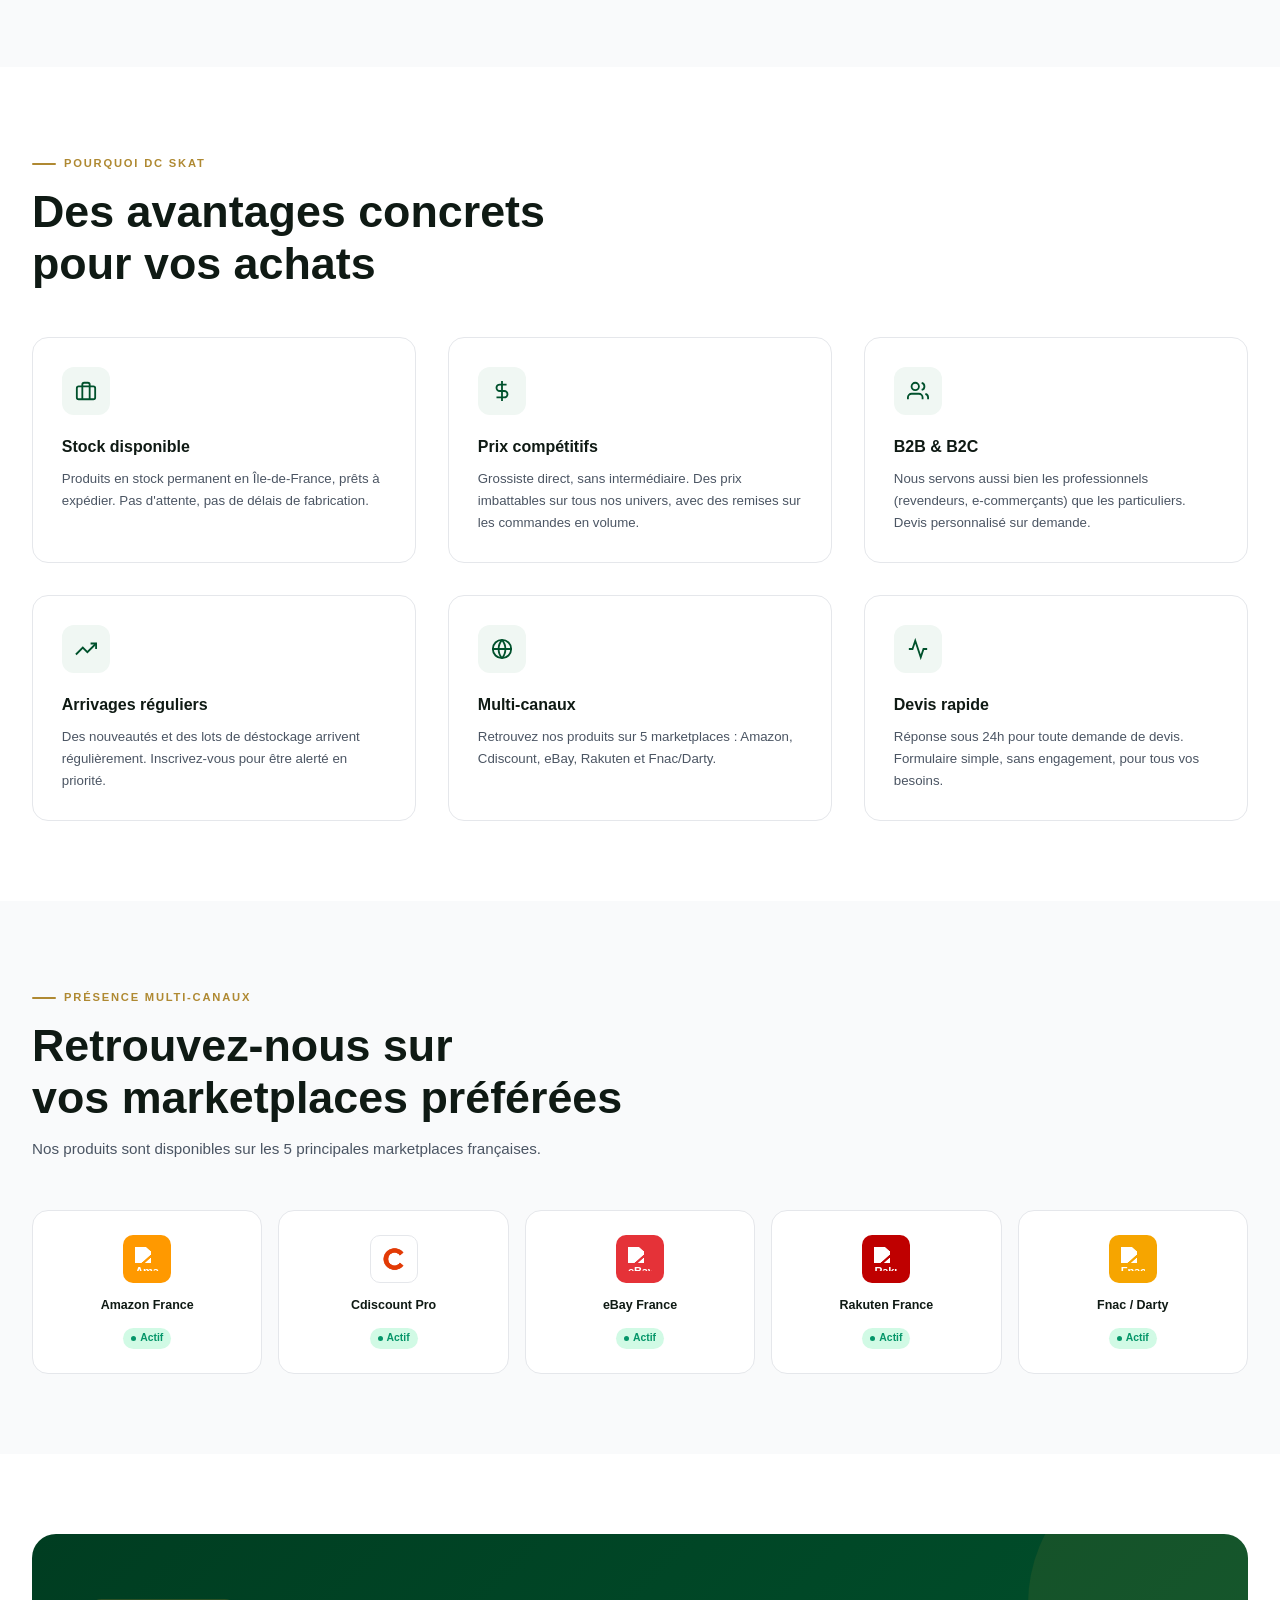
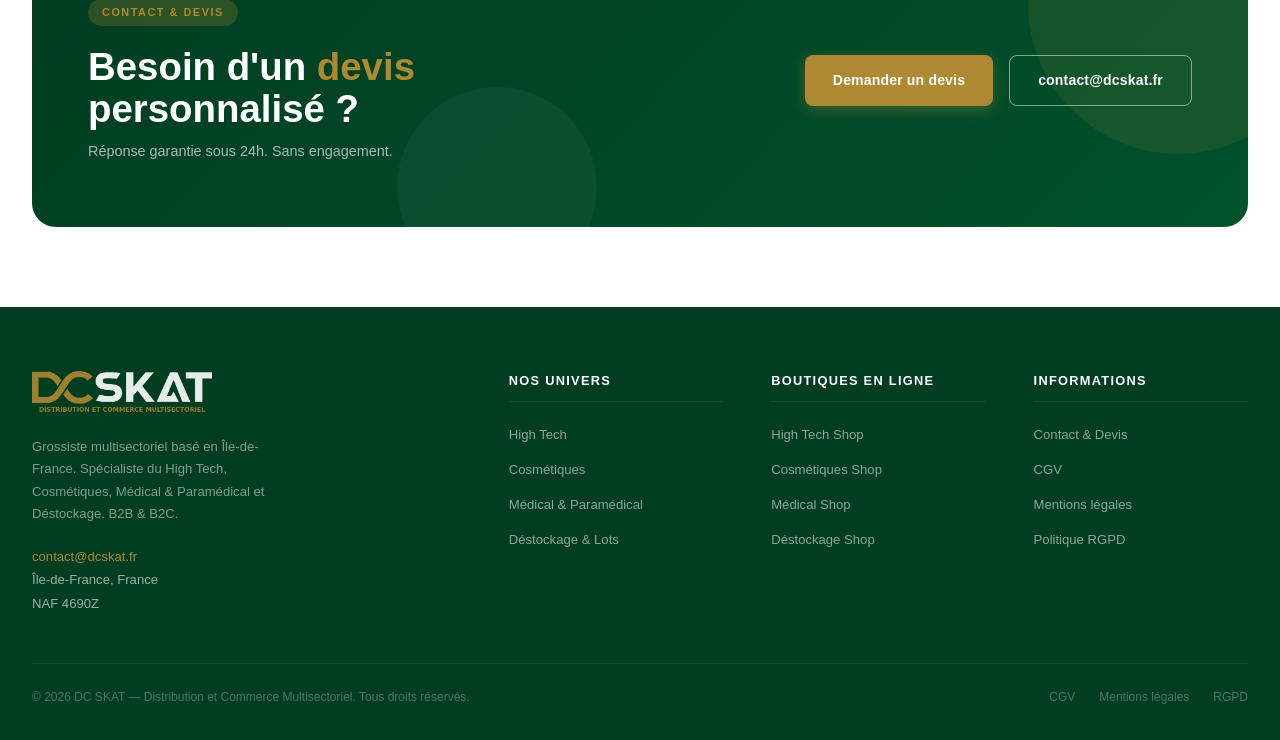
==== commit 823fcf61: "Update index.html" ====
--- a/index.html
+++ b/index.html
@@ -47,6 +47,12 @@
     .hero-flow .pkg:nth-child(14) { top: 48%; width: 8px; height: 8px; animation-duration: 15.5s; animation-delay: -5s; }
     .hero-flow .pkg:nth-child(15) { top: 70%; width: 6px; height: 6px; animation-duration: 11s;   animation-delay: -7.5s; }
     .hero-flow .pkg:nth-child(16) { top: 92%; width: 7px; height: 7px; animation-duration: 14s;   animation-delay: -3.8s; }
+    .hero-flow .pkg:nth-child(17) { top: 12%; width: 6px; height: 6px; animation-duration: 13.2s; animation-delay: -6.5s; }
+    .hero-flow .pkg:nth-child(18) { top: 36%; width: 5px; height: 5px; animation-duration: 11.8s; animation-delay: -2.8s; }
+    .hero-flow .pkg:nth-child(19) { top: 60%; width: 8px; height: 8px; animation-duration: 15.2s; animation-delay: -9.5s; }
+    .hero-flow .pkg:nth-child(20) { top: 78%; width: 6px; height: 6px; animation-duration: 12.8s; animation-delay: -4.5s; }
+    .hero-flow .pkg:nth-child(21) { top: 45%; width: 7px; height: 7px; animation-duration: 10.8s; animation-delay: -1.8s; }
+    .hero-flow .pkg:nth-child(22) { top: 95%; width: 5px; height: 5px; animation-duration: 16.5s; animation-delay: -6s; }
     @keyframes flowAcross {
       0%   { left: -3%; opacity: 0; }
       8%   { opacity: 0.85; }
@@ -443,6 +449,9 @@
         <span class="pkg green"></span><span class="pkg gold"></span>
         <span class="pkg gold"></span><span class="pkg green"></span>
         <span class="pkg green"></span><span class="pkg gold"></span>
+        <span class="pkg gold"></span><span class="pkg green"></span>
+        <span class="pkg green"></span><span class="pkg gold"></span>
+        <span class="pkg gold"></span><span class="pkg green"></span>
       </div>
       <div class="hero-inner">
         <div class="hero-content">
